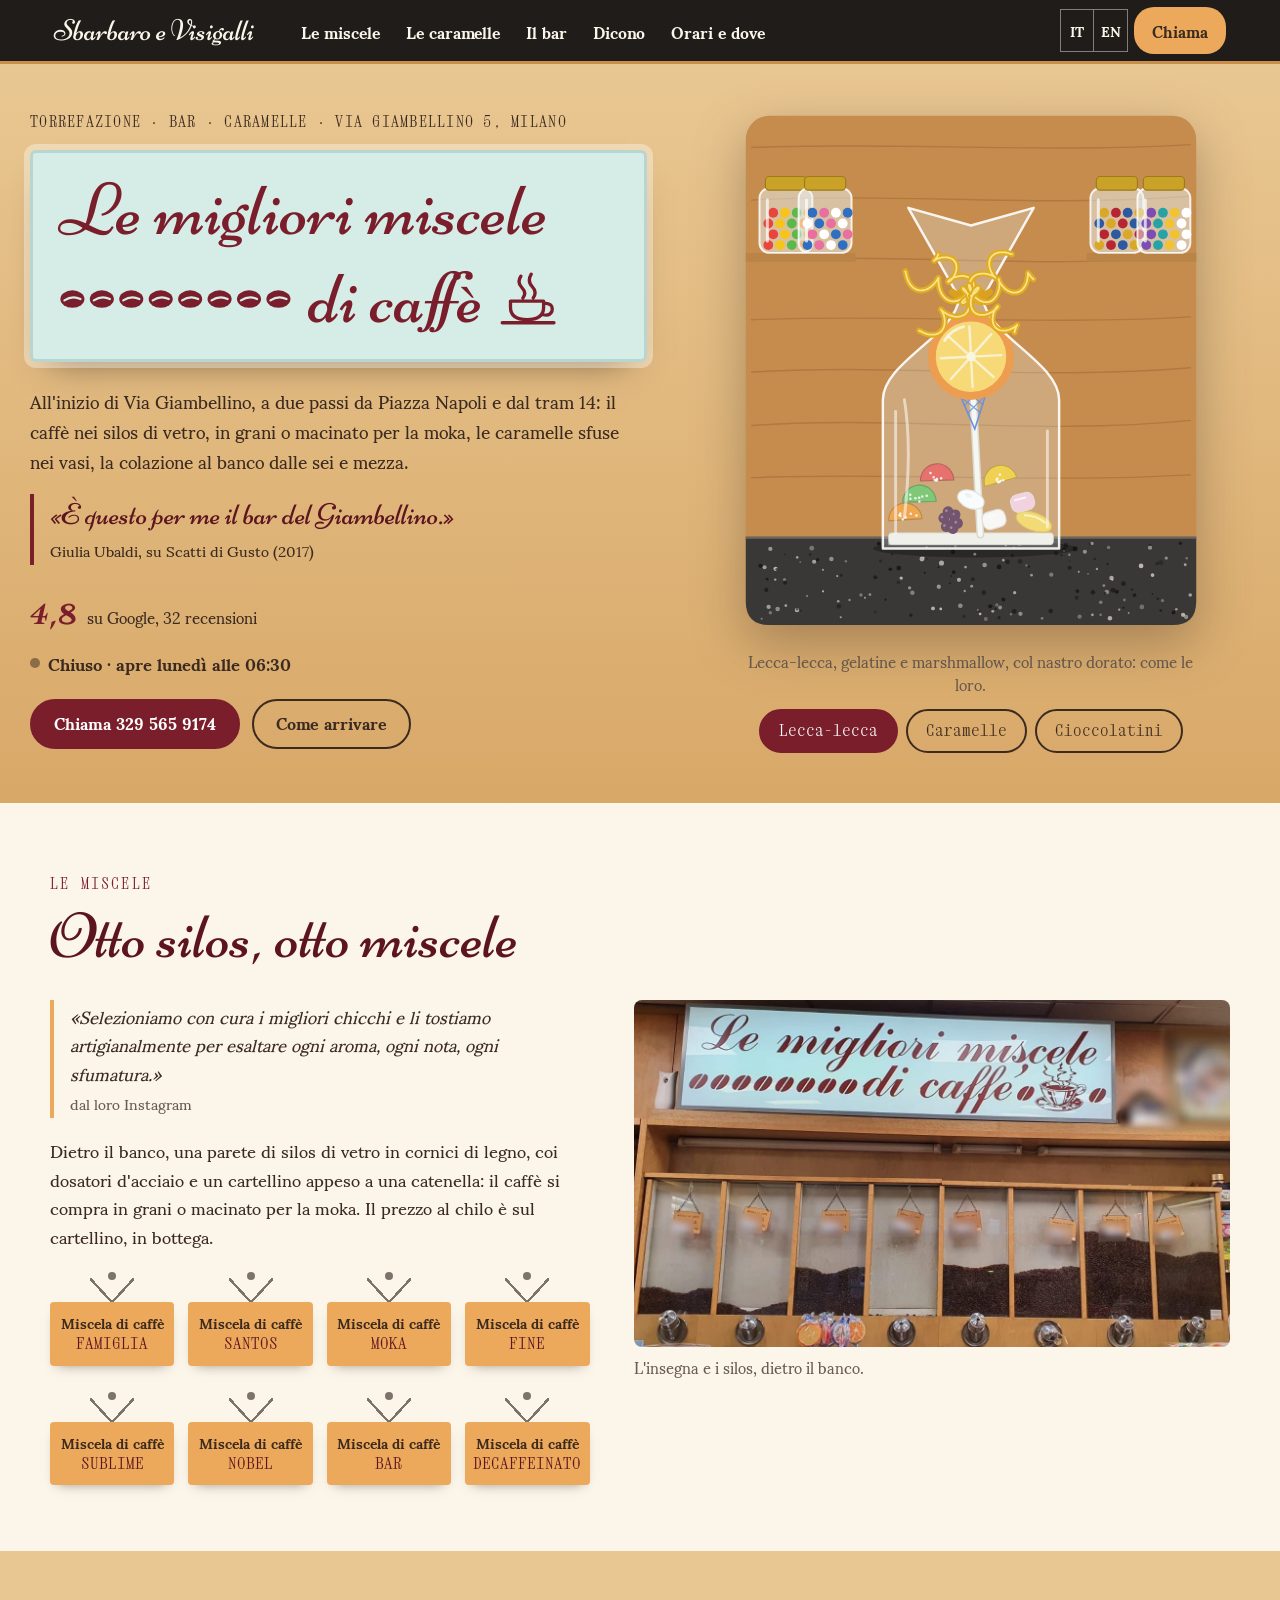
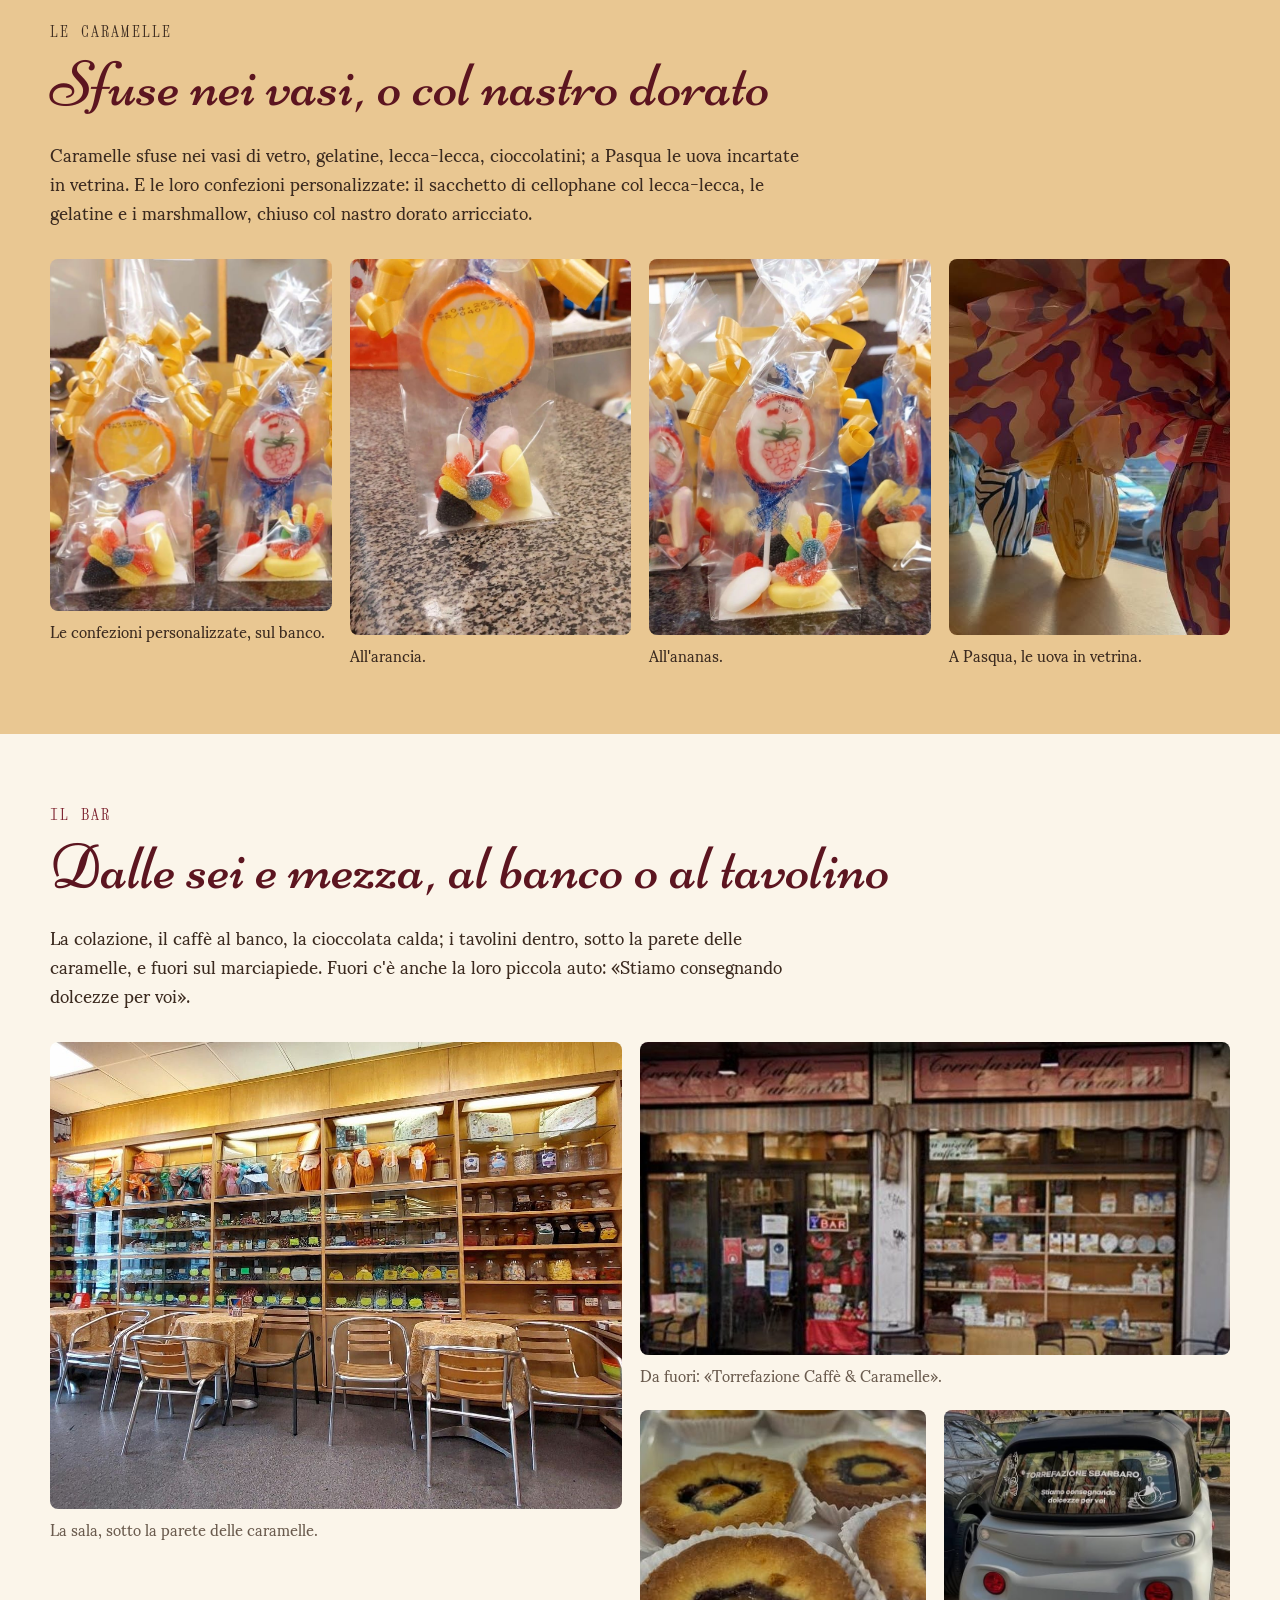
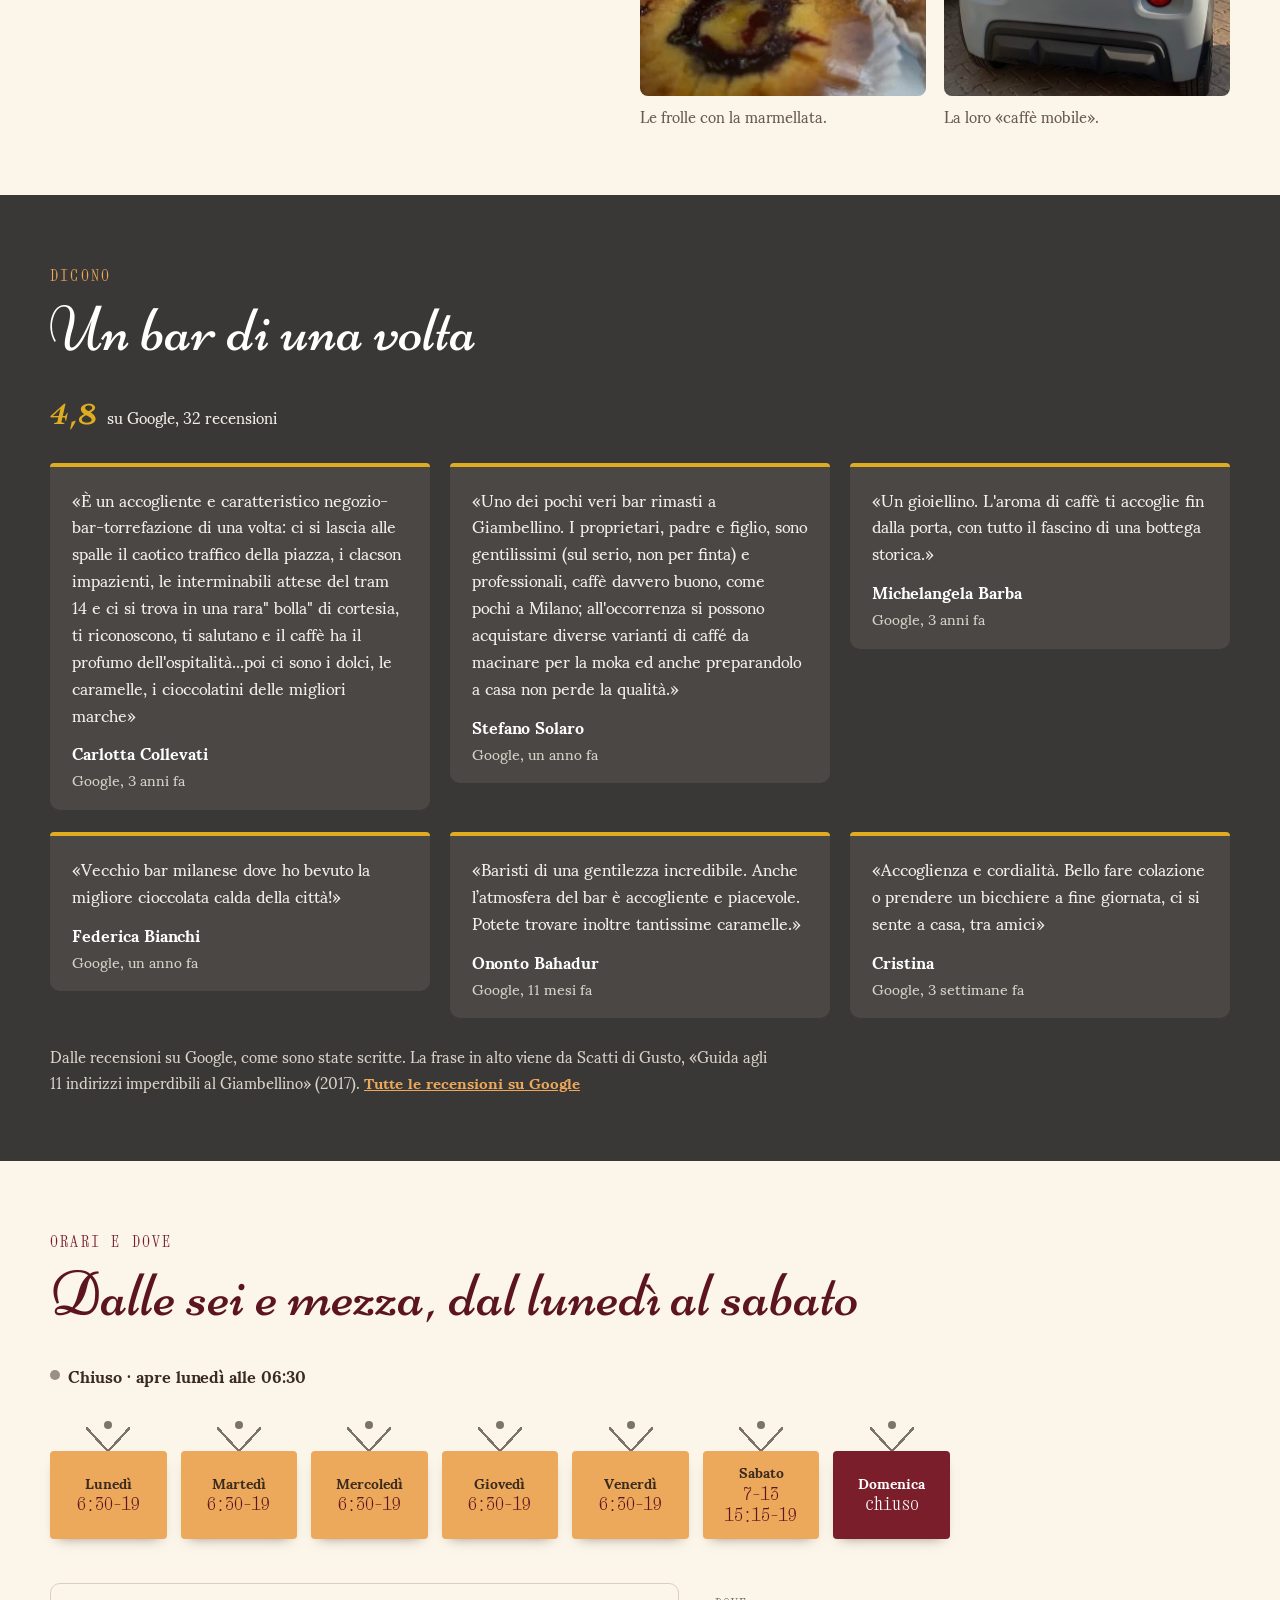
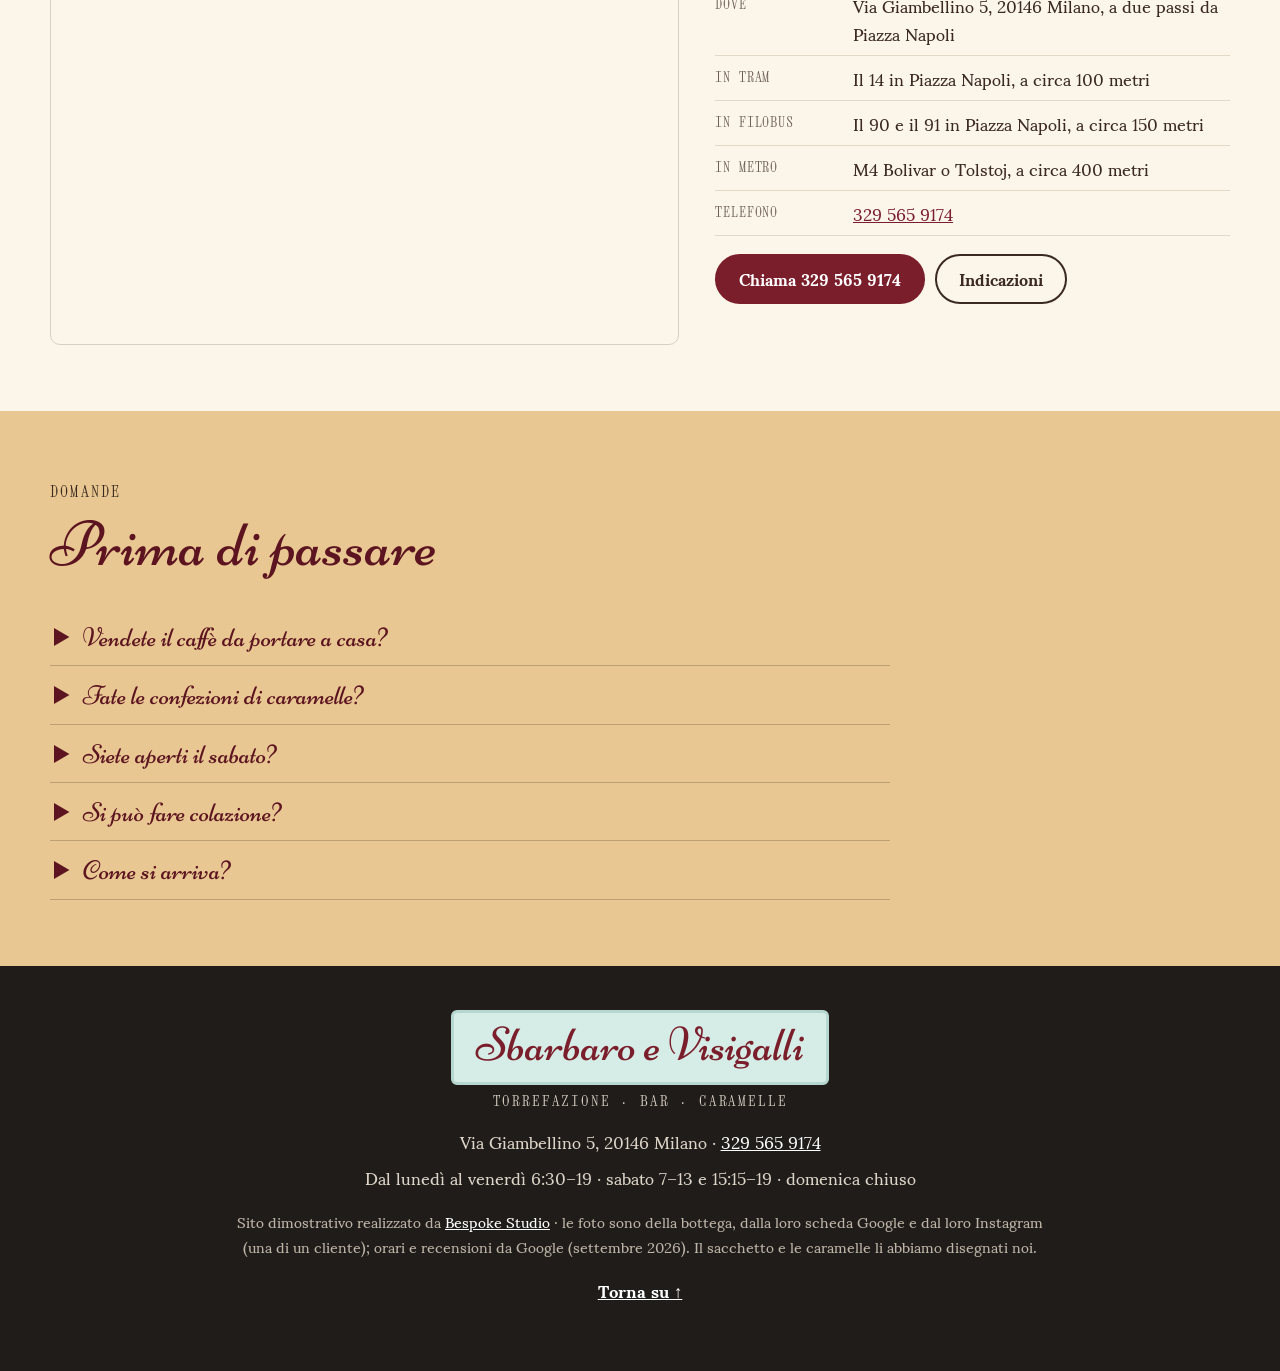
==== index.html @ e5030da0 "Torrefazione Sbarbaro e Visigalli, Via Giambellino 5 — confezioni personalizzate Torrefazione, bar e" ====
<!DOCTYPE html>
<html lang="it" class="no-js">
<head>
<meta charset="utf-8">
<meta name="viewport" content="width=device-width, initial-scale=1">
<script>(function(){var r=document.documentElement;r.classList.remove('no-js');
/* la firma: finché main.js non parte sul banco c'è il sacchetto aperto e vuoto; se il codice non arriva, dopo 2,5 s è finita (stato finale) */
try{if(!matchMedia('(prefers-reduced-motion: reduce)').matches){r.classList.add('firma-attesa');window.__attesaSacchetto=setTimeout(function(){r.classList.remove('firma-attesa')},2500)}}catch(e){}})()</script>
<title>Sbarbaro e Visigalli — torrefazione, bar e caramelle, Via Giambellino 5, Milano</title>
<meta name="description" content="Torrefazione Bar e Caramelle Sbarbaro e Visigalli, Via Giambellino 5 a Milano, a due passi da Piazza Napoli: le miscele di caffè nei silos, in grani o macinate per la moka, le caramelle sfuse, le confezioni col nastro dorato, la colazione al banco. Dal lunedì al venerdì 6:30–19, sabato 7–13 e 15:15–19. Google 4,8 su 32. Tel. 329 565 9174.">
<link rel="canonical" href="https://rotenzark.github.io/torrefazione-sbarbaro-giambellino/">
<meta property="og:type" content="website">
<meta property="og:title" content="Sbarbaro e Visigalli — le migliori miscele di caffè">
<meta property="og:description" content="Torrefazione, bar e caramelle all'inizio di Via Giambellino: le miscele nei silos, le caramelle nei vasi, la colazione al banco dalle 6:30.">
<meta property="og:image" content="https://rotenzark.github.io/torrefazione-sbarbaro-giambellino/img/og.jpg">
<meta property="og:url" content="https://rotenzark.github.io/torrefazione-sbarbaro-giambellino/">
<meta property="og:locale" content="it_IT">
<meta name="twitter:card" content="summary_large_image">
<meta name="theme-color" content="#1F1C19">
<link rel="icon" href="img/favicon.svg" type="image/svg+xml">
<link rel="icon" href="img/favicon-32.png" sizes="32x32" type="image/png">
<link rel="apple-touch-icon" href="img/apple-touch-icon.png">
<link rel="preconnect" href="https://fonts.googleapis.com">
<link rel="preconnect" href="https://fonts.gstatic.com" crossorigin>
<link href="https://fonts.googleapis.com/css2?family=Niconne&amp;family=Sumana:wght@400;700&amp;family=Xanh+Mono&amp;display=swap" rel="stylesheet">
<link rel="stylesheet" href="css/styles.css?v=1">
<script src="https://cdn.jsdelivr.net/npm/gsap@3.12.5/dist/gsap.min.js" defer></script>
<script src="https://cdn.jsdelivr.net/npm/gsap@3.12.5/dist/ScrollTrigger.min.js" defer></script>
<script src="js/main.js?v=1" defer></script>
<script type="application/ld+json">
{"@context":"https://schema.org","@type":"CafeOrCoffeeShop","name":"Torrefazione Bar e Caramelle Sbarbaro e Visigalli","alternateName":"Torrefazione Sbarbaro","description":"Torrefazione, bar e caramelle in Via Giambellino 5 a Milano: miscele di caffè in grani o macinate per la moka, caramelle sfuse, confezioni col nastro dorato, colazione al banco.","url":"https://rotenzark.github.io/torrefazione-sbarbaro-giambellino/","image":"https://rotenzark.github.io/torrefazione-sbarbaro-giambellino/img/og.jpg","telephone":"+39 329 565 9174","servesCuisine":["Caffè"],"address":{"@type":"PostalAddress","streetAddress":"Via Giambellino 5","postalCode":"20146","addressLocality":"Milano","addressRegion":"MI","addressCountry":"IT"},"geo":{"@type":"GeoCoordinates","latitude":45.45183,"longitude":9.15279},"openingHoursSpecification":[{"@type":"OpeningHoursSpecification","dayOfWeek":["Monday","Tuesday","Wednesday","Thursday","Friday"],"opens":"06:30","closes":"19:00"},{"@type":"OpeningHoursSpecification","dayOfWeek":"Saturday","opens":"07:00","closes":"13:00"},{"@type":"OpeningHoursSpecification","dayOfWeek":"Saturday","opens":"15:15","closes":"19:00"}],"aggregateRating":{"@type":"AggregateRating","ratingValue":"4.8","reviewCount":"32","bestRating":"5"}}
</script>
<script type="application/ld+json">
{"@context":"https://schema.org","@type":"FAQPage","mainEntity":[
{"@type":"Question","name":"Vendete il caffè da portare a casa?","acceptedAnswer":{"@type":"Answer","text":"Sì: le miscele dei silos, in grani o macinate per la moka."}},
{"@type":"Question","name":"Fate le confezioni di caramelle?","acceptedAnswer":{"@type":"Answer","text":"Sì: le loro confezioni personalizzate, sacchetti di caramelle e lecca-lecca chiusi col nastro dorato. Per chiedere, chiamate il 329 565 9174."}},
{"@type":"Question","name":"Siete aperti il sabato?","acceptedAnswer":{"@type":"Answer","text":"Sì: dalle 7 alle 13 e dalle 15:15 alle 19. La domenica è chiuso."}},
{"@type":"Question","name":"Si può fare colazione?","acceptedAnswer":{"@type":"Answer","text":"Sì, dalle 6:30 dal lunedì al venerdì: al banco o ai tavolini."}},
{"@type":"Question","name":"Come si arriva?","acceptedAnswer":{"@type":"Answer","text":"Via Giambellino 5, a due passi da Piazza Napoli: il tram 14 ferma a circa 100 metri, i filobus 90 e 91 a circa 150; la M4 Bolivar e Tolstoj sono a circa 400 metri."}}
]}
</script>
</head>
<body>

<a class="salta" href="#contenuto" data-i18n="m.salta">Vai al contenuto</a>

<header class="testata" id="testata">
  <div class="testata__dentro">
    <a class="marchio" href="#inizio" aria-label="Sbarbaro e Visigalli, torrefazione, bar e caramelle: torna all'inizio" data-i18n-aria="m.top">
      <span class="marchio__nome" aria-hidden="true">Sbarbaro e Visigalli</span>
    </a>
    <nav id="mainNav" class="voci" aria-label="Le sezioni" data-i18n-aria="m.nav">
      <a href="#miscele" data-i18n="n.miscele">Le miscele</a>
      <a href="#caramelle" data-i18n="n.caramelle">Le caramelle</a>
      <a href="#bar" data-i18n="n.bar">Il bar</a>
      <a href="#dicono" data-i18n="n.dicono">Dicono</a>
      <a href="#orari" data-i18n="n.orari">Orari e dove</a>
    </nav>
    <div class="testata__azioni">
      <div class="lingue" role="group" aria-label="Lingua" data-i18n-aria="m.lingua">
        <button type="button" data-lang="it" aria-pressed="true">IT</button>
        <button type="button" data-lang="en" aria-pressed="false">EN</button>
      </div>
      <a class="chiama" href="tel:+393295659174"><span data-i18n="t.chiama">Chiama</span></a>
      <button id="burger" class="burger" type="button" aria-expanded="false" aria-controls="menuMobile" aria-label="Apri il menu" data-i18n-aria="m.menu"><span></span><span></span><span></span></button>
    </div>
  </div>
</header>

<nav id="menuMobile" class="menu-mobile" hidden aria-label="Le sezioni" data-i18n-aria="m.nav">
  <a href="#miscele" data-i18n="n.miscele">Le miscele</a>
  <a href="#caramelle" data-i18n="n.caramelle">Le caramelle</a>
  <a href="#bar" data-i18n="n.bar">Il bar</a>
  <a href="#dicono" data-i18n="n.dicono">Dicono</a>
  <a href="#orari" data-i18n="n.orari">Orari e dove</a>
  <a href="#domande" data-i18n="n.domande">Domande</a>
  <a class="menu-mobile__tel" href="tel:+393295659174"><span data-i18n="t.chiama">Chiama</span> <span class="intero">329 565 9174</span></a>
</nav>

<main id="contenuto">

  <!-- ══════ L'APERTURA: la loro insegna sopra i silos, e il sacchetto sul banco ══════ -->
  <section id="inizio" class="apertura" aria-labelledby="titolo">
    <div class="apertura__testo">
      <p class="apertura__sopra" data-i18n="h.sopra">Torrefazione · bar · caramelle · Via Giambellino 5, Milano</p>
      <div class="insegna">
        <h1 id="titolo" class="insegna__titolo"><span class="insegna__riga" data-i18n="h.t1">Le migliori miscele</span> <span class="insegna__riga insegna__riga--due"><svg class="insegna__chicchi" viewBox="0 0 176 24" aria-hidden="true" focusable="false"><g>
          <ellipse cx="10" cy="12" rx="9" ry="6.5"/><ellipse cx="32" cy="12" rx="9" ry="6.5"/><ellipse cx="54" cy="12" rx="9" ry="6.5"/><ellipse cx="76" cy="12" rx="9" ry="6.5"/><ellipse cx="98" cy="12" rx="9" ry="6.5"/><ellipse cx="120" cy="12" rx="9" ry="6.5"/><ellipse cx="142" cy="12" rx="9" ry="6.5"/><ellipse cx="164" cy="12" rx="9" ry="6.5"/></g>
          <path class="insegna__solchi" d="M4 13 Q10 9 16 12 M26 13 Q32 9 38 12 M48 13 Q54 9 60 12 M70 13 Q76 9 82 12 M92 13 Q98 9 104 12 M114 13 Q120 9 126 12 M136 13 Q142 9 148 12 M158 13 Q164 9 170 12"/></svg><span data-i18n="h.t2">di caffè</span><svg class="insegna__tazza" viewBox="0 0 64 56" aria-hidden="true" focusable="false"><path d="M14 30 H46 V36 Q46 48 30 48 Q14 48 14 36 Z M46 32 Q56 32 54 40 Q52 45 45 43 M6 51 H56 M24 6 Q20 12 25 17 Q30 22 26 27 M34 4 Q30 11 35 16 Q40 21 36 27"/></svg></span></h1>
      </div>
      <p class="apertura__frase" data-i18n="h.testo">All&#39;inizio di Via Giambellino, a due passi da Piazza Napoli e dal tram 14: il caffè nei silos di vetro, in grani o macinato per la moka, le caramelle sfuse nei vasi, la colazione al banco dalle sei e mezza.</p>
      <p class="apertura__citazione"><span>«È questo per me il bar del Giambellino.»</span> <span class="apertura__chi" data-i18n="h.chi">Giulia Ubaldi, su Scatti di Gusto (2017)</span></p>
      <div class="voti">
        <p class="voto"><b class="voto__n">4,8</b> <span class="voto__su" data-i18n="h.google">su Google, 32 recensioni</span></p>
      </div>
      <p class="stato" id="orarioStato">Lun–ven 6:30–19 · sab 7–13, 15:15–19</p>
      <div class="apertura__azioni">
        <a class="bottone bottone--pieno" href="tel:+393295659174"><span data-i18n="t.chiama">Chiama</span>&nbsp;<span class="intero">329 565 9174</span></a>
        <a class="bottone" href="https://www.google.com/maps/dir/?api=1&amp;destination=Torrefazione+Sbarbaro+e+Visigalli%2C+Via+Giambellino+5%2C+Milano" target="_blank" rel="noopener" data-i18n="t.arrivare">Come arrivare</a>
      </div>
    </div>
    <div class="apertura__firma">
      <figure class="tavolo" id="sacchetto" data-modo="0" data-firma="fatta">
<!--SACCHETTO--><svg class="sacchetto__svg" id="sacchettoSvg" viewBox="0 0 480 540" role="img" aria-labelledby="sacchettoTitolo sacchettoDesc">
        <title id="sacchettoTitolo" data-i18n="p.titolo">Confezioni personalizzate</title>
        <desc id="sacchettoDesc" data-i18n="p.desc">Sul banco di granito un sacchetto di cellophane: le caramelle cadono dentro una alla volta, il collo si stringe e il nastro dorato si annoda e si arriccia. Lecca-lecca, caramelle o cioccolatini, come le confezioni che preparano in bottega.</desc>
        <rect class="fondo__legno" x="10" y="10" width="460" height="520" rx="24"/>
        <path class="fondo__venature" d="M16 42.4 C 160 36.3, 310 48.5, 464 39.4 M16 96.1 C 160 88.2, 310 104.1, 464 92.2 M16 158.2 C 160 148.9, 310 167.6, 464 153.6 M16 218.3 C 160 212.2, 310 224.3, 464 215.3 M16 271.7 C 160 262.9, 310 280.6, 464 267.3 M16 326.3 C 160 315.9, 310 336.7, 464 321.1 M16 379.6 C 160 373.8, 310 385.5, 464 376.7"/>
        <g class="scaffali" aria-hidden="true">
          <rect x="10" y="150" width="112" height="9" class="mensola"/><rect x="358" y="150" width="112" height="9" class="mensola"/>
          <g class="vaso"><rect x="24" y="84" width="54" height="66" rx="10" class="vaso__vetro"/><circle cx="33" cy="142" r="5" fill="#E8453C"/><circle cx="45" cy="142" r="5" fill="#F5C518"/><circle cx="57" cy="142" r="5" fill="#5BB84A"/><circle cx="69" cy="142" r="5" fill="#F28C18"/><circle cx="38" cy="131" r="5" fill="#E8453C"/><circle cx="50" cy="131" r="5" fill="#F5C518"/><circle cx="62" cy="131" r="5" fill="#5BB84A"/><circle cx="74" cy="131" r="5" fill="#F28C18"/><circle cx="33" cy="120" r="5" fill="#E8453C"/><circle cx="45" cy="120" r="5" fill="#F5C518"/><circle cx="57" cy="120" r="5" fill="#5BB84A"/><circle cx="69" cy="120" r="5" fill="#F28C18"/><circle cx="38" cy="109" r="5" fill="#E8453C"/><circle cx="50" cy="109" r="5" fill="#F5C518"/><circle cx="62" cy="109" r="5" fill="#5BB84A"/><circle cx="74" cy="109" r="5" fill="#F28C18"/><rect x="30" y="72" width="42" height="14" rx="4" class="vaso__tappo"/><path d="M32 96 V 138" class="vaso__luce"/></g><g class="vaso"><rect x="64" y="84" width="54" height="66" rx="10" class="vaso__vetro"/><circle cx="73" cy="142" r="5" fill="#2F6FC2"/><circle cx="85" cy="142" r="5" fill="#E86FA0"/><circle cx="97" cy="142" r="5" fill="#FFFFFF"/><circle cx="109" cy="142" r="5" fill="#2F6FC2"/><circle cx="78" cy="131" r="5" fill="#E86FA0"/><circle cx="90" cy="131" r="5" fill="#FFFFFF"/><circle cx="102" cy="131" r="5" fill="#2F6FC2"/><circle cx="114" cy="131" r="5" fill="#E86FA0"/><circle cx="73" cy="120" r="5" fill="#FFFFFF"/><circle cx="85" cy="120" r="5" fill="#2F6FC2"/><circle cx="97" cy="120" r="5" fill="#E86FA0"/><circle cx="109" cy="120" r="5" fill="#FFFFFF"/><circle cx="78" cy="109" r="5" fill="#2F6FC2"/><circle cx="90" cy="109" r="5" fill="#E86FA0"/><circle cx="102" cy="109" r="5" fill="#FFFFFF"/><circle cx="114" cy="109" r="5" fill="#2F6FC2"/><rect x="70" y="72" width="42" height="14" rx="4" class="vaso__tappo"/><path d="M72 96 V 138" class="vaso__luce"/></g>
          <g class="vaso"><rect x="362" y="84" width="54" height="66" rx="10" class="vaso__vetro"/><circle cx="371" cy="142" r="5" fill="#D8A826"/><circle cx="383" cy="142" r="5" fill="#B72532"/><circle cx="395" cy="142" r="5" fill="#2C5AA0"/><circle cx="407" cy="142" r="5" fill="#D8A826"/><circle cx="376" cy="131" r="5" fill="#B72532"/><circle cx="388" cy="131" r="5" fill="#2C5AA0"/><circle cx="400" cy="131" r="5" fill="#D8A826"/><circle cx="412" cy="131" r="5" fill="#B72532"/><circle cx="371" cy="120" r="5" fill="#2C5AA0"/><circle cx="383" cy="120" r="5" fill="#D8A826"/><circle cx="395" cy="120" r="5" fill="#B72532"/><circle cx="407" cy="120" r="5" fill="#2C5AA0"/><circle cx="376" cy="109" r="5" fill="#D8A826"/><circle cx="388" cy="109" r="5" fill="#B72532"/><circle cx="400" cy="109" r="5" fill="#2C5AA0"/><circle cx="412" cy="109" r="5" fill="#D8A826"/><rect x="368" y="72" width="42" height="14" rx="4" class="vaso__tappo"/><path d="M370 96 V 138" class="vaso__luce"/></g><g class="vaso"><rect x="410" y="84" width="54" height="66" rx="10" class="vaso__vetro"/><circle cx="419" cy="142" r="5" fill="#7C4DB2"/><circle cx="431" cy="142" r="5" fill="#27A3A3"/><circle cx="443" cy="142" r="5" fill="#F2C230"/><circle cx="455" cy="142" r="5" fill="#FFFFFF"/><circle cx="424" cy="131" r="5" fill="#7C4DB2"/><circle cx="436" cy="131" r="5" fill="#27A3A3"/><circle cx="448" cy="131" r="5" fill="#F2C230"/><circle cx="460" cy="131" r="5" fill="#FFFFFF"/><circle cx="419" cy="120" r="5" fill="#7C4DB2"/><circle cx="431" cy="120" r="5" fill="#27A3A3"/><circle cx="443" cy="120" r="5" fill="#F2C230"/><circle cx="455" cy="120" r="5" fill="#FFFFFF"/><circle cx="424" cy="109" r="5" fill="#7C4DB2"/><circle cx="436" cy="109" r="5" fill="#27A3A3"/><circle cx="448" cy="109" r="5" fill="#F2C230"/><circle cx="460" cy="109" r="5" fill="#FFFFFF"/><rect x="416" y="72" width="42" height="14" rx="4" class="vaso__tappo"/><path d="M418 96 V 138" class="vaso__luce"/></g>
        </g>
        <path class="banco" d="M10 440 H470 V506 Q470 530 446 530 H34 Q10 530 10 506 Z"/>
        <g class="banco__granito"><circle cx="83.4" cy="463.3" r="1.7" fill="#15130F" opacity="0.73"/><circle cx="194.7" cy="450.6" r="1.1" fill="#D9D4CC" opacity="0.79"/><circle cx="422.8" cy="451.1" r="2.2" fill="#D9D4CC" opacity="0.53"/><circle cx="346.4" cy="452.2" r="2.6" fill="#15130F" opacity="0.74"/><circle cx="112.2" cy="464.9" r="1.3" fill="#D9D4CC" opacity="0.37"/><circle cx="435.6" cy="505.1" r="1.7" fill="#D9D4CC" opacity="0.36"/><circle cx="227.7" cy="483.9" r="2.1" fill="#D9D4CC" opacity="0.71"/><circle cx="385" cy="494.6" r="2.5" fill="#15130F" opacity="0.61"/><circle cx="248.9" cy="516.8" r="1.6" fill="#15130F" opacity="0.38"/><circle cx="166.2" cy="471.9" r="2.4" fill="#15130F" opacity="0.8"/><circle cx="40.4" cy="472.7" r="2.2" fill="#D9D4CC" opacity="0.81"/><circle cx="379.5" cy="467.8" r="1.3" fill="#15130F" opacity="0.56"/><circle cx="366.5" cy="462.7" r="1.3" fill="#15130F" opacity="0.49"/><circle cx="460.3" cy="461.8" r="1.3" fill="#D9D4CC" opacity="0.39"/><circle cx="234.4" cy="470.9" r="1.4" fill="#D9D4CC" opacity="0.63"/><circle cx="327" cy="456.8" r="2.3" fill="#15130F" opacity="0.49"/><circle cx="24.9" cy="469.6" r="2.2" fill="#15130F" opacity="0.79"/><circle cx="159.5" cy="457.7" r="1.2" fill="#15130F" opacity="0.49"/><circle cx="209.9" cy="466.8" r="2.6" fill="#D9D4CC" opacity="0.71"/><circle cx="364.5" cy="496.5" r="2.3" fill="#15130F" opacity="0.65"/><circle cx="253.1" cy="496.9" r="2.4" fill="#15130F" opacity="0.56"/><circle cx="456.6" cy="519.7" r="2.2" fill="#D9D4CC" opacity="0.77"/><circle cx="207.1" cy="491" r="2.2" fill="#D9D4CC" opacity="0.58"/><circle cx="62.3" cy="514.6" r="2.3" fill="#D9D4CC" opacity="0.74"/><circle cx="240.7" cy="490.5" r="1.5" fill="#D9D4CC" opacity="0.58"/><circle cx="273.1" cy="504.1" r="2.1" fill="#15130F" opacity="0.75"/><circle cx="404.4" cy="493.8" r="1.3" fill="#15130F" opacity="0.55"/><circle cx="142.3" cy="481.3" r="2.1" fill="#15130F" opacity="0.66"/><circle cx="115.9" cy="504.5" r="1.2" fill="#D9D4CC" opacity="0.53"/><circle cx="282.2" cy="459.1" r="1.8" fill="#15130F" opacity="0.44"/><circle cx="50" cy="458" r="0.9" fill="#15130F" opacity="0.5"/><circle cx="364" cy="519.6" r="1.4" fill="#D9D4CC" opacity="0.67"/><circle cx="62.5" cy="461.1" r="1.4" fill="#D9D4CC" opacity="0.63"/><circle cx="273" cy="463.8" r="1.3" fill="#D9D4CC" opacity="0.66"/><circle cx="430.8" cy="503.2" r="1.5" fill="#15130F" opacity="0.44"/><circle cx="458.8" cy="468.6" r="1.5" fill="#D9D4CC" opacity="0.65"/><circle cx="299.8" cy="452.1" r="1" fill="#15130F" opacity="0.37"/><circle cx="29.2" cy="471" r="2" fill="#D9D4CC" opacity="0.66"/><circle cx="284.2" cy="516.1" r="2.4" fill="#15130F" opacity="0.61"/><circle cx="350.9" cy="521.5" r="2.2" fill="#D9D4CC" opacity="0.37"/><circle cx="296.6" cy="469.2" r="1.1" fill="#D9D4CC" opacity="0.44"/><circle cx="321.4" cy="515.7" r="2.3" fill="#15130F" opacity="0.63"/><circle cx="243.9" cy="457.8" r="1.5" fill="#D9D4CC" opacity="0.74"/><circle cx="209.1" cy="513.6" r="1.4" fill="#D9D4CC" opacity="0.84"/><circle cx="77.4" cy="451.6" r="2.4" fill="#D9D4CC" opacity="0.4"/><circle cx="299.1" cy="470.5" r="1.1" fill="#15130F" opacity="0.65"/><circle cx="180.1" cy="497.2" r="2.3" fill="#D9D4CC" opacity="0.46"/><circle cx="189.9" cy="462.7" r="2.5" fill="#D9D4CC" opacity="0.72"/><circle cx="348.7" cy="495.4" r="1.9" fill="#15130F" opacity="0.8"/><circle cx="88.8" cy="473.7" r="1.1" fill="#D9D4CC" opacity="0.61"/><circle cx="290.5" cy="518.6" r="2.2" fill="#D9D4CC" opacity="0.54"/><circle cx="396.6" cy="504.6" r="1.5" fill="#D9D4CC" opacity="0.37"/><circle cx="246.9" cy="514.5" r="0.9" fill="#D9D4CC" opacity="0.5"/><circle cx="284.6" cy="497" r="1.6" fill="#D9D4CC" opacity="0.7"/><circle cx="322" cy="478.6" r="2.2" fill="#D9D4CC" opacity="0.42"/><circle cx="191.7" cy="461.3" r="1.2" fill="#D9D4CC" opacity="0.42"/><circle cx="449.7" cy="514" r="1.3" fill="#D9D4CC" opacity="0.62"/><circle cx="356.3" cy="455.2" r="2.1" fill="#D9D4CC" opacity="0.56"/><circle cx="439.4" cy="461.7" r="1.7" fill="#D9D4CC" opacity="0.54"/><circle cx="433.8" cy="515.3" r="1.3" fill="#15130F" opacity="0.69"/><circle cx="62.5" cy="513.6" r="1.6" fill="#15130F" opacity="0.54"/><circle cx="378.7" cy="496.4" r="2.3" fill="#D9D4CC" opacity="0.52"/><circle cx="33.3" cy="511.6" r="2.2" fill="#D9D4CC" opacity="0.64"/><circle cx="340.4" cy="458.2" r="1.3" fill="#D9D4CC" opacity="0.47"/><circle cx="262.2" cy="516.1" r="1.5" fill="#D9D4CC" opacity="0.67"/><circle cx="381.9" cy="523.1" r="2.3" fill="#D9D4CC" opacity="0.74"/><circle cx="332.3" cy="458.8" r="1" fill="#15130F" opacity="0.74"/><circle cx="222.4" cy="476.1" r="1.9" fill="#15130F" opacity="0.8"/><circle cx="266.4" cy="509.5" r="1.7" fill="#D9D4CC" opacity="0.35"/><circle cx="384.4" cy="483.9" r="1.1" fill="#D9D4CC" opacity="0.6"/><circle cx="165.8" cy="486.7" r="1.8" fill="#15130F" opacity="0.42"/><circle cx="253.9" cy="468.7" r="2.3" fill="#D9D4CC" opacity="0.58"/><circle cx="277.3" cy="465.5" r="2.4" fill="#15130F" opacity="0.54"/><circle cx="152.7" cy="504.2" r="1.1" fill="#15130F" opacity="0.76"/><circle cx="79.8" cy="465.4" r="2.1" fill="#D9D4CC" opacity="0.67"/><circle cx="168.7" cy="482.1" r="1.7" fill="#D9D4CC" opacity="0.79"/><circle cx="383.5" cy="482" r="2.3" fill="#D9D4CC" opacity="0.71"/><circle cx="50.9" cy="510.2" r="1.4" fill="#D9D4CC" opacity="0.69"/><circle cx="290.1" cy="465.1" r="2.5" fill="#15130F" opacity="0.46"/><circle cx="280.8" cy="519.1" r="1.2" fill="#D9D4CC" opacity="0.36"/><circle cx="218.6" cy="487.3" r="1" fill="#15130F" opacity="0.62"/><circle cx="301.8" cy="479.2" r="1.4" fill="#D9D4CC" opacity="0.59"/><circle cx="201.2" cy="513.1" r="2" fill="#D9D4CC" opacity="0.76"/><circle cx="380.5" cy="450.8" r="1.7" fill="#D9D4CC" opacity="0.39"/><circle cx="372.5" cy="506.7" r="1.8" fill="#D9D4CC" opacity="0.42"/><circle cx="335.1" cy="452.1" r="1.8" fill="#15130F" opacity="0.57"/><circle cx="65.6" cy="465.8" r="0.9" fill="#D9D4CC" opacity="0.41"/><circle cx="107.5" cy="479.2" r="1.6" fill="#15130F" opacity="0.5"/><circle cx="265.2" cy="513.4" r="1.1" fill="#15130F" opacity="0.62"/><circle cx="206.9" cy="471.1" r="0.9" fill="#15130F" opacity="0.83"/><circle cx="157.6" cy="473.2" r="1.8" fill="#15130F" opacity="0.8"/><circle cx="156.5" cy="447.5" r="1.3" fill="#D9D4CC" opacity="0.66"/><circle cx="459.7" cy="521.9" r="2.2" fill="#D9D4CC" opacity="0.53"/><circle cx="40.1" cy="483.7" r="1.2" fill="#D9D4CC" opacity="0.7"/><circle cx="377" cy="497.6" r="1.4" fill="#15130F" opacity="0.61"/><circle cx="192.7" cy="476.8" r="1.1" fill="#15130F" opacity="0.77"/><circle cx="49.5" cy="483.6" r="1.6" fill="#D9D4CC" opacity="0.41"/><circle cx="107" cy="522.1" r="1.1" fill="#D9D4CC" opacity="0.65"/><circle cx="340.8" cy="471.6" r="2.1" fill="#15130F" opacity="0.6"/><circle cx="433.9" cy="466.3" r="2.6" fill="#15130F" opacity="0.36"/><circle cx="350" cy="475.6" r="1" fill="#D9D4CC" opacity="0.7"/><circle cx="221.7" cy="455.5" r="2.3" fill="#15130F" opacity="0.69"/><circle cx="88.9" cy="495.7" r="1.1" fill="#D9D4CC" opacity="0.78"/><circle cx="233.6" cy="495.3" r="1.2" fill="#D9D4CC" opacity="0.59"/><circle cx="241.9" cy="483.2" r="2" fill="#15130F" opacity="0.55"/><circle cx="407" cy="499.5" r="2" fill="#15130F" opacity="0.72"/><circle cx="401" cy="517.7" r="0.9" fill="#D9D4CC" opacity="0.63"/><circle cx="142.1" cy="516.7" r="1.4" fill="#15130F" opacity="0.37"/><circle cx="195.1" cy="462.5" r="1" fill="#15130F" opacity="0.5"/><circle cx="453.9" cy="446.6" r="1.8" fill="#15130F" opacity="0.77"/><circle cx="363.6" cy="446.7" r="1.7" fill="#D9D4CC" opacity="0.59"/><circle cx="463.9" cy="499.3" r="1.8" fill="#D9D4CC" opacity="0.67"/><circle cx="388.8" cy="496.1" r="2.1" fill="#15130F" opacity="0.8"/><circle cx="31" cy="494.2" r="2.1" fill="#15130F" opacity="0.64"/><circle cx="127.6" cy="499.3" r="1.6" fill="#D9D4CC" opacity="0.45"/><circle cx="268.7" cy="470.7" r="2.4" fill="#15130F" opacity="0.82"/><circle cx="422.8" cy="448.2" r="1.2" fill="#15130F" opacity="0.53"/><circle cx="97.4" cy="462.7" r="2.3" fill="#D9D4CC" opacity="0.55"/><circle cx="145.9" cy="447" r="2.1" fill="#15130F" opacity="0.83"/><circle cx="26.2" cy="523.7" r="1.1" fill="#D9D4CC" opacity="0.43"/><circle cx="105.1" cy="511" r="2.3" fill="#15130F" opacity="0.5"/><circle cx="173.3" cy="447" r="1.6" fill="#D9D4CC" opacity="0.36"/><circle cx="395.7" cy="487.8" r="2.4" fill="#15130F" opacity="0.64"/><circle cx="391.4" cy="514.3" r="1.2" fill="#D9D4CC" opacity="0.66"/><circle cx="446.8" cy="517.2" r="2" fill="#15130F" opacity="0.79"/><circle cx="72.6" cy="500.5" r="1.1" fill="#D9D4CC" opacity="0.45"/><circle cx="335" cy="454.3" r="0.9" fill="#D9D4CC" opacity="0.48"/><circle cx="425.4" cy="479" r="1.9" fill="#D9D4CC" opacity="0.78"/><circle cx="66.4" cy="515.4" r="0.9" fill="#15130F" opacity="0.58"/><circle cx="395.7" cy="512.3" r="1" fill="#15130F" opacity="0.83"/><circle cx="104.4" cy="505.8" r="1.3" fill="#D9D4CC" opacity="0.62"/><circle cx="178.6" cy="520" r="1.7" fill="#15130F" opacity="0.67"/><circle cx="275.5" cy="448.5" r="1.3" fill="#D9D4CC" opacity="0.74"/><circle cx="413.7" cy="469.7" r="2.4" fill="#D9D4CC" opacity="0.81"/><circle cx="177.3" cy="492.1" r="1.7" fill="#D9D4CC" opacity="0.56"/><circle cx="136.8" cy="498.9" r="1.4" fill="#D9D4CC" opacity="0.53"/><circle cx="268.7" cy="522.5" r="1.7" fill="#15130F" opacity="0.57"/><circle cx="312.6" cy="523.2" r="1.4" fill="#D9D4CC" opacity="0.43"/><circle cx="50.1" cy="486.9" r="2" fill="#15130F" opacity="0.64"/><circle cx="425.3" cy="498.4" r="0.9" fill="#15130F" opacity="0.77"/><circle cx="340.6" cy="464.8" r="0.9" fill="#15130F" opacity="0.39"/><circle cx="336.9" cy="448.8" r="2.4" fill="#15130F" opacity="0.58"/><circle cx="221.2" cy="451.6" r="2.5" fill="#15130F" opacity="0.39"/><circle cx="368.6" cy="472.8" r="1.2" fill="#D9D4CC" opacity="0.6"/><circle cx="414.5" cy="511.6" r="2.4" fill="#D9D4CC" opacity="0.36"/><circle cx="249.3" cy="518.7" r="1.4" fill="#D9D4CC" opacity="0.8"/><circle cx="35.1" cy="517.5" r="1.7" fill="#D9D4CC" opacity="0.4"/><circle cx="75.7" cy="458" r="1.2" fill="#15130F" opacity="0.61"/><circle cx="224" cy="449.7" r="1.3" fill="#D9D4CC" opacity="0.51"/><circle cx="359.5" cy="477.8" r="0.9" fill="#D9D4CC" opacity="0.43"/><circle cx="375.7" cy="489.8" r="1.4" fill="#D9D4CC" opacity="0.52"/><circle cx="430" cy="467.2" r="1.6" fill="#15130F" opacity="0.49"/><circle cx="229.1" cy="510.4" r="2.4" fill="#D9D4CC" opacity="0.53"/><circle cx="347.9" cy="502.3" r="2.2" fill="#15130F" opacity="0.46"/><circle cx="103.4" cy="480.1" r="1.1" fill="#D9D4CC" opacity="0.66"/><circle cx="289.4" cy="447.3" r="2" fill="#D9D4CC" opacity="0.59"/><circle cx="269.7" cy="512.1" r="2" fill="#D9D4CC" opacity="0.55"/><circle cx="255.1" cy="523.9" r="2" fill="#D9D4CC" opacity="0.35"/><circle cx="131.7" cy="502.3" r="1" fill="#D9D4CC" opacity="0.64"/><circle cx="361.5" cy="447.4" r="1.4" fill="#15130F" opacity="0.36"/><circle cx="232.8" cy="521.3" r="1.6" fill="#15130F" opacity="0.46"/><circle cx="42.5" cy="513.6" r="2.3" fill="#D9D4CC" opacity="0.54"/><circle cx="372.4" cy="519.7" r="1.4" fill="#D9D4CC" opacity="0.39"/><circle cx="35.1" cy="452.3" r="2.2" fill="#D9D4CC" opacity="0.6"/><circle cx="31.8" cy="483.2" r="1.4" fill="#15130F" opacity="0.77"/><circle cx="259.7" cy="511" r="2.2" fill="#15130F" opacity="0.8"/><circle cx="283.8" cy="450.8" r="1.1" fill="#D9D4CC" opacity="0.37"/><circle cx="147.5" cy="464.7" r="1.5" fill="#15130F" opacity="0.47"/><circle cx="219.8" cy="480.1" r="0.9" fill="#15130F" opacity="0.75"/><circle cx="41.6" cy="473.1" r="1.3" fill="#15130F" opacity="0.63"/></g>
        <path class="banco__bordo" d="M10 441 H470"/>
        <g class="sacchetto" id="sacchettoTutto">
          <ellipse class="sacchetto__ombra" cx="244" cy="452" rx="104" ry="9"/>
          <rect class="sacchetto__cartone" x="156" y="436" width="168" height="12" rx="3"/>
          <g class="pezzi" data-m="0" id="sacchettoPezzi0">
          <g class="pezzo" data-i="0" transform="translate(240 256) rotate(-3)"><line x1="0" y1="10" x2="0" y2="182" stroke="#D8D0C2" stroke-width="8" stroke-linecap="round"/><line x1="0" y1="10" x2="0" y2="182" stroke="#FBF8F1" stroke-width="5" stroke-linecap="round"/><path d="M-15 34 L15 34 L0 74 Z" fill="none" stroke="#3F6FD6" stroke-width="1.6"/><path d="M-11 42 L7 58 M-7 34 L10 50 M11 42 L-7 58 M7 34 L-10 50" stroke="#3F6FD6" stroke-width="1.3" opacity=".85"/><circle r="40" fill="#FFD04A" stroke="#F07F14" stroke-width="8"/><line x1="6" y1="0" x2="31" y2="0" stroke="#FFF1C2" stroke-width="2.4" stroke-linecap="round"/><line x1="4.2" y1="4.2" x2="21.9" y2="21.9" stroke="#FFF1C2" stroke-width="2.4" stroke-linecap="round"/><line x1="0" y1="6" x2="0" y2="31" stroke="#FFF1C2" stroke-width="2.4" stroke-linecap="round"/><line x1="-4.2" y1="4.2" x2="-21.9" y2="21.9" stroke="#FFF1C2" stroke-width="2.4" stroke-linecap="round"/><line x1="-6" y1="0" x2="-31" y2="0" stroke="#FFF1C2" stroke-width="2.4" stroke-linecap="round"/><line x1="-4.2" y1="-4.2" x2="-21.9" y2="-21.9" stroke="#FFF1C2" stroke-width="2.4" stroke-linecap="round"/><line x1="0" y1="-6" x2="0" y2="-31" stroke="#FFF1C2" stroke-width="2.4" stroke-linecap="round"/><line x1="4.2" y1="-4.2" x2="21.9" y2="-21.9" stroke="#FFF1C2" stroke-width="2.4" stroke-linecap="round"/><circle r="5" fill="#FFF6D6"/><path d="M-26 -18 A32 32 0 0 1 -6 -31" fill="none" stroke="#FFFFFF" stroke-width="3" stroke-linecap="round" opacity=".7"/></g>
          <g class="pezzo" data-i="1" transform="translate(173 422.6) rotate(-4)"><path d="M-17 0 A17 17 0 0 1 17 0 Z" fill="#F28C18" stroke="#ae6511" stroke-width="1.2"/><circle cx="-4.7" cy="-6.8" r="1.3" fill="#FFFFFF" opacity=".85"/><circle cx="-5.7" cy="-5.2" r="1.3" fill="#FFFFFF" opacity=".85"/><circle cx="-4.7" cy="-4.2" r="1.3" fill="#FFFFFF" opacity=".85"/><circle cx="0.3" cy="-2.5" r="1.3" fill="#FFFFFF" opacity=".85"/><circle cx="5.9" cy="-5.8" r="1.3" fill="#FFFFFF" opacity=".85"/><circle cx="11.5" cy="-3.7" r="1.3" fill="#FFFFFF" opacity=".85"/><circle cx="-2.7" cy="-0.6" r="1.3" fill="#FFFFFF" opacity=".85"/></g>
          <g class="pezzo" data-i="2" transform="translate(219.1 423) rotate(-16)"><circle cx="0" cy="0" r="5.5" fill="#4A1F3D"/><circle cx="-1.5" cy="-1.5" r="1.4" fill="#9A5A88"/><circle cx="-6" cy="-4" r="5.5" fill="#4A1F3D"/><circle cx="-7.5" cy="-5.5" r="1.4" fill="#9A5A88"/><circle cx="6" cy="-4" r="5.5" fill="#4A1F3D"/><circle cx="4.5" cy="-5.5" r="1.4" fill="#9A5A88"/><circle cx="-6" cy="5" r="5.5" fill="#4A1F3D"/><circle cx="-7.5" cy="3.5" r="1.4" fill="#9A5A88"/><circle cx="6" cy="5" r="5.5" fill="#4A1F3D"/><circle cx="4.5" cy="3.5" r="1.4" fill="#9A5A88"/><circle cx="0" cy="-9" r="5.5" fill="#4A1F3D"/><circle cx="-1.5" cy="-10.5" r="1.4" fill="#9A5A88"/><circle cx="0" cy="9" r="5.5" fill="#4A1F3D"/><circle cx="-1.5" cy="7.5" r="1.4" fill="#9A5A88"/></g>
          <g class="pezzo" data-i="3" transform="translate(263.5 422.3) rotate(-16)"><rect x="-12" y="-9" width="24" height="18" rx="7" fill="#FFF8F4" stroke="#E2D6D0" stroke-width="1.2"/><path d="M-7 -4 H4" stroke="#FFFFFF" stroke-width="2" stroke-linecap="round" opacity=".8"/></g>
          <g class="pezzo" data-i="4" transform="translate(304.3 424.6) rotate(20)"><ellipse rx="19" ry="9" fill="#F7D24A" stroke="#DDB32E" stroke-width="1.2"/><path d="M-11 -3 Q0 -7 11 -3" fill="none" stroke="#FFF1A8" stroke-width="2" stroke-linecap="round"/></g>
          <g class="pezzo" data-i="5" transform="translate(187.4 404.2) rotate(-1)"><path d="M-17 0 A17 17 0 0 1 17 0 Z" fill="#5BB84A" stroke="#428435" stroke-width="1.2"/><circle cx="-4.1" cy="-3.6" r="1.3" fill="#FFFFFF" opacity=".85"/><circle cx="-9.3" cy="-7.4" r="1.3" fill="#FFFFFF" opacity=".85"/><circle cx="2.9" cy="-5.3" r="1.3" fill="#FFFFFF" opacity=".85"/><circle cx="-0.1" cy="-0.3" r="1.3" fill="#FFFFFF" opacity=".85"/><circle cx="-0.3" cy="-4.1" r="1.3" fill="#FFFFFF" opacity=".85"/><circle cx="-9.2" cy="-3.2" r="1.3" fill="#FFFFFF" opacity=".85"/><circle cx="7.5" cy="-6" r="1.3" fill="#FFFFFF" opacity=".85"/></g>
          <g class="pezzo" data-i="6" transform="translate(239.9 401.9) rotate(22)"><ellipse rx="14" ry="9" fill="#FFFFFF" stroke="#E4DDD3" stroke-width="1.2"/><ellipse cx="-4" cy="-3" rx="4" ry="2" fill="#F4F0EA"/></g>
          <g class="pezzo" data-i="7" transform="translate(292.7 404.7) rotate(-15)"><rect x="-12" y="-9" width="24" height="18" rx="7" fill="#F7C6D6" stroke="#E2D6D0" stroke-width="1.2"/><path d="M-7 -4 H4" stroke="#FFFFFF" stroke-width="2" stroke-linecap="round" opacity=".8"/></g>
          <g class="pezzo" data-i="8" transform="translate(205.4 382.4) rotate(-2)"><path d="M-17 0 A17 17 0 0 1 17 0 Z" fill="#E8453C" stroke="#a7322b" stroke-width="1.2"/><circle cx="-2.4" cy="-0.5" r="1.3" fill="#FFFFFF" opacity=".85"/><circle cx="-1.2" cy="-0.1" r="1.3" fill="#FFFFFF" opacity=".85"/><circle cx="-6.5" cy="-7.9" r="1.3" fill="#FFFFFF" opacity=".85"/><circle cx="4.2" cy="-2" r="1.3" fill="#FFFFFF" opacity=".85"/><circle cx="-0.1" cy="-0.1" r="1.3" fill="#FFFFFF" opacity=".85"/><circle cx="-3.4" cy="-3.4" r="1.3" fill="#FFFFFF" opacity=".85"/><circle cx="-0.2" cy="-1.4" r="1.3" fill="#FFFFFF" opacity=".85"/></g>
          <g class="pezzo" data-i="9" transform="translate(270.4 383.9) rotate(-16)"><path d="M-17 0 A17 17 0 0 1 17 0 Z" fill="#F5C518" stroke="#b08e11" stroke-width="1.2"/><circle cx="-2.7" cy="-0.5" r="1.3" fill="#FFFFFF" opacity=".85"/><circle cx="-3.5" cy="-3" r="1.3" fill="#FFFFFF" opacity=".85"/><circle cx="1.2" cy="-7.4" r="1.3" fill="#FFFFFF" opacity=".85"/><circle cx="-1.6" cy="-0.3" r="1.3" fill="#FFFFFF" opacity=".85"/><circle cx="-2.4" cy="-4.3" r="1.3" fill="#FFFFFF" opacity=".85"/><circle cx="0.1" cy="-0.8" r="1.3" fill="#FFFFFF" opacity=".85"/><circle cx="2.9" cy="-0.9" r="1.3" fill="#FFFFFF" opacity=".85"/></g>
        </g>
        <g class="pezzi" data-m="1" id="sacchettoPezzi1">
          <g class="pezzo" data-i="0" transform="translate(187.7 425.3) rotate(10)"><path d="M-13 0 L-27 -10 L-24 0 L-27 10 Z M13 0 L27 -10 L24 0 L27 10 Z" fill="#2E9E5B" stroke="#217242" stroke-width="1.1" stroke-linejoin="round"/><ellipse rx="15" ry="10.5" fill="#2E9E5B" stroke="#217242" stroke-width="1.2"/><ellipse cx="-5" cy="-4" rx="5" ry="2.4" fill="#FFFFFF" opacity=".55"/></g>
          <g class="pezzo" data-i="1" transform="translate(212.4 422.3) rotate(-18)"><path d="M-13 0 L-27 -10 L-24 0 L-27 10 Z M13 0 L27 -10 L24 0 L27 10 Z" fill="#EE7D22" stroke="#ab5a18" stroke-width="1.1" stroke-linejoin="round"/><ellipse rx="15" ry="10.5" fill="#EE7D22" stroke="#ab5a18" stroke-width="1.2"/><ellipse cx="-5" cy="-4" rx="5" ry="2.4" fill="#FFFFFF" opacity=".55"/></g>
          <g class="pezzo" data-i="2" transform="translate(242.8 424) rotate(11)"><path d="M-13 0 L-27 -10 L-24 0 L-27 10 Z M13 0 L27 -10 L24 0 L27 10 Z" fill="#27A3A3" stroke="#1c7575" stroke-width="1.1" stroke-linejoin="round"/><ellipse rx="15" ry="10.5" fill="#27A3A3" stroke="#1c7575" stroke-width="1.2"/><ellipse cx="-5" cy="-4" rx="5" ry="2.4" fill="#FFFFFF" opacity=".55"/></g>
          <g class="pezzo" data-i="3" transform="translate(266.5 424.5) rotate(12)"><path d="M-13 0 L-27 -10 L-24 0 L-27 10 Z M13 0 L27 -10 L24 0 L27 10 Z" fill="#F2C230" stroke="#ae8c23" stroke-width="1.1" stroke-linejoin="round"/><ellipse rx="15" ry="10.5" fill="#F2C230" stroke="#ae8c23" stroke-width="1.2"/><ellipse cx="-5" cy="-4" rx="5" ry="2.4" fill="#FFFFFF" opacity=".55"/></g>
          <g class="pezzo" data-i="4" transform="translate(291.4 423) rotate(5)"><path d="M-13 0 L-27 -10 L-24 0 L-27 10 Z M13 0 L27 -10 L24 0 L27 10 Z" fill="#C9A227" stroke="#91751c" stroke-width="1.1" stroke-linejoin="round"/><ellipse rx="15" ry="10.5" fill="#C9A227" stroke="#91751c" stroke-width="1.2"/><ellipse cx="-5" cy="-4" rx="5" ry="2.4" fill="#FFFFFF" opacity=".55"/></g>
          <g class="pezzo" data-i="5" transform="translate(191.7 404.7) rotate(-16)"><path d="M-13 0 L-27 -10 L-24 0 L-27 10 Z M13 0 L27 -10 L24 0 L27 10 Z" fill="#2F6FC2" stroke="#22508c" stroke-width="1.1" stroke-linejoin="round"/><ellipse rx="15" ry="10.5" fill="#2F6FC2" stroke="#22508c" stroke-width="1.2"/><ellipse cx="-5" cy="-4" rx="5" ry="2.4" fill="#FFFFFF" opacity=".55"/></g>
          <g class="pezzo" data-i="6" transform="translate(223.6 402) rotate(22)"><path d="M-13 0 L-27 -10 L-24 0 L-27 10 Z M13 0 L27 -10 L24 0 L27 10 Z" fill="#7C4DB2" stroke="#593780" stroke-width="1.1" stroke-linejoin="round"/><ellipse rx="15" ry="10.5" fill="#7C4DB2" stroke="#593780" stroke-width="1.2"/><ellipse cx="-5" cy="-4" rx="5" ry="2.4" fill="#FFFFFF" opacity=".55"/></g>
          <g class="pezzo" data-i="7" transform="translate(256.7 405.3) rotate(-17)"><path d="M-13 0 L-27 -10 L-24 0 L-27 10 Z M13 0 L27 -10 L24 0 L27 10 Z" fill="#D6333F" stroke="#9a252d" stroke-width="1.1" stroke-linejoin="round"/><ellipse rx="15" ry="10.5" fill="#D6333F" stroke="#9a252d" stroke-width="1.2"/><ellipse cx="-5" cy="-4" rx="5" ry="2.4" fill="#FFFFFF" opacity=".55"/></g>
          <g class="pezzo" data-i="8" transform="translate(285.3 405) rotate(-11)"><path d="M-13 0 L-27 -10 L-24 0 L-27 10 Z M13 0 L27 -10 L24 0 L27 10 Z" fill="#E86FA0" stroke="#a75073" stroke-width="1.1" stroke-linejoin="round"/><ellipse rx="15" ry="10.5" fill="#E86FA0" stroke="#a75073" stroke-width="1.2"/><ellipse cx="-5" cy="-4" rx="5" ry="2.4" fill="#FFFFFF" opacity=".55"/></g>
          <g class="pezzo" data-i="9" transform="translate(204.2 384.6) rotate(5)"><path d="M-13 0 L-27 -10 L-24 0 L-27 10 Z M13 0 L27 -10 L24 0 L27 10 Z" fill="#2E9E5B" stroke="#217242" stroke-width="1.1" stroke-linejoin="round"/><ellipse rx="15" ry="10.5" fill="#2E9E5B" stroke="#217242" stroke-width="1.2"/><ellipse cx="-5" cy="-4" rx="5" ry="2.4" fill="#FFFFFF" opacity=".55"/></g>
          <g class="pezzo" data-i="10" transform="translate(238.3 381.2) rotate(-12)"><path d="M-13 0 L-27 -10 L-24 0 L-27 10 Z M13 0 L27 -10 L24 0 L27 10 Z" fill="#EE7D22" stroke="#ab5a18" stroke-width="1.1" stroke-linejoin="round"/><ellipse rx="15" ry="10.5" fill="#EE7D22" stroke="#ab5a18" stroke-width="1.2"/><ellipse cx="-5" cy="-4" rx="5" ry="2.4" fill="#FFFFFF" opacity=".55"/></g>
          <g class="pezzo" data-i="11" transform="translate(278.8 381.3) rotate(-20)"><path d="M-13 0 L-27 -10 L-24 0 L-27 10 Z M13 0 L27 -10 L24 0 L27 10 Z" fill="#27A3A3" stroke="#1c7575" stroke-width="1.1" stroke-linejoin="round"/><ellipse rx="15" ry="10.5" fill="#27A3A3" stroke="#1c7575" stroke-width="1.2"/><ellipse cx="-5" cy="-4" rx="5" ry="2.4" fill="#FFFFFF" opacity=".55"/></g>
          <g class="pezzo" data-i="12" transform="translate(215.4 362.6) rotate(-1)"><path d="M-13 0 L-27 -10 L-24 0 L-27 10 Z M13 0 L27 -10 L24 0 L27 10 Z" fill="#F2C230" stroke="#ae8c23" stroke-width="1.1" stroke-linejoin="round"/><ellipse rx="15" ry="10.5" fill="#F2C230" stroke="#ae8c23" stroke-width="1.2"/><ellipse cx="-5" cy="-4" rx="5" ry="2.4" fill="#FFFFFF" opacity=".55"/></g>
          <g class="pezzo" data-i="13" transform="translate(261.4 363.5) rotate(17)"><path d="M-13 0 L-27 -10 L-24 0 L-27 10 Z M13 0 L27 -10 L24 0 L27 10 Z" fill="#C9A227" stroke="#91751c" stroke-width="1.1" stroke-linejoin="round"/><ellipse rx="15" ry="10.5" fill="#C9A227" stroke="#91751c" stroke-width="1.2"/><ellipse cx="-5" cy="-4" rx="5" ry="2.4" fill="#FFFFFF" opacity=".55"/></g>
          <g class="pezzo" data-i="14" transform="translate(240.5 340.2) rotate(15)"><path d="M-13 0 L-27 -10 L-24 0 L-27 10 Z M13 0 L27 -10 L24 0 L27 10 Z" fill="#2F6FC2" stroke="#22508c" stroke-width="1.1" stroke-linejoin="round"/><ellipse rx="15" ry="10.5" fill="#2F6FC2" stroke="#22508c" stroke-width="1.2"/><ellipse cx="-5" cy="-4" rx="5" ry="2.4" fill="#FFFFFF" opacity=".55"/></g>
        </g>
        <g class="pezzi" data-m="2" id="sacchettoPezzi2">
          <g class="pezzo" data-i="0" transform="translate(177.9 420.1) rotate(0)"><path d="M-5 -13 L-7 -22 L-1 -17 L3 -23 L5 -13 Z" fill="#D8A826" stroke="#9c791b" stroke-width="1"/><circle r="15" fill="#D8A826" stroke="#9c791b" stroke-width="1.3"/><path d="M-9 -4 L-3 -8 M2 4 L8 1 M-6 7 L-1 5" stroke="#826517" stroke-width="1.1" stroke-linecap="round" opacity=".7"/><ellipse cx="-5" cy="-6" rx="4.5" ry="2.6" fill="#FFFFFF" opacity=".6"/></g>
          <g class="pezzo" data-i="1" transform="translate(205.2 419.5) rotate(6)"><path d="M-5 -13 L-7 -22 L-1 -17 L3 -23 L5 -13 Z" fill="#BFC4CA" stroke="#8a8d91" stroke-width="1"/><circle r="15" fill="#BFC4CA" stroke="#8a8d91" stroke-width="1.3"/><path d="M-9 -4 L-3 -8 M2 4 L8 1 M-6 7 L-1 5" stroke="#737679" stroke-width="1.1" stroke-linecap="round" opacity=".7"/><ellipse cx="-5" cy="-6" rx="4.5" ry="2.6" fill="#FFFFFF" opacity=".6"/></g>
          <g class="pezzo" data-i="2" transform="translate(242.4 419.4) rotate(5)"><path d="M-5 -13 L-7 -22 L-1 -17 L3 -23 L5 -13 Z" fill="#B72532" stroke="#841b24" stroke-width="1"/><circle r="15" fill="#B72532" stroke="#841b24" stroke-width="1.3"/><path d="M-9 -4 L-3 -8 M2 4 L8 1 M-6 7 L-1 5" stroke="#6e161e" stroke-width="1.1" stroke-linecap="round" opacity=".7"/><ellipse cx="-5" cy="-6" rx="4.5" ry="2.6" fill="#FFFFFF" opacity=".6"/></g>
          <g class="pezzo" data-i="3" transform="translate(272.6 423) rotate(0)"><path d="M-5 -13 L-7 -22 L-1 -17 L3 -23 L5 -13 Z" fill="#2F8C5A" stroke="#226541" stroke-width="1"/><circle r="15" fill="#2F8C5A" stroke="#226541" stroke-width="1.3"/><path d="M-9 -4 L-3 -8 M2 4 L8 1 M-6 7 L-1 5" stroke="#1c5436" stroke-width="1.1" stroke-linecap="round" opacity=".7"/><ellipse cx="-5" cy="-6" rx="4.5" ry="2.6" fill="#FFFFFF" opacity=".6"/></g>
          <g class="pezzo" data-i="4" transform="translate(305.8 421.6) rotate(1)"><path d="M-5 -13 L-7 -22 L-1 -17 L3 -23 L5 -13 Z" fill="#2C5AA0" stroke="#204173" stroke-width="1"/><circle r="15" fill="#2C5AA0" stroke="#204173" stroke-width="1.3"/><path d="M-9 -4 L-3 -8 M2 4 L8 1 M-6 7 L-1 5" stroke="#1a3660" stroke-width="1.1" stroke-linecap="round" opacity=".7"/><ellipse cx="-5" cy="-6" rx="4.5" ry="2.6" fill="#FFFFFF" opacity=".6"/></g>
          <g class="pezzo" data-i="5" transform="translate(191.8 396.7) rotate(21)"><path d="M-5 -13 L-7 -22 L-1 -17 L3 -23 L5 -13 Z" fill="#D8A826" stroke="#9c791b" stroke-width="1"/><circle r="15" fill="#D8A826" stroke="#9c791b" stroke-width="1.3"/><path d="M-9 -4 L-3 -8 M2 4 L8 1 M-6 7 L-1 5" stroke="#826517" stroke-width="1.1" stroke-linecap="round" opacity=".7"/><ellipse cx="-5" cy="-6" rx="4.5" ry="2.6" fill="#FFFFFF" opacity=".6"/></g>
          <g class="pezzo" data-i="6" transform="translate(224.9 394) rotate(-2)"><path d="M-5 -13 L-7 -22 L-1 -17 L3 -23 L5 -13 Z" fill="#BFC4CA" stroke="#8a8d91" stroke-width="1"/><circle r="15" fill="#BFC4CA" stroke="#8a8d91" stroke-width="1.3"/><path d="M-9 -4 L-3 -8 M2 4 L8 1 M-6 7 L-1 5" stroke="#737679" stroke-width="1.1" stroke-linecap="round" opacity=".7"/><ellipse cx="-5" cy="-6" rx="4.5" ry="2.6" fill="#FFFFFF" opacity=".6"/></g>
          <g class="pezzo" data-i="7" transform="translate(255.7 397) rotate(-16)"><path d="M-5 -13 L-7 -22 L-1 -17 L3 -23 L5 -13 Z" fill="#B72532" stroke="#841b24" stroke-width="1"/><circle r="15" fill="#B72532" stroke="#841b24" stroke-width="1.3"/><path d="M-9 -4 L-3 -8 M2 4 L8 1 M-6 7 L-1 5" stroke="#6e161e" stroke-width="1.1" stroke-linecap="round" opacity=".7"/><ellipse cx="-5" cy="-6" rx="4.5" ry="2.6" fill="#FFFFFF" opacity=".6"/></g>
          <g class="pezzo" data-i="8" transform="translate(292.1 393.4) rotate(18)"><path d="M-5 -13 L-7 -22 L-1 -17 L3 -23 L5 -13 Z" fill="#2F8C5A" stroke="#226541" stroke-width="1"/><circle r="15" fill="#2F8C5A" stroke="#226541" stroke-width="1.3"/><path d="M-9 -4 L-3 -8 M2 4 L8 1 M-6 7 L-1 5" stroke="#1c5436" stroke-width="1.1" stroke-linecap="round" opacity=".7"/><ellipse cx="-5" cy="-6" rx="4.5" ry="2.6" fill="#FFFFFF" opacity=".6"/></g>
          <g class="pezzo" data-i="9" transform="translate(213.1 369) rotate(21)"><path d="M-5 -13 L-7 -22 L-1 -17 L3 -23 L5 -13 Z" fill="#2C5AA0" stroke="#204173" stroke-width="1"/><circle r="15" fill="#2C5AA0" stroke="#204173" stroke-width="1.3"/><path d="M-9 -4 L-3 -8 M2 4 L8 1 M-6 7 L-1 5" stroke="#1a3660" stroke-width="1.1" stroke-linecap="round" opacity=".7"/><ellipse cx="-5" cy="-6" rx="4.5" ry="2.6" fill="#FFFFFF" opacity=".6"/></g>
          <g class="pezzo" data-i="10" transform="translate(267.3 371.2) rotate(12)"><path d="M-5 -13 L-7 -22 L-1 -17 L3 -23 L5 -13 Z" fill="#D8A826" stroke="#9c791b" stroke-width="1"/><circle r="15" fill="#D8A826" stroke="#9c791b" stroke-width="1.3"/><path d="M-9 -4 L-3 -8 M2 4 L8 1 M-6 7 L-1 5" stroke="#826517" stroke-width="1.1" stroke-linecap="round" opacity=".7"/><ellipse cx="-5" cy="-6" rx="4.5" ry="2.6" fill="#FFFFFF" opacity=".6"/></g>
          <g class="pezzo" data-i="11" transform="translate(237.3 342.4) rotate(-9)"><path d="M-5 -13 L-7 -22 L-1 -17 L3 -23 L5 -13 Z" fill="#BFC4CA" stroke="#8a8d91" stroke-width="1"/><circle r="15" fill="#BFC4CA" stroke="#8a8d91" stroke-width="1.3"/><path d="M-9 -4 L-3 -8 M2 4 L8 1 M-6 7 L-1 5" stroke="#737679" stroke-width="1.1" stroke-linecap="round" opacity=".7"/><ellipse cx="-5" cy="-6" rx="4.5" ry="2.6" fill="#FFFFFF" opacity=".6"/></g>
        </g>
          <path class="sacchetto__film" id="sacchettoFilm" d="M150 452 L150 300 C150 262, 224 234, 228 196 L176 104 L240 122 L304 104 L252 196 C256 234, 330 262, 330 300 L330 452 Z"/>
          <path class="sacchetto__lucido" d="M163 312 V 436 M318 332 V 430 M172 300 Q 180 350 172 420"/>
          <g class="nastro" id="sacchettoNastro">
            <path class="nastro__nodo" id="sacchettoNodo" d="M221 190 Q240 206 259 190 M229 191 Q240 180 251 191"/>
            <path class="nastro__riccio" data-k="0" d="M240 194 L239.8 192 L239.6 190.2 L239.6 188.5 L239.7 186.9 L239.9 185.5 L240.1 184.4 L240.3 183.5 L240.6 182.9 L240.8 182.5 L240.9 182.4 L241 182.5 L241 182.9 L240.8 183.6 L240.6 184.4 L240.2 185.4 L239.6 186.6 L238.9 187.9 L238.1 189.3 L237.1 190.7 L235.9 192.1 L234.6 193.5 L233.2 194.8 L231.7 196 L230.1 197.1 L228.4 198 L226.6 198.7 L224.9 199.2 L223.1 199.4 L221.3 199.5 L219.6 199.2 L217.9 198.8 L216.3 198.1 L214.9 197.2 L213.5 196.1 L212.2 194.8 L211.1 193.4 L210.1 191.8 L209.2 190.2 L208.5 188.5 L207.9 186.8 L207.5 185.1 L207.1 183.5 L206.9 182 L206.8 180.5 L206.7 179.2 L206.7 178.1 L206.7 177.2 L206.7 176.4 L206.8 175.9 L206.8 175.6 L206.7 175.5 L206.6 175.6 L206.4 175.9 L206.2 176.4 L205.8 177 L205.3 177.8 L204.7 178.8 L203.9 179.8 L203.1 180.8 L202.1 181.9 L201 183 L199.8 184.1 L198.4 185.1 L197 186 L195.6 186.8 L194.1 187.4 L192.5 187.9 L190.9 188.2 L189.3 188.4 L187.8 188.3 L186.3 188.1 L184.8 187.6 L183.4 187 L182 186.2 L180.8 185.3 L179.6 184.2 L178.6 183 L177.6 181.8 L176.8 180.4 L176.1 179.1 L175.5 177.7 L174.9 176.3 L174.5 175 L174.1 173.8 L173.9 172.6 L173.6 171.6 L173.4 170.7 L173.3 170 L173.1 169.4 L172.9 168.9" pathLength="1" stroke-dasharray="1 1" stroke-dashoffset="0"/><path class="nastro__luce" data-k="0" d="M240 194 L239.8 192 L239.6 190.2 L239.6 188.5 L239.7 186.9 L239.9 185.5 L240.1 184.4 L240.3 183.5 L240.6 182.9 L240.8 182.5 L240.9 182.4 L241 182.5 L241 182.9 L240.8 183.6 L240.6 184.4 L240.2 185.4 L239.6 186.6 L238.9 187.9 L238.1 189.3 L237.1 190.7 L235.9 192.1 L234.6 193.5 L233.2 194.8 L231.7 196 L230.1 197.1 L228.4 198 L226.6 198.7 L224.9 199.2 L223.1 199.4 L221.3 199.5 L219.6 199.2 L217.9 198.8 L216.3 198.1 L214.9 197.2 L213.5 196.1 L212.2 194.8 L211.1 193.4 L210.1 191.8 L209.2 190.2 L208.5 188.5 L207.9 186.8 L207.5 185.1 L207.1 183.5 L206.9 182 L206.8 180.5 L206.7 179.2 L206.7 178.1 L206.7 177.2 L206.7 176.4 L206.8 175.9 L206.8 175.6 L206.7 175.5 L206.6 175.6 L206.4 175.9 L206.2 176.4 L205.8 177 L205.3 177.8 L204.7 178.8 L203.9 179.8 L203.1 180.8 L202.1 181.9 L201 183 L199.8 184.1 L198.4 185.1 L197 186 L195.6 186.8 L194.1 187.4 L192.5 187.9 L190.9 188.2 L189.3 188.4 L187.8 188.3 L186.3 188.1 L184.8 187.6 L183.4 187 L182 186.2 L180.8 185.3 L179.6 184.2 L178.6 183 L177.6 181.8 L176.8 180.4 L176.1 179.1 L175.5 177.7 L174.9 176.3 L174.5 175 L174.1 173.8 L173.9 172.6 L173.6 171.6 L173.4 170.7 L173.3 170 L173.1 169.4 L172.9 168.9" pathLength="1" stroke-dasharray="1 1" stroke-dashoffset="0"/>
            <path class="nastro__riccio" data-k="1" d="M240 194 L238 194.8 L236.2 195.7 L234.6 196.7 L233.3 197.7 L232.2 198.6 L231.5 199.5 L231 200.2 L230.9 200.8 L231 201.2 L231.4 201.4 L232.1 201.3 L232.9 200.9 L234 200.3 L235.1 199.5 L236.3 198.4 L237.5 197 L238.7 195.5 L239.8 193.8 L240.8 192 L241.6 190 L242.3 188.1 L242.6 186.1 L242.7 184.1 L242.6 182.2 L242.1 180.5 L241.4 178.8 L240.4 177.4 L239.2 176.2 L237.8 175.2 L236.1 174.4 L234.3 173.9 L232.5 173.6 L230.5 173.5 L228.5 173.7 L226.6 174 L224.7 174.5 L223 175.1 L221.4 175.7 L220 176.5 L218.8 177.2 L217.9 177.9 L217.2 178.5 L216.7 179 L216.5 179.4 L216.6 179.6 L216.9 179.7 L217.4 179.5 L218 179.1 L218.8 178.5 L219.6 177.7 L220.6 176.7 L221.5 175.5 L222.4 174.1 L223.3 172.6 L224 171 L224.6 169.3 L225 167.5 L225.2 165.8 L225.2 164.1 L225 162.5 L224.6 160.9 L223.9 159.5 L223 158.2 L221.9 157.1 L220.7 156.2 L219.2 155.5 L217.7 155 L216.1 154.6 L214.4 154.5 L212.7 154.5 L211.1 154.6 L209.5 154.9 L208 155.3 L206.6 155.7 L205.4 156.2 L204.4 156.7 L203.5 157.1 L202.9 157.5 L202.5 157.8 L202.2 158 L202.2 158.1 L202.3 158 L202.6 157.7 L203.1 157.3 L203.6 156.7 L204.2 155.9 L204.9 155 L205.5 153.9 L206.1 152.7 L206.7 151.4" pathLength="1" stroke-dasharray="1 1" stroke-dashoffset="0"/><path class="nastro__luce" data-k="1" d="M240 194 L238 194.8 L236.2 195.7 L234.6 196.7 L233.3 197.7 L232.2 198.6 L231.5 199.5 L231 200.2 L230.9 200.8 L231 201.2 L231.4 201.4 L232.1 201.3 L232.9 200.9 L234 200.3 L235.1 199.5 L236.3 198.4 L237.5 197 L238.7 195.5 L239.8 193.8 L240.8 192 L241.6 190 L242.3 188.1 L242.6 186.1 L242.7 184.1 L242.6 182.2 L242.1 180.5 L241.4 178.8 L240.4 177.4 L239.2 176.2 L237.8 175.2 L236.1 174.4 L234.3 173.9 L232.5 173.6 L230.5 173.5 L228.5 173.7 L226.6 174 L224.7 174.5 L223 175.1 L221.4 175.7 L220 176.5 L218.8 177.2 L217.9 177.9 L217.2 178.5 L216.7 179 L216.5 179.4 L216.6 179.6 L216.9 179.7 L217.4 179.5 L218 179.1 L218.8 178.5 L219.6 177.7 L220.6 176.7 L221.5 175.5 L222.4 174.1 L223.3 172.6 L224 171 L224.6 169.3 L225 167.5 L225.2 165.8 L225.2 164.1 L225 162.5 L224.6 160.9 L223.9 159.5 L223 158.2 L221.9 157.1 L220.7 156.2 L219.2 155.5 L217.7 155 L216.1 154.6 L214.4 154.5 L212.7 154.5 L211.1 154.6 L209.5 154.9 L208 155.3 L206.6 155.7 L205.4 156.2 L204.4 156.7 L203.5 157.1 L202.9 157.5 L202.5 157.8 L202.2 158 L202.2 158.1 L202.3 158 L202.6 157.7 L203.1 157.3 L203.6 156.7 L204.2 155.9 L204.9 155 L205.5 153.9 L206.1 152.7 L206.7 151.4" pathLength="1" stroke-dasharray="1 1" stroke-dashoffset="0"/>
            <path class="nastro__riccio" data-k="2" d="M240 194 L241.8 194.6 L243.5 195.4 L245 196.1 L246.3 196.9 L247.4 197.7 L248.3 198.5 L249 199.1 L249.4 199.7 L249.6 200.1 L249.5 200.4 L249.3 200.5 L248.8 200.5 L248.2 200.2 L247.5 199.7 L246.6 199.1 L245.6 198.2 L244.6 197.2 L243.6 196 L242.6 194.6 L241.7 193.1 L240.8 191.5 L240.1 189.7 L239.5 188 L239.1 186.2 L238.8 184.4 L238.8 182.6 L238.9 180.9 L239.3 179.2 L239.9 177.7 L240.7 176.3 L241.7 175.1 L242.8 174 L244.2 173.1 L245.6 172.3 L247.2 171.8 L248.9 171.4 L250.6 171.2 L252.4 171.1 L254.1 171.2 L255.9 171.5 L257.5 171.8 L259 172.3 L260.5 172.8 L261.8 173.3 L262.9 173.8 L263.9 174.4 L264.6 174.9 L265.2 175.3 L265.6 175.6 L265.8 175.9 L265.9 176 L265.7 175.9 L265.4 175.7 L265 175.4 L264.5 174.9 L263.8 174.2 L263.1 173.4 L262.4 172.4 L261.7 171.3 L261 170.1 L260.3 168.8 L259.8 167.3 L259.3 165.8 L258.9 164.3 L258.7 162.8 L258.6 161.2 L258.7 159.7 L258.9 158.2 L259.3 156.8 L259.9 155.5 L260.6 154.3 L261.5 153.2 L262.6 152.3 L263.7 151.4 L265 150.8 L266.3 150.2 L267.8 149.8 L269.2 149.6 L270.7 149.4 L272.1 149.4 L273.6 149.5 L274.9 149.6 L276.2 149.8 L277.4 150.1 L278.5 150.4 L279.5 150.7 L280.3 151 L281 151.2 L281.5 151.4 L281.9 151.5" pathLength="1" stroke-dasharray="1 1" stroke-dashoffset="0"/><path class="nastro__luce" data-k="2" d="M240 194 L241.8 194.6 L243.5 195.4 L245 196.1 L246.3 196.9 L247.4 197.7 L248.3 198.5 L249 199.1 L249.4 199.7 L249.6 200.1 L249.5 200.4 L249.3 200.5 L248.8 200.5 L248.2 200.2 L247.5 199.7 L246.6 199.1 L245.6 198.2 L244.6 197.2 L243.6 196 L242.6 194.6 L241.7 193.1 L240.8 191.5 L240.1 189.7 L239.5 188 L239.1 186.2 L238.8 184.4 L238.8 182.6 L238.9 180.9 L239.3 179.2 L239.9 177.7 L240.7 176.3 L241.7 175.1 L242.8 174 L244.2 173.1 L245.6 172.3 L247.2 171.8 L248.9 171.4 L250.6 171.2 L252.4 171.1 L254.1 171.2 L255.9 171.5 L257.5 171.8 L259 172.3 L260.5 172.8 L261.8 173.3 L262.9 173.8 L263.9 174.4 L264.6 174.9 L265.2 175.3 L265.6 175.6 L265.8 175.9 L265.9 176 L265.7 175.9 L265.4 175.7 L265 175.4 L264.5 174.9 L263.8 174.2 L263.1 173.4 L262.4 172.4 L261.7 171.3 L261 170.1 L260.3 168.8 L259.8 167.3 L259.3 165.8 L258.9 164.3 L258.7 162.8 L258.6 161.2 L258.7 159.7 L258.9 158.2 L259.3 156.8 L259.9 155.5 L260.6 154.3 L261.5 153.2 L262.6 152.3 L263.7 151.4 L265 150.8 L266.3 150.2 L267.8 149.8 L269.2 149.6 L270.7 149.4 L272.1 149.4 L273.6 149.5 L274.9 149.6 L276.2 149.8 L277.4 150.1 L278.5 150.4 L279.5 150.7 L280.3 151 L281 151.2 L281.5 151.4 L281.9 151.5" pathLength="1" stroke-dasharray="1 1" stroke-dashoffset="0"/>
            <path class="nastro__riccio" data-k="3" d="M240 194 L240.2 191.8 L240.2 189.7 L240 187.9 L239.8 186.2 L239.4 184.9 L239 183.8 L238.7 183 L238.3 182.6 L238 182.6 L237.9 182.9 L237.8 183.5 L237.9 184.4 L238.2 185.5 L238.7 186.9 L239.4 188.4 L240.2 190 L241.3 191.7 L242.6 193.3 L244 194.9 L245.6 196.4 L247.3 197.7 L249.1 198.8 L251 199.6 L252.9 200.1 L254.8 200.4 L256.7 200.3 L258.6 200 L260.3 199.3 L261.9 198.3 L263.4 197.1 L264.7 195.6 L265.8 193.9 L266.8 192.1 L267.6 190.2 L268.2 188.3 L268.6 186.3 L268.9 184.5 L269 182.7 L269 181.1 L268.9 179.7 L268.8 178.5 L268.6 177.6 L268.4 176.9 L268.2 176.6 L268.2 176.5 L268.1 176.7 L268.3 177.2 L268.5 177.9 L268.9 178.8 L269.4 179.9 L270.1 181.1 L271 182.4 L272 183.8 L273.2 185.1 L274.5 186.4 L276 187.5 L277.5 188.6 L279.2 189.4 L280.9 190.1 L282.6 190.5 L284.3 190.6 L286 190.5 L287.7 190.2 L289.2 189.6 L290.7 188.7 L292.1 187.7 L293.3 186.4 L294.4 185 L295.3 183.5 L296.1 181.9 L296.7 180.3 L297.2 178.7 L297.5 177.1 L297.8 175.7 L298 174.3 L298 173.2 L298.1 172.2 L298.1 171.4 L298.1 170.8 L298.2 170.5 L298.3 170.4 L298.4 170.6 L298.7 170.9 L299 171.4 L299.5 172.1 L300.1 173 L300.8 173.9 L301.7 174.9 L302.7 175.9 L303.8 176.9" pathLength="1" stroke-dasharray="1 1" stroke-dashoffset="0"/><path class="nastro__luce" data-k="3" d="M240 194 L240.2 191.8 L240.2 189.7 L240 187.9 L239.8 186.2 L239.4 184.9 L239 183.8 L238.7 183 L238.3 182.6 L238 182.6 L237.9 182.9 L237.8 183.5 L237.9 184.4 L238.2 185.5 L238.7 186.9 L239.4 188.4 L240.2 190 L241.3 191.7 L242.6 193.3 L244 194.9 L245.6 196.4 L247.3 197.7 L249.1 198.8 L251 199.6 L252.9 200.1 L254.8 200.4 L256.7 200.3 L258.6 200 L260.3 199.3 L261.9 198.3 L263.4 197.1 L264.7 195.6 L265.8 193.9 L266.8 192.1 L267.6 190.2 L268.2 188.3 L268.6 186.3 L268.9 184.5 L269 182.7 L269 181.1 L268.9 179.7 L268.8 178.5 L268.6 177.6 L268.4 176.9 L268.2 176.6 L268.2 176.5 L268.1 176.7 L268.3 177.2 L268.5 177.9 L268.9 178.8 L269.4 179.9 L270.1 181.1 L271 182.4 L272 183.8 L273.2 185.1 L274.5 186.4 L276 187.5 L277.5 188.6 L279.2 189.4 L280.9 190.1 L282.6 190.5 L284.3 190.6 L286 190.5 L287.7 190.2 L289.2 189.6 L290.7 188.7 L292.1 187.7 L293.3 186.4 L294.4 185 L295.3 183.5 L296.1 181.9 L296.7 180.3 L297.2 178.7 L297.5 177.1 L297.8 175.7 L298 174.3 L298 173.2 L298.1 172.2 L298.1 171.4 L298.1 170.8 L298.2 170.5 L298.3 170.4 L298.4 170.6 L298.7 170.9 L299 171.4 L299.5 172.1 L300.1 173 L300.8 173.9 L301.7 174.9 L302.7 175.9 L303.8 176.9" pathLength="1" stroke-dasharray="1 1" stroke-dashoffset="0"/>
            <path class="nastro__riccio" data-k="4" d="M240 194 L238.3 193 L236.8 192 L235.5 190.9 L234.3 189.9 L233.3 188.9 L232.6 188.1 L232.1 187.3 L231.7 186.7 L231.6 186.3 L231.7 186 L231.9 186 L232.3 186.2 L232.8 186.6 L233.4 187.2 L234.1 188.1 L234.8 189.2 L235.5 190.4 L236.3 191.8 L236.9 193.4 L237.5 195.1 L237.9 196.9 L238.3 198.8 L238.5 200.7 L238.5 202.5 L238.3 204.4 L237.9 206.1 L237.4 207.8 L236.7 209.4 L235.7 210.8 L234.6 212 L233.4 213.1 L232 213.9 L230.4 214.5 L228.8 215 L227.1 215.2 L225.4 215.3 L223.6 215.2 L221.8 214.9 L220.1 214.4 L218.5 213.9 L216.9 213.2 L215.4 212.5 L214.1 211.7 L212.9 211 L211.9 210.2 L211 209.6 L210.3 208.9 L209.8 208.4 L209.4 208 L209.3 207.8 L209.2 207.7 L209.3 207.8 L209.5 208.1 L209.8 208.5 L210.2 209.2 L210.7 210 L211.1 211 L211.6 212.1 L212.1 213.3 L212.5 214.7 L212.8 216.2 L213 217.7 L213.2 219.3 L213.2 220.9 L213 222.5 L212.8 224.1 L212.3 225.6 L211.8 227 L211 228.3 L210.2 229.5 L209.1 230.6 L208 231.5 L206.8 232.2 L205.4 232.8 L204 233.2 L202.5 233.5 L201 233.6 L199.5 233.6 L198 233.5 L196.6 233.2 L195.1 232.9 L193.8 232.5 L192.5 232 L191.4 231.6 L190.4 231.1 L189.5 230.6 L188.7 230.2 L188 229.9 L187.5 229.6 L187.1 229.4" pathLength="1" stroke-dasharray="1 1" stroke-dashoffset="0"/><path class="nastro__luce" data-k="4" d="M240 194 L238.3 193 L236.8 192 L235.5 190.9 L234.3 189.9 L233.3 188.9 L232.6 188.1 L232.1 187.3 L231.7 186.7 L231.6 186.3 L231.7 186 L231.9 186 L232.3 186.2 L232.8 186.6 L233.4 187.2 L234.1 188.1 L234.8 189.2 L235.5 190.4 L236.3 191.8 L236.9 193.4 L237.5 195.1 L237.9 196.9 L238.3 198.8 L238.5 200.7 L238.5 202.5 L238.3 204.4 L237.9 206.1 L237.4 207.8 L236.7 209.4 L235.7 210.8 L234.6 212 L233.4 213.1 L232 213.9 L230.4 214.5 L228.8 215 L227.1 215.2 L225.4 215.3 L223.6 215.2 L221.8 214.9 L220.1 214.4 L218.5 213.9 L216.9 213.2 L215.4 212.5 L214.1 211.7 L212.9 211 L211.9 210.2 L211 209.6 L210.3 208.9 L209.8 208.4 L209.4 208 L209.3 207.8 L209.2 207.7 L209.3 207.8 L209.5 208.1 L209.8 208.5 L210.2 209.2 L210.7 210 L211.1 211 L211.6 212.1 L212.1 213.3 L212.5 214.7 L212.8 216.2 L213 217.7 L213.2 219.3 L213.2 220.9 L213 222.5 L212.8 224.1 L212.3 225.6 L211.8 227 L211 228.3 L210.2 229.5 L209.1 230.6 L208 231.5 L206.8 232.2 L205.4 232.8 L204 233.2 L202.5 233.5 L201 233.6 L199.5 233.6 L198 233.5 L196.6 233.2 L195.1 232.9 L193.8 232.5 L192.5 232 L191.4 231.6 L190.4 231.1 L189.5 230.6 L188.7 230.2 L188 229.9 L187.5 229.6 L187.1 229.4" pathLength="1" stroke-dasharray="1 1" stroke-dashoffset="0"/>
            <path class="nastro__riccio" data-k="5" d="M240 194 L241.8 192.8 L243.4 191.6 L244.8 190.3 L246 189.1 L246.8 188 L247.4 187 L247.7 186.2 L247.8 185.7 L247.6 185.3 L247.2 185.3 L246.6 185.6 L245.9 186.1 L245 186.9 L244.1 188 L243.2 189.4 L242.3 191 L241.5 192.8 L240.8 194.7 L240.3 196.7 L239.9 198.8 L239.7 200.9 L239.8 202.9 L240.2 204.9 L240.7 206.7 L241.6 208.4 L242.6 209.9 L243.9 211.1 L245.4 212.1 L247.1 212.8 L248.9 213.2 L250.8 213.4 L252.7 213.3 L254.7 213 L256.6 212.5 L258.5 211.8 L260.2 211 L261.8 210.1 L263.3 209.1 L264.5 208.1 L265.6 207.2 L266.4 206.3 L267 205.6 L267.3 205 L267.5 204.6 L267.4 204.5 L267.2 204.5 L266.8 204.8 L266.3 205.4 L265.7 206.1 L265 207.1 L264.3 208.4 L263.7 209.8 L263.1 211.3 L262.7 213 L262.3 214.8 L262.1 216.6 L262.1 218.4 L262.3 220.2 L262.7 221.9 L263.2 223.5 L264 224.9 L265 226.2 L266.2 227.3 L267.5 228.1 L269 228.8 L270.6 229.2 L272.2 229.5 L273.9 229.5 L275.6 229.3 L277.3 229 L278.9 228.5 L280.4 227.9 L281.9 227.3 L283.1 226.6 L284.3 225.9 L285.2 225.3 L286 224.7 L286.5 224.2 L286.9 223.8 L287.1 223.6 L287.2 223.6 L287.1 223.7 L286.9 224.1 L286.6 224.6 L286.3 225.3 L285.9 226.3 L285.5 227.3 L285.1 228.6 L284.7 229.9 L284.5 231.3" pathLength="1" stroke-dasharray="1 1" stroke-dashoffset="0"/><path class="nastro__luce" data-k="5" d="M240 194 L241.8 192.8 L243.4 191.6 L244.8 190.3 L246 189.1 L246.8 188 L247.4 187 L247.7 186.2 L247.8 185.7 L247.6 185.3 L247.2 185.3 L246.6 185.6 L245.9 186.1 L245 186.9 L244.1 188 L243.2 189.4 L242.3 191 L241.5 192.8 L240.8 194.7 L240.3 196.7 L239.9 198.8 L239.7 200.9 L239.8 202.9 L240.2 204.9 L240.7 206.7 L241.6 208.4 L242.6 209.9 L243.9 211.1 L245.4 212.1 L247.1 212.8 L248.9 213.2 L250.8 213.4 L252.7 213.3 L254.7 213 L256.6 212.5 L258.5 211.8 L260.2 211 L261.8 210.1 L263.3 209.1 L264.5 208.1 L265.6 207.2 L266.4 206.3 L267 205.6 L267.3 205 L267.5 204.6 L267.4 204.5 L267.2 204.5 L266.8 204.8 L266.3 205.4 L265.7 206.1 L265 207.1 L264.3 208.4 L263.7 209.8 L263.1 211.3 L262.7 213 L262.3 214.8 L262.1 216.6 L262.1 218.4 L262.3 220.2 L262.7 221.9 L263.2 223.5 L264 224.9 L265 226.2 L266.2 227.3 L267.5 228.1 L269 228.8 L270.6 229.2 L272.2 229.5 L273.9 229.5 L275.6 229.3 L277.3 229 L278.9 228.5 L280.4 227.9 L281.9 227.3 L283.1 226.6 L284.3 225.9 L285.2 225.3 L286 224.7 L286.5 224.2 L286.9 223.8 L287.1 223.6 L287.2 223.6 L287.1 223.7 L286.9 224.1 L286.6 224.6 L286.3 225.3 L285.9 226.3 L285.5 227.3 L285.1 228.6 L284.7 229.9 L284.5 231.3" pathLength="1" stroke-dasharray="1 1" stroke-dashoffset="0"/>
          </g>
        </g>
      </svg><!--/SACCHETTO-->
        <figcaption class="tavolo__didascalia">
          <span class="tavolo__d" data-m="0" data-i18n="p.d0">Lecca-lecca, gelatine e marshmallow, col nastro dorato: come le loro.</span>
          <span class="tavolo__d" data-m="1" data-i18n="p.d1">Le caramelle sfuse dei vasi, incartate.</span>
          <span class="tavolo__d" data-m="2" data-i18n="p.d2">Cioccolatini nella stagnola colorata.</span>
        </figcaption>
        <div class="tavolo__modi" role="group" aria-label="Che confezione preparare" data-i18n-aria="p.modi">
          <button type="button" data-modo="0" aria-pressed="true" data-i18n="p.b0">Lecca-lecca</button>
          <button type="button" data-modo="1" aria-pressed="false" data-i18n="p.b1">Caramelle</button>
          <button type="button" data-modo="2" aria-pressed="false" data-i18n="p.b2">Cioccolatini</button>
        </div>
        <p class="visually-hidden" id="sacchettoLeggi" aria-live="polite"></p>
      </figure>
    </div>
  </section>

  <!-- ══════ LE MISCELE: gli otto cartellini dei silos ══════ -->
  <section id="miscele" class="capitolo capitolo--crema" aria-labelledby="misceleT">
    <p class="etichetta" data-i18n="s.etichetta">Le miscele</p>
    <h2 id="misceleT" class="capitolo__titolo" data-i18n="s.titolo">Otto silos, otto miscele</h2>
    <div class="miscele">
      <div class="miscele__testo">
        <p class="miscele__loro"><span data-i18n="s.loro">«Selezioniamo con cura i migliori chicchi e li tostiamo artigianalmente per esaltare ogni aroma, ogni nota, ogni sfumatura.»</span> <span class="miscele__chi" data-i18n="s.chi">dal loro Instagram</span></p>
        <p data-i18n="s.testo">Dietro il banco, una parete di silos di vetro in cornici di legno, coi dosatori d&#39;acciaio e un cartellino appeso a una catenella: il caffè si compra in grani o macinato per la moka. Il prezzo al chilo è sul cartellino, in bottega.</p>
        <ul class="cartellini" aria-label="Le miscele sui cartellini dei silos" data-i18n-aria="s.lista">
          <li class="cartellino reveal"><span class="cartellino__sopra" data-i18n="s.miscela">Miscela di caffè</span><span class="cartellino__nome">Famiglia</span></li>
          <li class="cartellino reveal"><span class="cartellino__sopra" data-i18n="s.miscela">Miscela di caffè</span><span class="cartellino__nome">Santos</span></li>
          <li class="cartellino reveal"><span class="cartellino__sopra" data-i18n="s.miscela">Miscela di caffè</span><span class="cartellino__nome">Moka</span></li>
          <li class="cartellino reveal"><span class="cartellino__sopra" data-i18n="s.miscela">Miscela di caffè</span><span class="cartellino__nome">Fine</span></li>
          <li class="cartellino reveal"><span class="cartellino__sopra" data-i18n="s.miscela">Miscela di caffè</span><span class="cartellino__nome">Sublime</span></li>
          <li class="cartellino reveal"><span class="cartellino__sopra" data-i18n="s.miscela">Miscela di caffè</span><span class="cartellino__nome">Nobel</span></li>
          <li class="cartellino reveal"><span class="cartellino__sopra" data-i18n="s.miscela">Miscela di caffè</span><span class="cartellino__nome">Bar</span></li>
          <li class="cartellino reveal"><span class="cartellino__sopra" data-i18n="s.miscela">Miscela di caffè</span><span class="cartellino__nome" data-i18n="s.deca">Decaffeinato</span></li>
        </ul>
      </div>
      <figure class="miscele__foto reveal"><button type="button" class="foto" data-full="img/silos.jpg" aria-label="Ingrandisci la foto" data-i18n-aria="m.ingrandisci"><img src="img/silos.jpg" width="1220" height="710" alt="L&#39;insegna azzurra «Le migliori miscele di caffè» in corsivo bordeaux, con i chicchi al posto delle o, sopra la parete degli otto silos di vetro pieni di chicchi, coi cartellini e i dosatori d&#39;acciaio." data-i18n-alt="a.silos"></button><figcaption data-i18n="c.silos">L&#39;insegna e i silos, dietro il banco.</figcaption></figure>
    </div>
  </section>

  <!-- ══════ LE CARAMELLE ══════ -->
  <section id="caramelle" class="capitolo capitolo--legno" aria-labelledby="caramelleT">
    <p class="etichetta etichetta--scura" data-i18n="c2.etichetta">Le caramelle</p>
    <h2 id="caramelleT" class="capitolo__titolo" data-i18n="c2.titolo">Sfuse nei vasi, o col nastro dorato</h2>
    <p class="capitolo__sotto" data-i18n="c2.sotto">Caramelle sfuse nei vasi di vetro, gelatine, lecca-lecca, cioccolatini; a Pasqua le uova incartate in vetrina. E le loro confezioni personalizzate: il sacchetto di cellophane col lecca-lecca, le gelatine e i marshmallow, chiuso col nastro dorato arricciato.</p>
    <ul class="dolci">
      <li class="dolci__largo reveal"><figure><button type="button" class="foto" data-full="img/sacchetti.jpg" aria-label="Ingrandisci la foto" data-i18n-aria="m.ingrandisci"><img src="img/sacchetti.jpg" width="576" height="720" alt="Una fila di sacchetti di cellophane sul banco di granito, ognuno col lecca-lecca a disco, le gelatine e il nastro dorato arricciato." data-i18n-alt="a.sacchetti"></button><figcaption data-i18n="c.sacchetti">Le confezioni personalizzate, sul banco.</figcaption></figure></li>
      <li class="reveal"><figure><button type="button" class="foto" data-full="img/lecca.jpg" aria-label="Ingrandisci la foto" data-i18n-aria="m.ingrandisci"><img src="img/lecca.jpg" width="750" height="1000" alt="Un sacchetto col lecca-lecca all&#39;arancia, gelatine zuccherate e marshmallow, sul granito." data-i18n-alt="a.lecca"></button><figcaption data-i18n="c.lecca">All&#39;arancia.</figcaption></figure></li>
      <li class="reveal"><figure><button type="button" class="foto" data-full="img/ananas.jpg" aria-label="Ingrandisci la foto" data-i18n-aria="m.ingrandisci"><img src="img/ananas.jpg" width="750" height="1000" alt="Un sacchetto col lecca-lecca disegnato ad ananas e il nastro dorato." data-i18n-alt="a.ananas"></button><figcaption data-i18n="c.ananas">All&#39;ananas.</figcaption></figure></li>
      <li class="reveal"><figure><button type="button" class="foto" data-full="img/uova.jpg" aria-label="Ingrandisci la foto" data-i18n-aria="m.ingrandisci"><img src="img/uova.jpg" width="637" height="640" alt="Uova di Pasqua incartate con carta a onde viola e arancio, in vetrina." data-i18n-alt="a.uova"></button><figcaption data-i18n="c.uova">A Pasqua, le uova in vetrina.</figcaption></figure></li>
    </ul>
  </section>

  <!-- ══════ IL BAR ══════ -->
  <section id="bar" class="capitolo capitolo--crema" aria-labelledby="barT">
    <p class="etichetta" data-i18n="b.etichetta">Il bar</p>
    <h2 id="barT" class="capitolo__titolo" data-i18n="b.titolo">Dalle sei e mezza, al banco o al tavolino</h2>
    <p class="capitolo__sotto" data-i18n="b.sotto">La colazione, il caffè al banco, la cioccolata calda; i tavolini dentro, sotto la parete delle caramelle, e fuori sul marciapiede. Fuori c&#39;è anche la loro piccola auto: «Stiamo consegnando dolcezze per voi».</p>
    <ul class="bar">
      <li class="bar__largo reveal"><figure><button type="button" class="foto" data-full="img/sala.jpg" aria-label="Ingrandisci la foto" data-i18n-aria="m.ingrandisci"><img src="img/sala.jpg" width="1140" height="930" alt="La sala: la parete di legno con le caramelle nei vasi di vetro e le uova di Pasqua in cima, i tavolini con le tovaglie dorate e le sedie d&#39;alluminio." data-i18n-alt="a.sala"></button><figcaption data-i18n="c.sala">La sala, sotto la parete delle caramelle.</figcaption></figure></li>
      <li class="bar__fuori reveal"><figure><button type="button" class="foto" data-full="img/fuori.jpg" aria-label="Ingrandisci la foto" data-i18n-aria="m.ingrandisci"><img src="img/fuori.jpg" width="850" height="450" alt="La bottega da fuori: le due insegne «Torrefazione Caffè &amp; Caramelle», le tende a righe, le vetrine e i tavolini sul marciapiede." data-i18n-alt="a.fuori"></button><figcaption data-i18n="c.fuori">Da fuori: «Torrefazione Caffè &amp; Caramelle».</figcaption></figure></li>
      <li class="reveal"><figure><button type="button" class="foto" data-full="img/frolle.jpg" aria-label="Ingrandisci la foto" data-i18n-aria="m.ingrandisci"><img src="img/frolle.jpg" width="480" height="420" alt="Frolle con la marmellata nei pirottini di carta." data-i18n-alt="a.frolle"></button><figcaption data-i18n="c.frolle">Le frolle con la marmellata.</figcaption></figure></li>
      <li class="reveal"><figure><button type="button" class="foto" data-full="img/ami.jpg" aria-label="Ingrandisci la foto" data-i18n-aria="m.ingrandisci"><img src="img/ami.jpg" width="603" height="640" alt="Una piccola auto grigia con la scritta «Torrefazione Sbarbaro · Stiamo consegnando dolcezze per voi» sul lunotto." data-i18n-alt="a.ami"></button><figcaption data-i18n="c.ami">La loro «caffè mobile».</figcaption></figure></li>
    </ul>
  </section>

  <!-- ══════ DICONO: sul granito del banco ══════ -->
  <section id="dicono" class="capitolo capitolo--granito" aria-labelledby="diconoT">
    <p class="etichetta etichetta--chiara" data-i18n="d.etichetta">Dicono</p>
    <h2 id="diconoT" class="capitolo__titolo" data-i18n="d.titolo">Un bar di una volta</h2>
    <div class="voti voti--chiari">
      <p class="voto"><b class="voto__n">4,8</b> <span class="voto__su" data-i18n="d.google">su Google, 32 recensioni</span></p>
    </div>
    <ul class="recensioni">
      <li class="recensione reveal"><p class="recensione__testo">«È un accogliente e caratteristico negozio-bar-torrefazione di una volta: ci si lascia alle spalle il caotico traffico della piazza, i clacson impazienti, le interminabili attese del tram 14 e ci si trova in una rara" bolla" di cortesia, ti riconoscono, ti salutano e il caffè ha il profumo dell&#39;ospitalità...poi ci sono i dolci, le caramelle, i cioccolatini delle migliori marche»</p><p class="recensione__chi"><b>Carlotta Collevati</b> <span data-i18n="d.g3a">Google, 3 anni fa</span></p></li>
      <li class="recensione reveal"><p class="recensione__testo">«Uno dei pochi veri bar rimasti a Giambellino. I proprietari, padre e figlio, sono gentilissimi (sul serio, non per finta) e professionali, caffè davvero buono, come pochi a Milano; all&#39;occorrenza si possono acquistare diverse varianti di caffé da macinare per la moka ed anche preparandolo a casa non perde la qualità.»</p><p class="recensione__chi"><b>Stefano Solaro</b> <span data-i18n="d.g1a">Google, un anno fa</span></p></li>
      <li class="recensione reveal"><p class="recensione__testo">«Un gioiellino. L&#39;aroma di caffè ti accoglie fin dalla porta, con tutto il fascino di una bottega storica.»</p><p class="recensione__chi"><b>Michelangela Barba</b> <span data-i18n="d.g3a">Google, 3 anni fa</span></p></li>
      <li class="recensione reveal"><p class="recensione__testo">«Vecchio bar milanese dove ho bevuto la migliore cioccolata calda della città!»</p><p class="recensione__chi"><b>Federica Bianchi</b> <span data-i18n="d.g1a">Google, un anno fa</span></p></li>
      <li class="recensione reveal"><p class="recensione__testo">«Baristi di una gentilezza incredibile. Anche l’atmosfera del bar è accogliente e piacevole. Potete trovare inoltre tantissime caramelle.»</p><p class="recensione__chi"><b>Ononto Bahadur</b> <span data-i18n="d.g11m">Google, 11 mesi fa</span></p></li>
      <li class="recensione reveal"><p class="recensione__testo">«Accoglienza e cordialità. Bello fare colazione o prendere un bicchiere a fine giornata, ci si sente a casa, tra amici»</p><p class="recensione__chi"><b>Cristina</b> <span data-i18n="d.g3s">Google, 3 settimane fa</span></p></li>
    </ul>
    <p class="dicono__nota"><span data-i18n="d.nota">Dalle recensioni su Google, come sono state scritte. La frase in alto viene da Scatti di Gusto, «Guida agli 11 indirizzi imperdibili al Giambellino» (2017).</span> <a href="https://www.google.com/maps/search/?api=1&amp;query=Torrefazione+Bar+e+Caramelle+Sbarbaro+e+Visigalli%2C+Via+Giambellino+5%2C+Milano" target="_blank" rel="noopener" data-i18n="d.tutte">Tutte le recensioni su Google</a></p>
  </section>

  <!-- ══════ ORARI E DOVE: i giorni come cartellini appesi ══════ -->
  <section id="orari" class="capitolo capitolo--crema" aria-labelledby="orariT">
    <p class="etichetta" data-i18n="o.etichetta">Orari e dove</p>
    <h2 id="orariT" class="capitolo__titolo" data-i18n="o.titolo">Dalle sei e mezza, dal lunedì al sabato</h2>
    <p class="stato stato--settimana" id="orarioStato2" aria-hidden="true"></p>
    <ul class="giorni" aria-label="Orari di apertura" data-i18n-aria="o.cap">
      <li class="cartellino" data-day="1"><span class="cartellino__sopra" data-i18n="g.lun">Lunedì</span><span class="giorni__ore">6:30–19</span></li>
      <li class="cartellino" data-day="2"><span class="cartellino__sopra" data-i18n="g.mar">Martedì</span><span class="giorni__ore">6:30–19</span></li>
      <li class="cartellino" data-day="3"><span class="cartellino__sopra" data-i18n="g.mer">Mercoledì</span><span class="giorni__ore">6:30–19</span></li>
      <li class="cartellino" data-day="4"><span class="cartellino__sopra" data-i18n="g.gio">Giovedì</span><span class="giorni__ore">6:30–19</span></li>
      <li class="cartellino" data-day="5"><span class="cartellino__sopra" data-i18n="g.ven">Venerdì</span><span class="giorni__ore">6:30–19</span></li>
      <li class="cartellino" data-day="6"><span class="cartellino__sopra" data-i18n="g.sab">Sabato</span><span class="giorni__ore">7–13<br>15:15–19</span></li>
      <li class="cartellino cartellino--chiuso" data-day="0"><span class="cartellino__sopra" data-i18n="g.dom">Domenica</span><span class="giorni__ore" data-i18n="o.chiuso">chiuso</span></li>
    </ul>
    <div class="dove">
      <div class="cartina reveal">
        <iframe title="Mappa: Torrefazione Sbarbaro e Visigalli, Via Giambellino 5, Milano" data-i18n-title="o.mappa" src="https://maps.google.com/maps?q=Torrefazione%20Bar%20e%20Caramelle%20Sbarbaro%20e%20Visigalli%2C%20Via%20Giambellino%205%2C%20Milano&amp;z=16&amp;output=embed" width="600" height="400" loading="lazy" referrerpolicy="no-referrer-when-downgrade"></iframe>
      </div>
      <div class="dove__testo">
        <dl class="indirizzo">
          <div><dt data-i18n="o.dove">Dove</dt><dd data-i18n="o.dovev">Via Giambellino 5, 20146 Milano, a due passi da Piazza Napoli</dd></div>
          <div><dt data-i18n="o.tram">In tram</dt><dd data-i18n="o.tramv">Il 14 in Piazza Napoli, a circa 100&nbsp;metri</dd></div>
          <div><dt data-i18n="o.bus">In filobus</dt><dd data-i18n="o.busv">Il 90 e il 91 in Piazza Napoli, a circa 150&nbsp;metri</dd></div>
          <div><dt data-i18n="o.metro">In metro</dt><dd data-i18n="o.metrov">M4 Bolivar o Tolstoj, a circa 400&nbsp;metri</dd></div>
          <div><dt data-i18n="o.tel">Telefono</dt><dd><a href="tel:+393295659174" class="intero">329 565 9174</a></dd></div>
        </dl>
        <p class="dove__azioni"><a class="bottone bottone--pieno" href="tel:+393295659174"><span data-i18n="t.chiama">Chiama</span>&nbsp;<span class="intero">329 565 9174</span></a> <a class="bottone" href="https://www.google.com/maps/dir/?api=1&amp;destination=Torrefazione+Sbarbaro+e+Visigalli%2C+Via+Giambellino+5%2C+Milano" target="_blank" rel="noopener" data-i18n="t.indicazioni">Indicazioni</a></p>
      </div>
    </div>
  </section>

  <!-- ══════ DOMANDE ══════ -->
  <section id="domande" class="capitolo capitolo--legno" aria-labelledby="domandeT">
    <p class="etichetta etichetta--scura" data-i18n="q.etichetta">Domande</p>
    <h2 id="domandeT" class="capitolo__titolo" data-i18n="q.titolo">Prima di passare</h2>
    <div class="domande">
      <details><summary data-i18n="q.1">Vendete il caffè da portare a casa?</summary><p data-i18n="q.1r">Sì: le miscele dei silos, in grani o macinate per la moka.</p></details>
      <details><summary data-i18n="q.2">Fate le confezioni di caramelle?</summary><p data-i18n="q.2r">Sì: le loro confezioni personalizzate, sacchetti di caramelle e lecca-lecca chiusi col nastro dorato. Per chiedere, chiamate il 329 565 9174.</p></details>
      <details><summary data-i18n="q.3">Siete aperti il sabato?</summary><p data-i18n="q.3r">Sì: dalle 7 alle 13 e dalle 15:15 alle 19. La domenica è chiuso.</p></details>
      <details><summary data-i18n="q.4">Si può fare colazione?</summary><p data-i18n="q.4r">Sì, dalle 6:30 dal lunedì al venerdì: al banco o ai tavolini.</p></details>
      <details><summary data-i18n="q.5">Come si arriva?</summary><p data-i18n="q.5r">Via Giambellino 5, a due passi da Piazza Napoli: il tram 14 ferma a circa 100 metri, i filobus 90 e 91 a circa 150; la M4 Bolivar e Tolstoj sono a circa 400 metri.</p></details>
    </div>
  </section>

</main>

<footer class="piede">
  <div class="piede__dentro">
    <p class="piede__insegna" aria-hidden="true">Sbarbaro e Visigalli</p>
    <p class="piede__sotto" data-i18n="f2.sotto">Torrefazione · bar · caramelle</p>
    <p class="piede__dove">Via Giambellino 5, 20146 Milano · <a href="tel:+393295659174" class="intero">329 565 9174</a></p>
    <p class="piede__orario" data-i18n="f2.orario">Dal lunedì al venerdì 6:30–19 · sabato 7–13 e 15:15–19 · domenica chiuso</p>
    <p class="piede__cred" data-i18n="f2.cred">Sito dimostrativo realizzato da <a href="https://bespokestud.io" rel="noopener">Bespoke Studio</a> · le foto sono della bottega, dalla loro scheda Google e dal loro Instagram (una di un cliente); orari e recensioni da Google (settembre 2026). Il sacchetto e le caramelle li abbiamo disegnati noi.</p>
    <p><a class="piede__su" href="#inizio" data-i18n="f2.su">Torna su ↑</a></p>
  </div>
</footer>

<div id="actionBar" class="action-bar">
  <a href="tel:+393295659174"><span data-i18n="t.chiama">Chiama</span></a>
  <a href="https://www.google.com/maps/dir/?api=1&amp;destination=Torrefazione+Sbarbaro+e+Visigalli%2C+Via+Giambellino+5%2C+Milano" target="_blank" rel="noopener"><span data-i18n="t.indicazioni">Indicazioni</span></a>
</div>

<div id="lightbox" hidden role="dialog" aria-modal="true" aria-label="Foto ingrandita" data-i18n-aria="m.lightbox">
  <button id="lightboxClose" type="button" aria-label="Chiudi" data-i18n-aria="m.chiudi">×</button>
  <img id="lightboxImg" src="" alt="">
</div>

</body>
</html>
---- css/styles.css ----
/* PLUMBING_V 1 — reset tecnico canonico (Toolkit/boilerplate/plumbing.css) */
[hidden] { display: none !important; }
img { max-width: 100%; height: auto; }
@media (prefers-reduced-motion: reduce) {
  *, *::before, *::after { animation-duration: 0.01ms !important; animation-iteration-count: 1 !important; transition-duration: 0.01ms !important; scroll-behavior: auto !important; }
}

/* ══════════ SBARBARO E VISIGALLI — «Le migliori miscele di caffè» ══════════
   Via Giambellino 5, a due passi da Piazza Napoli. L'identità è la loro bottega: il legno d'acero degli scaffali, l'insegna azzurro
   ghiaccio col corsivo bordeaux e i chicchi al posto delle «o», i cartellini kraft appesi alle catenelle dei silos, il banco di
   granito, il nastro dorato dei sacchetti. La firma è «confezioni personalizzate» (_tsb_firma.mjs): il sacchetto col nastro dorato. */
:root {
  --acero: #D8A868;
  --acero-chiaro: #E9C792;
  --miele: #C98F4A;
  --insegna: #D6ECE7;
  --insegna-bordo: #B7D6CF;
  --bordeaux: #7A1E2B;
  --bordeaux-scuro: #5C1520;
  --kraft: #EDA95B;
  --inchiostro: #3B2A1F;
  --infissi: #1F1C19;
  --crema: #FBF5EA;
  --granito: #3A3836;
  --granito-chiaro: #4A4745;
  --oro: #E0AC20;
  --grigio: #6A5B4E;
  --verde: #2F7D3F;
  --f-insegna: 'Niconne', 'Brush Script MT', cursive;
  --f-testo: 'Sumana', Georgia, serif;
  --f-cartellino: 'Xanh Mono', 'Courier New', monospace;
  --gutter: 16px;
  --testata-h: 60px;
}
@media (min-width: 760px) { :root { --gutter: 24px; } }

*, *::before, *::after { box-sizing: border-box; }
html { scroll-behavior: smooth; -webkit-text-size-adjust: 100%; }
body { margin: 0; color: var(--inchiostro); font: 400 1.08rem/1.62 var(--f-testo); background: var(--crema); }
a { color: var(--bordeaux); }
b, strong { font-weight: 700; }
.salta { position: absolute; left: 12px; top: -60px; z-index: 100; padding: 10px 16px; background: #fff; color: #111; font-weight: 700; text-decoration: none; }
.salta:focus { top: 10px; }
.visually-hidden { position: absolute !important; width: 1px; height: 1px; overflow: hidden; clip: rect(0 0 0 0); white-space: nowrap; }
section[id] { scroll-margin-top: calc(var(--testata-h) + 14px); }
.intero { white-space: nowrap; }
:focus-visible { outline: 3px solid var(--bordeaux); outline-offset: 2px; }
/* finché i caratteri non arrivano il ripiego è più largo: una parola lunga va a capo invece di uscire (riserva-check, #233) */
h1, h2, h3, .marchio__nome, .piede__insegna, .cartellino__nome { overflow-wrap: anywhere; }

/* ── la testata: gli infissi neri, il nome in corsivo ── */
.testata { position: sticky; top: 0; z-index: 50; background: var(--infissi); border-bottom: 3px solid var(--miele); }
.testata__dentro { display: flex; align-items: center; gap: 10px; max-width: 1220px; margin: 0 auto; padding: 4px var(--gutter); }
.marchio { display: inline-flex; min-width: 0; flex: 0 1 auto; color: var(--crema); text-decoration: none; }
.marchio__nome { font: 400 1.9rem/1.25 var(--f-insegna); color: var(--crema); white-space: nowrap; }
.voci { display: none; }
.testata__azioni { margin-left: auto; display: flex; align-items: center; gap: 6px; flex: none; }
.lingue { display: flex; }
.lingue button { min-width: 34px; min-height: 38px; padding: 0 5px; border: 1px solid rgba(251, 245, 234, .45); background: transparent; color: var(--crema); font: 700 .88rem var(--f-testo); cursor: pointer; }
.lingue button + button { border-left: 0; }
.lingue button.is-on { background: var(--crema); border-color: var(--crema); color: var(--infissi); }
.chiama { display: none; align-items: center; min-height: 40px; padding: 0 18px; border-radius: 20px; background: var(--kraft); color: var(--inchiostro); font: 700 1rem var(--f-testo); text-decoration: none; }
.chiama:hover { background: #fff; }
.burger { display: inline-flex; flex-direction: column; justify-content: center; gap: 5px; width: 44px; height: 44px; padding: 10px; border: 1px solid rgba(251, 245, 234, .45); border-radius: 22px; background: transparent; cursor: pointer; }
.burger span { display: block; height: 2px; background: var(--crema); transition: transform .2s, opacity .2s; }
.burger[aria-expanded="true"] span:nth-child(1) { transform: translateY(7px) rotate(45deg); }
.burger[aria-expanded="true"] span:nth-child(2) { opacity: 0; }
.burger[aria-expanded="true"] span:nth-child(3) { transform: translateY(-7px) rotate(-45deg); }
.menu-mobile { position: fixed; top: var(--testata-h); left: 0; right: 0; z-index: 49; max-height: calc(100vh - var(--testata-h)); overflow-y: auto; padding: 10px var(--gutter) 22px; background: var(--infissi); box-shadow: 0 10px 24px rgba(0, 0, 0, .4); }
.menu-mobile a { display: block; padding: 10px 2px 8px; border-bottom: 1px solid rgba(255, 255, 255, .12); color: var(--crema); font: 400 2rem/1.3 var(--f-insegna); text-decoration: none; }
.menu-mobile__tel { display: flex !important; justify-content: center; gap: 8px; margin-top: 14px; border: 0 !important; border-radius: 24px; background: var(--kraft); color: var(--inchiostro) !important; font: 700 1.08rem var(--f-testo) !important; }

/* ── l'apertura: il legno degli scaffali e la loro insegna ── */
.apertura { display: grid; gap: 30px; padding: 36px max(var(--gutter), calc((100% - 1220px) / 2)) 50px; background: linear-gradient(180deg, var(--acero-chiaro) 0%, var(--acero) 100%); }
.apertura__sopra { margin: 0; font: 400 .98rem/1.5 var(--f-cartellino); letter-spacing: .08em; text-transform: uppercase; color: var(--inchiostro); }
/* l'insegna: il pannello luminoso azzurro ghiaccio col corsivo bordeaux */
.insegna { margin: 16px 0 24px; padding: 14px 26px 16px; background: var(--insegna); border: 3px solid var(--insegna-bordo); border-radius: 6px; box-shadow: 0 0 0 6px rgba(255, 255, 255, .35), 0 18px 34px -20px rgba(59, 42, 31, .7); }
.insegna__titolo { margin: 0; font: 400 clamp(2.7rem, 1.8rem + 4vw, 4.6rem)/1.2 var(--f-insegna); color: var(--bordeaux); }
.insegna__riga { display: block; }
.insegna__riga--due { display: flex; align-items: center; flex-wrap: wrap; gap: 0 .18em; }
.insegna__chicchi { width: 3.2em; height: auto; flex: none; fill: var(--bordeaux); }
.insegna__solchi { fill: none; stroke: var(--insegna); stroke-width: 1.6; stroke-linecap: round; }
.insegna__tazza { width: .9em; height: auto; flex: none; fill: none; stroke: var(--bordeaux); stroke-width: 3.2; stroke-linecap: round; stroke-linejoin: round; }
.apertura__frase { max-width: 33em; margin: 0 0 18px; font-size: 1.15rem; }
.apertura__citazione { max-width: 32em; margin: 0 0 20px; padding: 2px 0 2px 16px; border-left: 4px solid var(--bordeaux); }
.apertura__citazione span:first-child { display: block; font: 400 1.9rem/1.25 var(--f-insegna); color: var(--bordeaux-scuro); }
.apertura__chi { display: block; margin-top: 4px; font-size: .96rem; color: var(--inchiostro); }
.voti { display: flex; flex-wrap: wrap; gap: 6px 30px; }
.voto { display: flex; flex-wrap: wrap; align-items: baseline; gap: 2px 10px; margin: 0; }
.voto__n { font: 400 3rem/1 var(--f-insegna); color: var(--bordeaux); }
.voto__su { font-size: 1rem; }
.voti--chiari .voto__n { color: var(--oro); }
.voti--chiari { margin: -8px 0 30px; }
.stato { display: inline-flex; align-items: center; gap: 8px; margin: 16px 0 0; font-weight: 700; color: var(--inchiostro); }
.stato::before { content: ''; width: 10px; height: 10px; border-radius: 50%; background: currentColor; opacity: .5; flex: none; }
.stato.is-aperto { color: var(--verde); }
.stato.is-aperto::before { background: var(--verde); opacity: 1; box-shadow: 0 0 0 3px rgba(47, 125, 63, .2); }
.apertura__azioni { display: flex; flex-wrap: wrap; gap: 12px; margin-top: 22px; }
.bottone { display: inline-flex; align-items: center; justify-content: center; min-height: 50px; padding: 0 22px; border: 2px solid var(--inchiostro); border-radius: 26px; background: transparent; color: var(--inchiostro); font: 700 1.04rem/1.1 var(--f-testo); text-decoration: none; transition: background .15s, color .15s, border-color .15s; }
.bottone:hover { background: var(--inchiostro); color: var(--crema); }
.bottone--pieno { background: var(--bordeaux); border-color: var(--bordeaux); color: #FFFFFF; }
.bottone--pieno:hover { background: var(--bordeaux-scuro); border-color: var(--bordeaux-scuro); color: #FFFFFF; }

/* ── la firma: il sacchetto sul banco ── */
.apertura__firma { position: relative; display: grid; justify-items: center; align-content: center; }
.tavolo { width: 100%; max-width: 470px; margin: 0; -webkit-user-select: none; user-select: none; }
.tavolo .sacchetto__svg { filter: drop-shadow(0 18px 26px rgba(59, 42, 31, .35)); }
.tavolo__didascalia { min-height: 3em; margin: 14px 0 0; font-size: 1rem; line-height: 1.45; text-align: center; }
.tavolo__d { display: none; }
.tavolo[data-modo="0"] .tavolo__d[data-m="0"], .tavolo[data-modo="1"] .tavolo__d[data-m="1"], .tavolo[data-modo="2"] .tavolo__d[data-m="2"] { display: inline; }
.tavolo__modi { display: flex; flex-wrap: wrap; justify-content: center; gap: 8px; margin-top: 12px; }
.tavolo__modi button { min-height: 44px; padding: 0 18px; border: 2px solid var(--inchiostro); border-radius: 22px; background: transparent; color: var(--inchiostro); font: 400 1.04rem/1 var(--f-cartellino); cursor: pointer; }
.tavolo__modi button:hover { background: rgba(59, 42, 31, .08); }
.tavolo__modi button[aria-pressed="true"] { border-color: var(--bordeaux); background: var(--bordeaux); color: #FFFFFF; }
/* senza JS il sacchetto non cambia: i bottoni restano nascosti col loro posto (#240) */
.no-js .tavolo__modi { visibility: hidden; }

/* ── i capitoli ── */
.capitolo { padding: 70px max(var(--gutter), calc((100% - 1180px) / 2)) 66px; }
.capitolo--crema { background: var(--crema); }
.capitolo--legno { background: var(--acero-chiaro); }
.capitolo--granito { background: var(--granito); color: #F2EEE8; }
.etichetta { margin: 0; font: 400 .98rem/1.3 var(--f-cartellino); letter-spacing: .14em; text-transform: uppercase; color: var(--bordeaux); }
.etichetta--scura { color: var(--inchiostro); }
.etichetta--chiara { color: var(--kraft); }
.capitolo__titolo { max-width: 18em; margin: 6px 0 24px; font: 400 clamp(2.5rem, 1.7rem + 3vw, 4rem)/1.2 var(--f-insegna); color: var(--bordeaux-scuro); text-wrap: balance; }
.capitolo--granito .capitolo__titolo { color: #FFFFFF; }
.capitolo__sotto { max-width: 42em; margin: -8px 0 32px; font-size: 1.12rem; }
figure { margin: 0; }
figcaption { margin-top: 8px; font-size: .98rem; color: var(--grigio); }
.foto { display: block; width: 100%; padding: 0; border: 0; background: none; cursor: zoom-in; }
.foto img { display: block; width: 100%; height: auto; }

/* le miscele: i cartellini kraft appesi alle catenelle */
.miscele { display: grid; gap: 30px; align-items: start; }
.miscele__testo p { max-width: 36em; margin: 0 0 18px; font-size: 1.1rem; }
.miscele__loro { padding: 2px 0 2px 16px; border-left: 4px solid var(--kraft); font-style: italic; }
.miscele__chi { display: block; margin-top: 4px; font-style: normal; font-size: .95rem; color: var(--grigio); }
.miscele__foto img { border-radius: 8px; }
.cartellini, .giorni { display: grid; grid-template-columns: repeat(2, minmax(0, 1fr)); gap: 30px 14px; margin: 26px 0 0; padding: 0; list-style: none; }
.cartellino { position: relative; display: flex; flex-direction: column; align-items: center; gap: 2px; margin-top: 26px; padding: 12px 8px 12px; background: var(--kraft); color: var(--inchiostro); border-radius: 4px; box-shadow: 0 6px 12px -8px rgba(59, 42, 31, .6); text-align: center; }
/* la catenella: due tratti a V fino al chiodo, e il buco del cartellino */
.cartellino::before { content: ''; position: absolute; left: 50%; bottom: 100%; width: 44px; height: 24px; transform: translateX(-50%); background: linear-gradient(to top right, transparent calc(50% - 1.5px), #7C746C calc(50% - 1.5px), #7C746C calc(50% + 1px), transparent calc(50% + 1px)) left / 50% 100% no-repeat, linear-gradient(to top left, transparent calc(50% - 1.5px), #7C746C calc(50% - 1.5px), #7C746C calc(50% + 1px), transparent calc(50% + 1px)) right / 50% 100% no-repeat; }
.cartellino::after { content: ''; position: absolute; left: 50%; top: -30px; width: 8px; height: 8px; margin-left: -4px; border-radius: 50%; background: #7C746C; }
/* nel testo, non in Xanh Mono: i suoi accenti sono di 1,5 px d'inchiostro anche in minuscolo (accenti-check: «caffè», «Lunedì»);
   Xanh Mono resta sui nomi e sulle ore, che non hanno accenti */
.cartellino__sopra { font: 700 .9rem/1.2 var(--f-testo); }
/* «Decaffeinato» deve stare in un cartellino di quattro per riga: 1,05rem di Xanh Mono ci entra senza andare a capo */
.cartellino__nome { font: 400 1.05rem/1.2 var(--f-cartellino); color: var(--bordeaux-scuro); text-transform: uppercase; }

/* le caramelle e il bar: le foto */
.dolci, .bar { display: grid; grid-template-columns: repeat(2, minmax(0, 1fr)); gap: 18px 14px; margin: 0; padding: 0; list-style: none; align-items: start; }
.dolci__largo, .bar__largo { grid-column: 1 / -1; }
.dolci img, .bar img { border-radius: 8px; }
.dolci li:not(.dolci__largo) img { aspect-ratio: 3 / 4; object-fit: cover; }
.bar__fuori { grid-column: 1 / -1; }
.bar li:not(.bar__largo):not(.bar__fuori) img { aspect-ratio: 1; object-fit: cover; }
.capitolo--legno figcaption { color: var(--inchiostro); }

/* dicono: sul granito del banco */
.recensioni { display: grid; gap: 18px; margin: 0; padding: 0; list-style: none; align-items: start; }
.recensione { padding: 20px 22px 18px; background: var(--granito-chiaro); border-top: 4px solid var(--oro); border-radius: 4px 4px 10px 10px; }
.recensione__testo { margin: 0 0 12px; font-size: 1.05rem; line-height: 1.6; }
.recensione__chi { margin: 0; font-size: .95rem; color: #D8D2C8; }
.recensione__chi b { display: block; font-size: 1.04rem; color: #FFFFFF; }
.dicono__nota { max-width: 46em; margin: 26px 0 0; font-size: .98rem; color: #D8D2C8; }
.dicono__nota a { color: var(--kraft); font-weight: 700; }

/* orari e dove: i giorni come cartellini */
.stato--settimana { margin: -8px 0 10px; font-size: 1.05rem; }
.giorni { grid-template-columns: repeat(4, minmax(0, 1fr)); max-width: 900px; margin-bottom: 44px; }
.giorni .cartellino { min-height: 88px; justify-content: center; }
.giorni__ore { font: 400 1.1rem/1.25 var(--f-cartellino); color: var(--bordeaux-scuro); }
.giorni .cartellino.is-today { background: var(--bordeaux); color: #FFFFFF; }
.giorni .cartellino.is-today .giorni__ore { color: #FFFFFF; }
.cartellino--chiuso { background: #D9CFC0; }
.dove { display: grid; gap: 26px; align-items: start; }
.cartina { overflow: hidden; border-radius: 10px; border: 1px solid #D9CFC0; }
.cartina iframe { display: block; width: 100%; height: 320px; border: 0; }
.indirizzo { margin: 0 0 18px; }
.indirizzo div { display: grid; grid-template-columns: 7.4em minmax(0, 1fr); gap: 10px; padding: 8px 0; border-bottom: 1px solid #E3D8C8; }
.indirizzo dt { font: 400 .9rem/1.8 var(--f-cartellino); letter-spacing: .06em; text-transform: uppercase; color: var(--grigio); }
.indirizzo dd { margin: 0; overflow-wrap: anywhere; }
.dove__azioni { display: flex; flex-wrap: wrap; gap: 10px; margin: 0; }

/* domande */
.domande { max-width: 840px; }
.domande details { border-bottom: 1px solid rgba(59, 42, 31, .25); }
.domande summary { padding: 12px 4px 10px; font: 400 1.7rem/1.3 var(--f-insegna); color: var(--bordeaux-scuro); cursor: pointer; }
.domande details p { max-width: 46em; margin: 0 0 16px; padding: 0 4px; }

/* ── la chiusura: di nuovo l'insegna ── */
.piede { background: var(--infissi); color: #DCD4C8; }
.piede__dentro { max-width: 900px; margin: 0 auto; padding: 44px var(--gutter) 96px; text-align: center; }
.piede__insegna { display: inline-block; margin: 0 0 6px; padding: 4px 22px 8px; background: var(--insegna); border: 3px solid var(--insegna-bordo); border-radius: 6px; font: 400 3rem/1.2 var(--f-insegna); color: var(--bordeaux); }
.piede__sotto { margin: 0 0 16px; font: 400 .95rem/1.3 var(--f-cartellino); letter-spacing: .12em; text-transform: uppercase; }
.piede__dove, .piede__orario { margin: 0 0 8px; }
.piede a { color: #FFFFFF; }
.piede__cred { max-width: 54em; margin: 18px auto 10px; font-size: .95rem; color: #BDB4A8; }
.piede__su { font-weight: 700; }

/* ── reveal (plumbing) ── */
.js .reveal { opacity: 0; }
.js .reveal.in-view { opacity: 1; }
html:not(.js) .reveal { opacity: 1; }
.reduced-motion .reveal { opacity: 1 !important; }

/* ── la barra e la lightbox ── */
.action-bar { position: fixed; left: 0; right: 0; bottom: 0; z-index: 40; display: grid; grid-template-columns: 1fr 1fr; background: var(--infissi); transform: translateY(100%); transition: transform .25s; }
.action-bar.is-visible { transform: translateY(0); }
.action-bar a { display: flex; align-items: center; justify-content: center; min-height: 54px; color: #fff; font: 700 1.06rem var(--f-testo); text-decoration: none; }
.action-bar a:first-child { background: var(--bordeaux); color: #FFFFFF; }
#lightbox { position: fixed; inset: 0; z-index: 90; display: flex; align-items: center; justify-content: center; padding: 24px; background: rgba(31, 28, 25, .96); }
#lightbox[hidden] { display: none !important; }
#lightbox img { width: auto; max-width: min(1400px, 100%); max-height: 88vh; }
#lightboxClose { position: absolute; top: 14px; right: 16px; width: 48px; height: 48px; border: 1px solid rgba(255, 255, 255, .6); border-radius: 50%; background: transparent; color: #fff; font-size: 32px; line-height: 1; cursor: pointer; }

/* ── le larghezze ── */
@media (max-width: 359px) {
  .testata__dentro { gap: 6px; }
  .lingue button { min-width: 31px; }
  .marchio__nome { font-size: 1.55rem; }
  .insegna { padding: 12px 16px 14px; }
}
@media (max-width: 479px) {
  /* sul telefono la scia di chicchi più corta, perché la tazzina resti sulla riga di «di caffè» */
  .insegna__chicchi { width: 2.1em; }
  .insegna__tazza { width: .75em; }
}
@media (max-width: 599px) {
  .tavolo__modi button { padding: 0 14px; }
  .giorni { grid-template-columns: repeat(2, minmax(0, 1fr)); }
}
@media (min-width: 560px) {
  .chiama { display: inline-flex; }
  .cartellini { grid-template-columns: repeat(4, minmax(0, 1fr)); }
}
@media (min-width: 760px) {
  .action-bar { display: none; }
  .piede__dentro { padding-bottom: 50px; }
  /* le quattro foto dei dolci in fila, tutte a 4:5 */
  .dolci { grid-template-columns: repeat(4, minmax(0, 1fr)); gap: 22px 18px; }
  .dolci__largo { grid-column: auto; }
  .dolci img { aspect-ratio: 4 / 5; object-fit: cover; }
  /* il bar: la sala grande a sinistra, a destra la vetrina di fuori sopra le due quadrate */
  .bar { grid-template-columns: minmax(0, 2fr) minmax(0, 1fr) minmax(0, 1fr); gap: 22px 18px; }
  .bar__largo { grid-column: 1; grid-row: 1 / span 2; }
  .bar__fuori { grid-column: 2 / span 2; }
  .recensioni { grid-template-columns: 1fr 1fr; gap: 22px 20px; }
  .dove { grid-template-columns: minmax(0, 1.1fr) minmax(0, .9fr); gap: 36px; }
  .cartina iframe { height: 360px; }
  .giorni { grid-template-columns: repeat(7, minmax(0, 1fr)); }
}
@media (min-width: 1040px) {
  :root { --testata-h: 62px; }
  .testata__dentro { gap: 16px; }
  .voci { display: flex; flex-wrap: wrap; gap: 4px 24px; margin-left: 30px; }
  .voci a { padding: 4px 1px 2px; color: var(--crema); font: 700 1.02rem var(--f-testo); text-decoration: none; }
  .voci a:hover, .voci a[aria-current="true"] { color: var(--kraft); text-decoration: underline; text-decoration-thickness: 2px; text-underline-offset: 7px; }
  .burger { display: none; }
  .apertura { grid-template-columns: minmax(0, 1.05fr) minmax(0, .95fr); align-items: center; gap: 44px; padding-top: 42px; }
  .miscele { grid-template-columns: minmax(0, .95fr) minmax(0, 1.05fr); gap: 44px; }
  .recensioni { grid-template-columns: repeat(3, 1fr); }
}

/*SACCHETTO*/
/* il sacchetto — generato da _tsb_firma.mjs: non modificare a mano */
.sacchetto__svg { display: block; width: 100%; height: auto; }
.fondo__legno { fill: #C68C4E; }
.fondo__venature { fill: none; stroke: rgba(110, 65, 25, .26); stroke-width: 1.4; stroke-linecap: round; }
.mensola { fill: #B98446; }
.vaso__vetro { fill: rgba(236, 246, 248, .5); stroke: rgba(255, 255, 255, .85); stroke-width: 2; }
.vaso__tappo { fill: #C9A227; stroke: #9C7C1A; stroke-width: 1.2; }
.vaso__luce { fill: none; stroke: rgba(255, 255, 255, .7); stroke-width: 3; stroke-linecap: round; }
.banco { fill: #3A3836; }
.banco__bordo { fill: none; stroke: #6A6662; stroke-width: 2; }
.sacchetto__ombra { fill: rgba(0, 0, 0, .28); }
.sacchetto__cartone { fill: #F4EFE6; stroke: #D9D2C6; stroke-width: 1; }
.pezzi { display: none; }
.tavolo[data-modo="0"] .pezzi[data-m="0"], .tavolo[data-modo="1"] .pezzi[data-m="1"], .tavolo[data-modo="2"] .pezzi[data-m="2"] { display: inline; }
.sacchetto__film { fill: rgba(226, 242, 248, .26); stroke: rgba(255, 255, 255, .9); stroke-width: 2.5; stroke-linejoin: round; }
.sacchetto__lucido { fill: none; stroke: rgba(255, 255, 255, .55); stroke-width: 3; stroke-linecap: round; }
.nastro__nodo { fill: none; stroke: #D9A11C; stroke-width: 7; stroke-linecap: round; }
.nastro__riccio { fill: none; stroke: #E0AC20; stroke-width: 6; stroke-linecap: round; stroke-linejoin: round; }
.nastro__luce { fill: none; stroke: #FBE38A; stroke-width: 1.8; stroke-linecap: round; stroke-linejoin: round; }
.firma-attesa .sacchetto__film { d: path("M150 452 L150 300 C150 230, 150 150, 150 72 L190 72 L240 72 L290 72 L330 72 C330 150, 330 230, 330 300 L330 452 Z"); }
.firma-attesa .pezzo, .firma-attesa .nastro__nodo { opacity: 0; }
.firma-attesa .nastro__riccio, .firma-attesa .nastro__luce { stroke-dashoffset: 1; }
/*/SACCHETTO*/
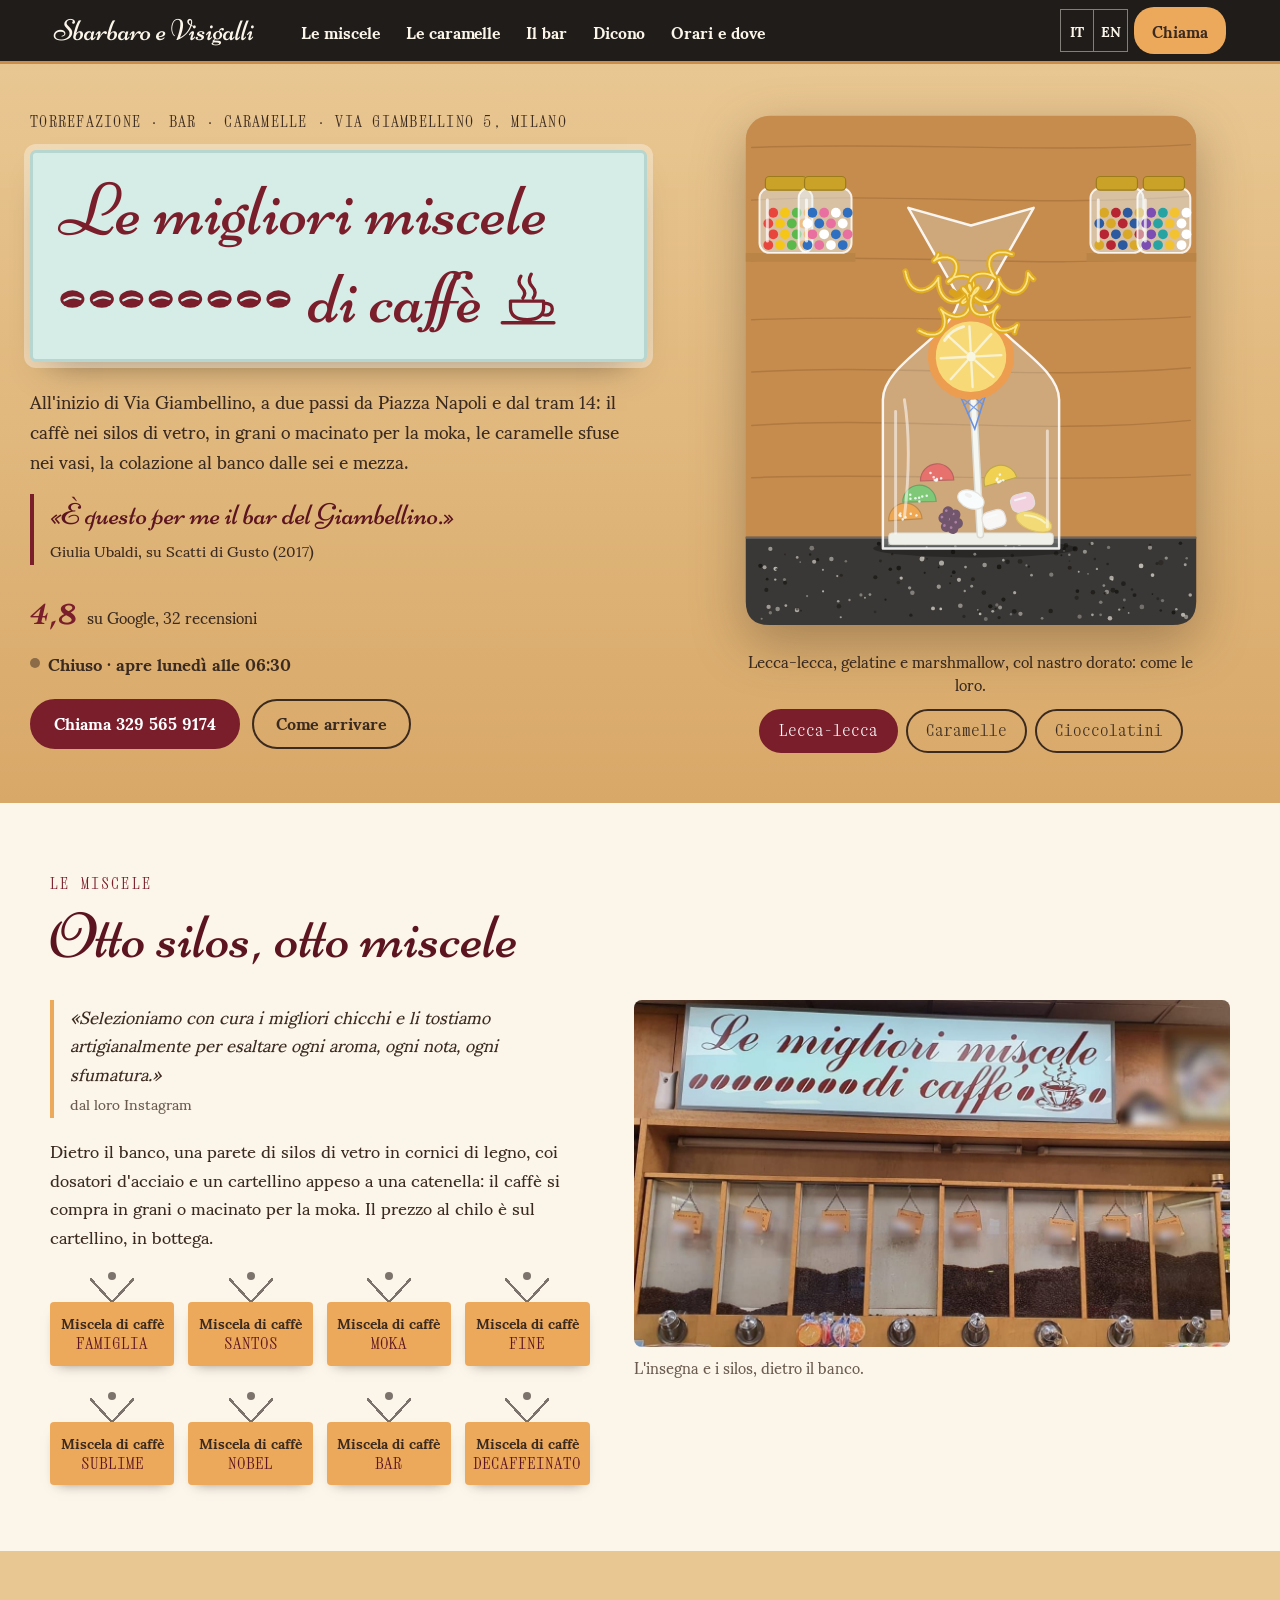
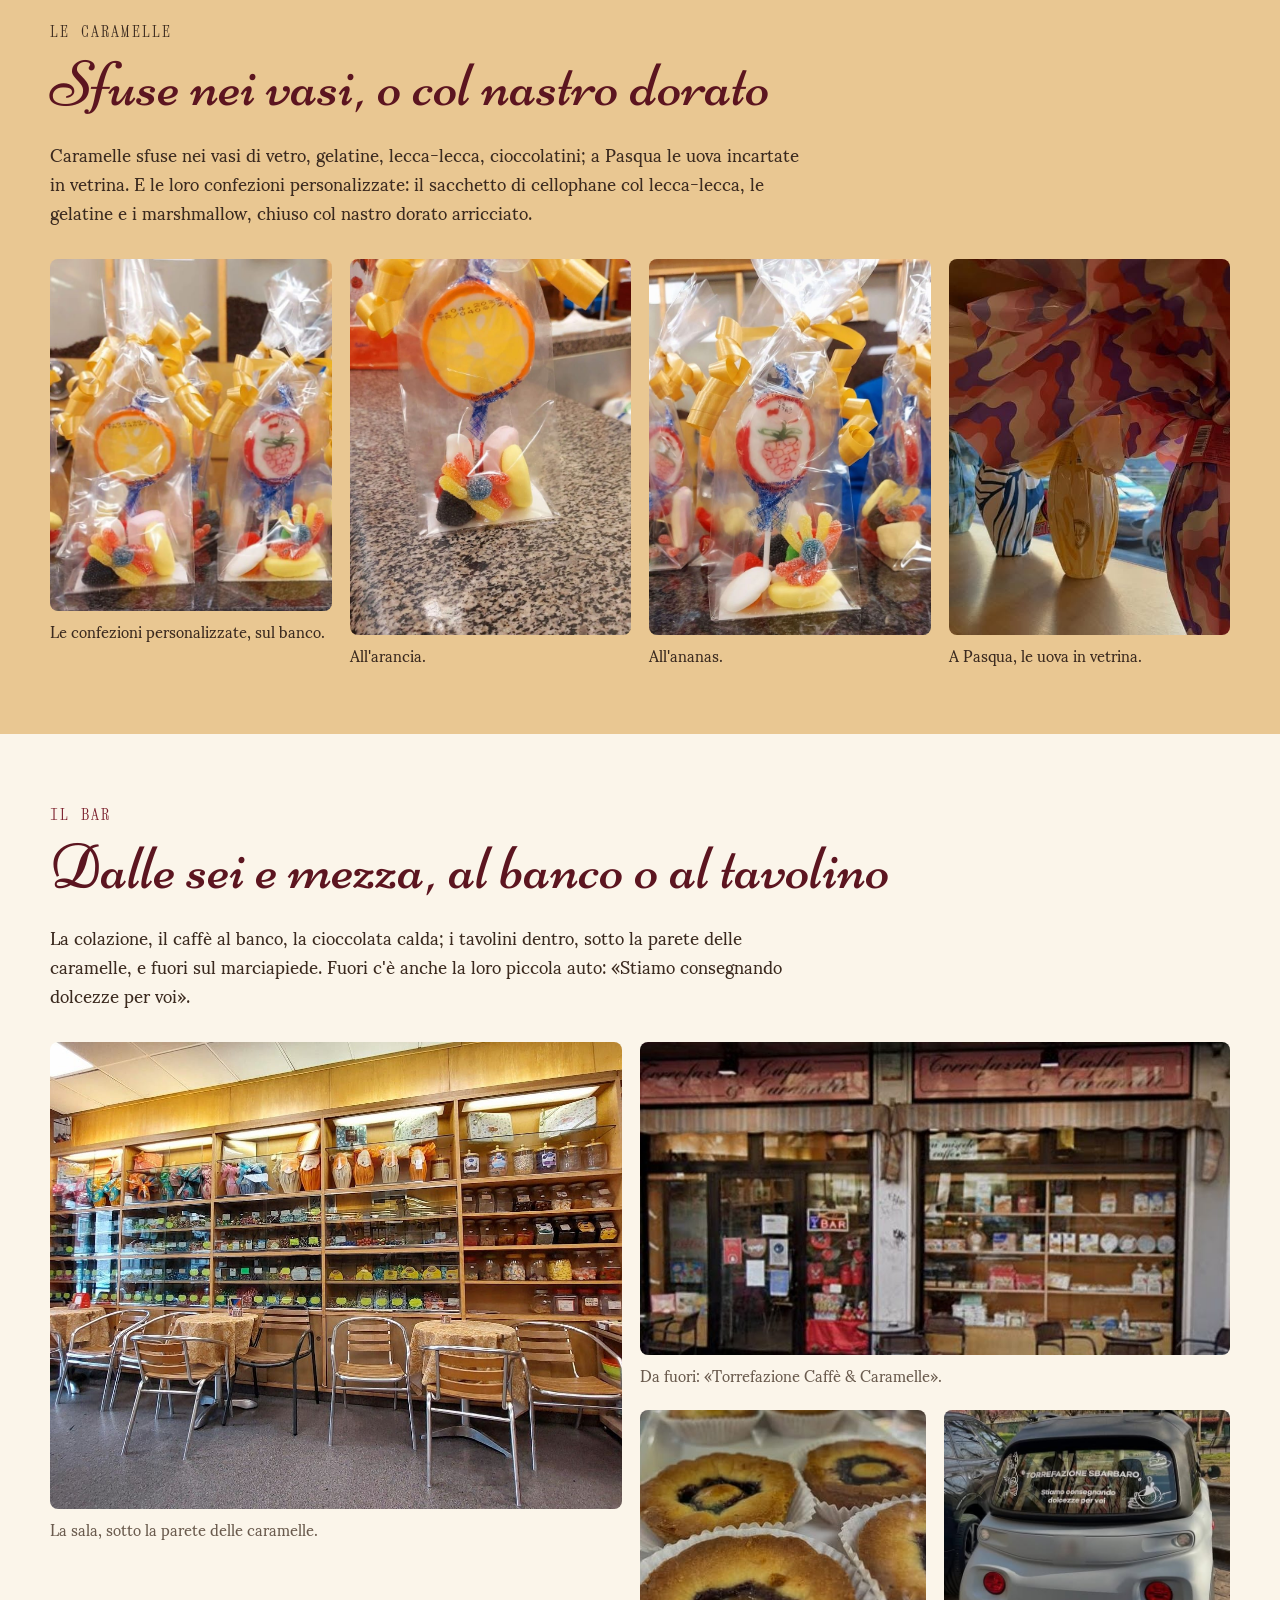
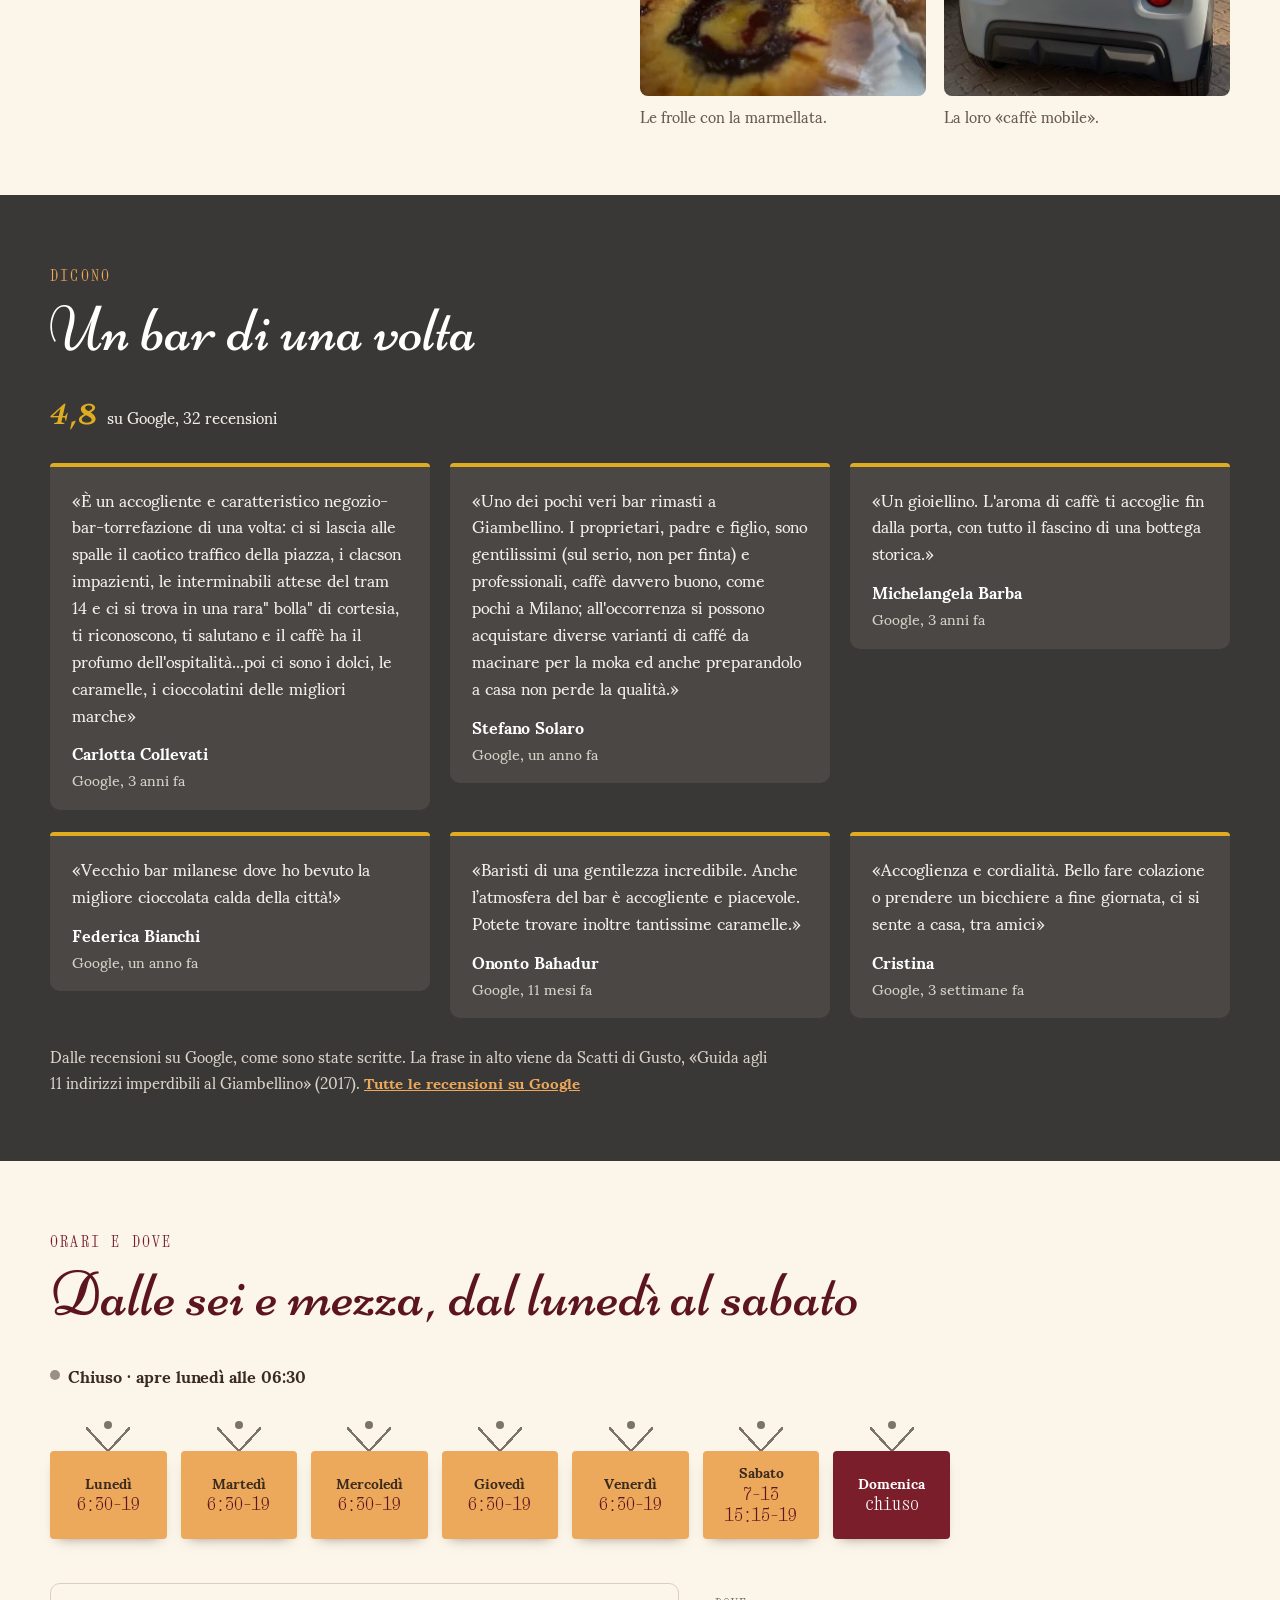
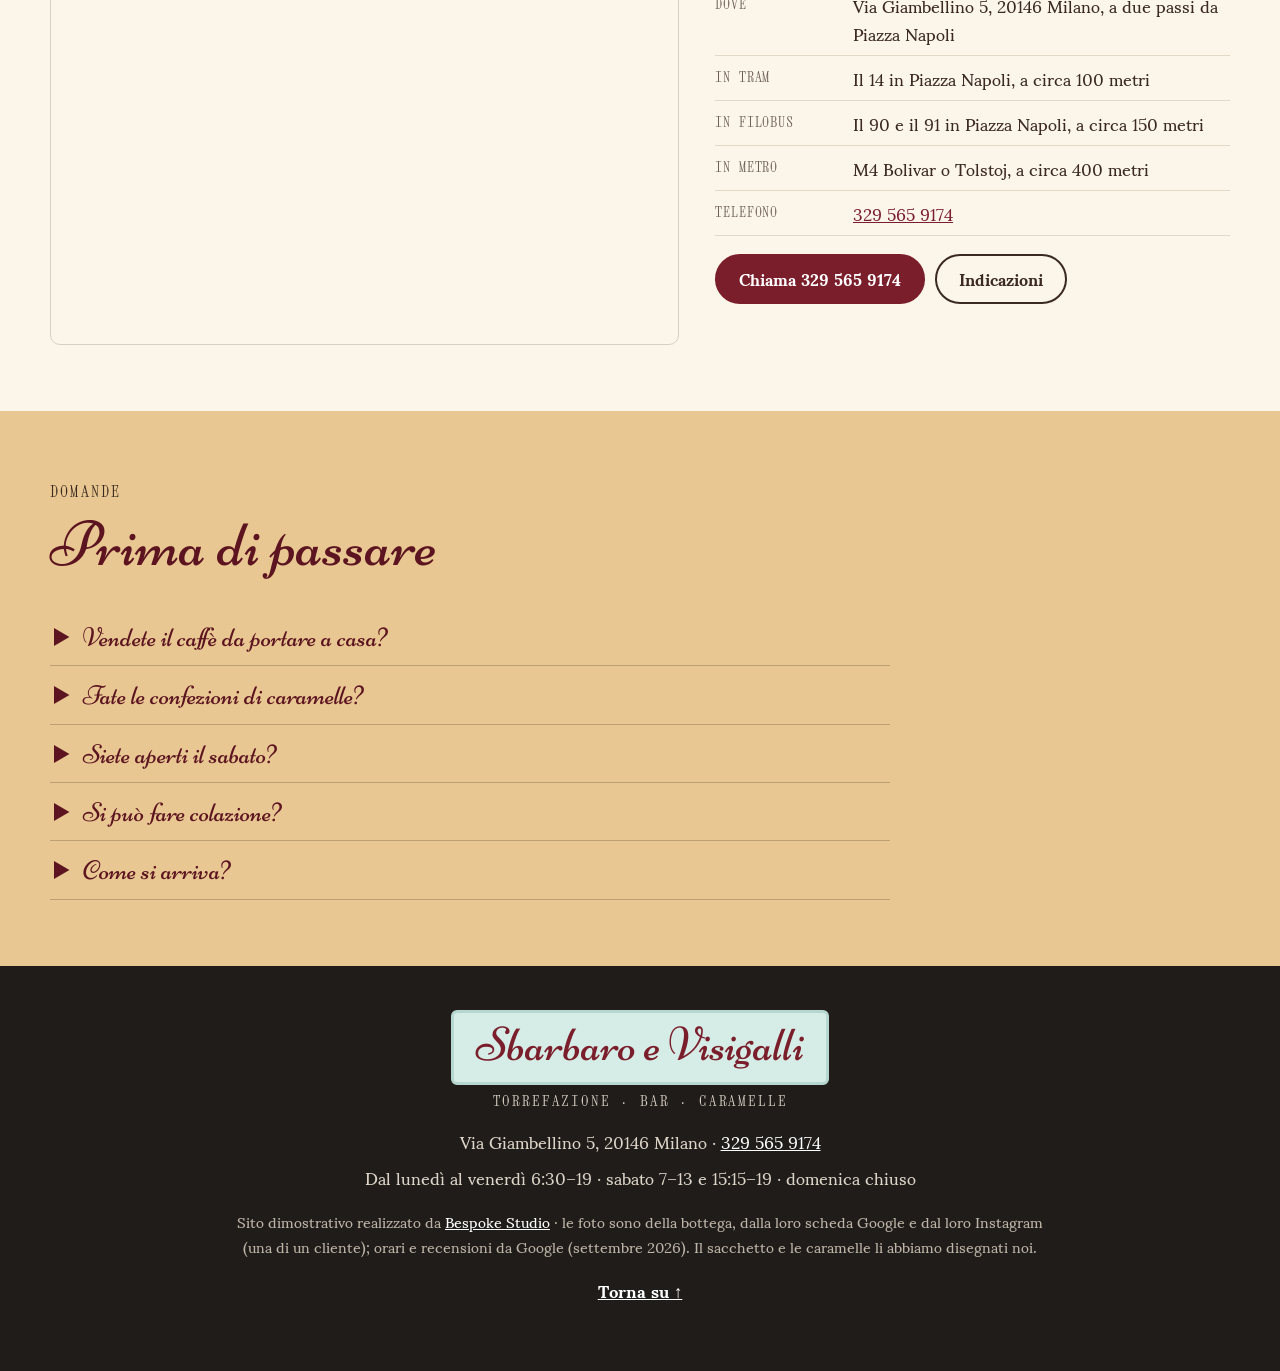
==== commit 8877b27b: "La didascalia della firma in inchiostro (contrasto 2,9:1 sul legno) Co-Authored-By: Claude Opus 5.5 " ====
--- a/index.html
+++ b/index.html
@@ -23,7 +23,7 @@
 <link rel="preconnect" href="https://fonts.googleapis.com">
 <link rel="preconnect" href="https://fonts.gstatic.com" crossorigin>
 <link href="https://fonts.googleapis.com/css2?family=Niconne&amp;family=Sumana:wght@400;700&amp;family=Xanh+Mono&amp;display=swap" rel="stylesheet">
-<link rel="stylesheet" href="css/styles.css?v=1">
+<link rel="stylesheet" href="css/styles.css?v=2">
 <script src="https://cdn.jsdelivr.net/npm/gsap@3.12.5/dist/gsap.min.js" defer></script>
 <script src="https://cdn.jsdelivr.net/npm/gsap@3.12.5/dist/ScrollTrigger.min.js" defer></script>
 <script src="js/main.js?v=1" defer></script>
--- a/css/styles.css
+++ b/css/styles.css
@@ -105,7 +105,8 @@
 .apertura__firma { position: relative; display: grid; justify-items: center; align-content: center; }
 .tavolo { width: 100%; max-width: 470px; margin: 0; -webkit-user-select: none; user-select: none; }
 .tavolo .sacchetto__svg { filter: drop-shadow(0 18px 26px rgba(59, 42, 31, .35)); }
-.tavolo__didascalia { min-height: 3em; margin: 14px 0 0; font-size: 1rem; line-height: 1.45; text-align: center; }
+/* la didascalia della firma è una figcaption: senza il suo colore prenderebbe il grigio delle foto, debole sul legno (2,9:1) */
+.tavolo__didascalia { min-height: 3em; margin: 14px 0 0; font-size: 1rem; line-height: 1.45; color: var(--inchiostro); text-align: center; }
 .tavolo__d { display: none; }
 .tavolo[data-modo="0"] .tavolo__d[data-m="0"], .tavolo[data-modo="1"] .tavolo__d[data-m="1"], .tavolo[data-modo="2"] .tavolo__d[data-m="2"] { display: inline; }
 .tavolo__modi { display: flex; flex-wrap: wrap; justify-content: center; gap: 8px; margin-top: 12px; }
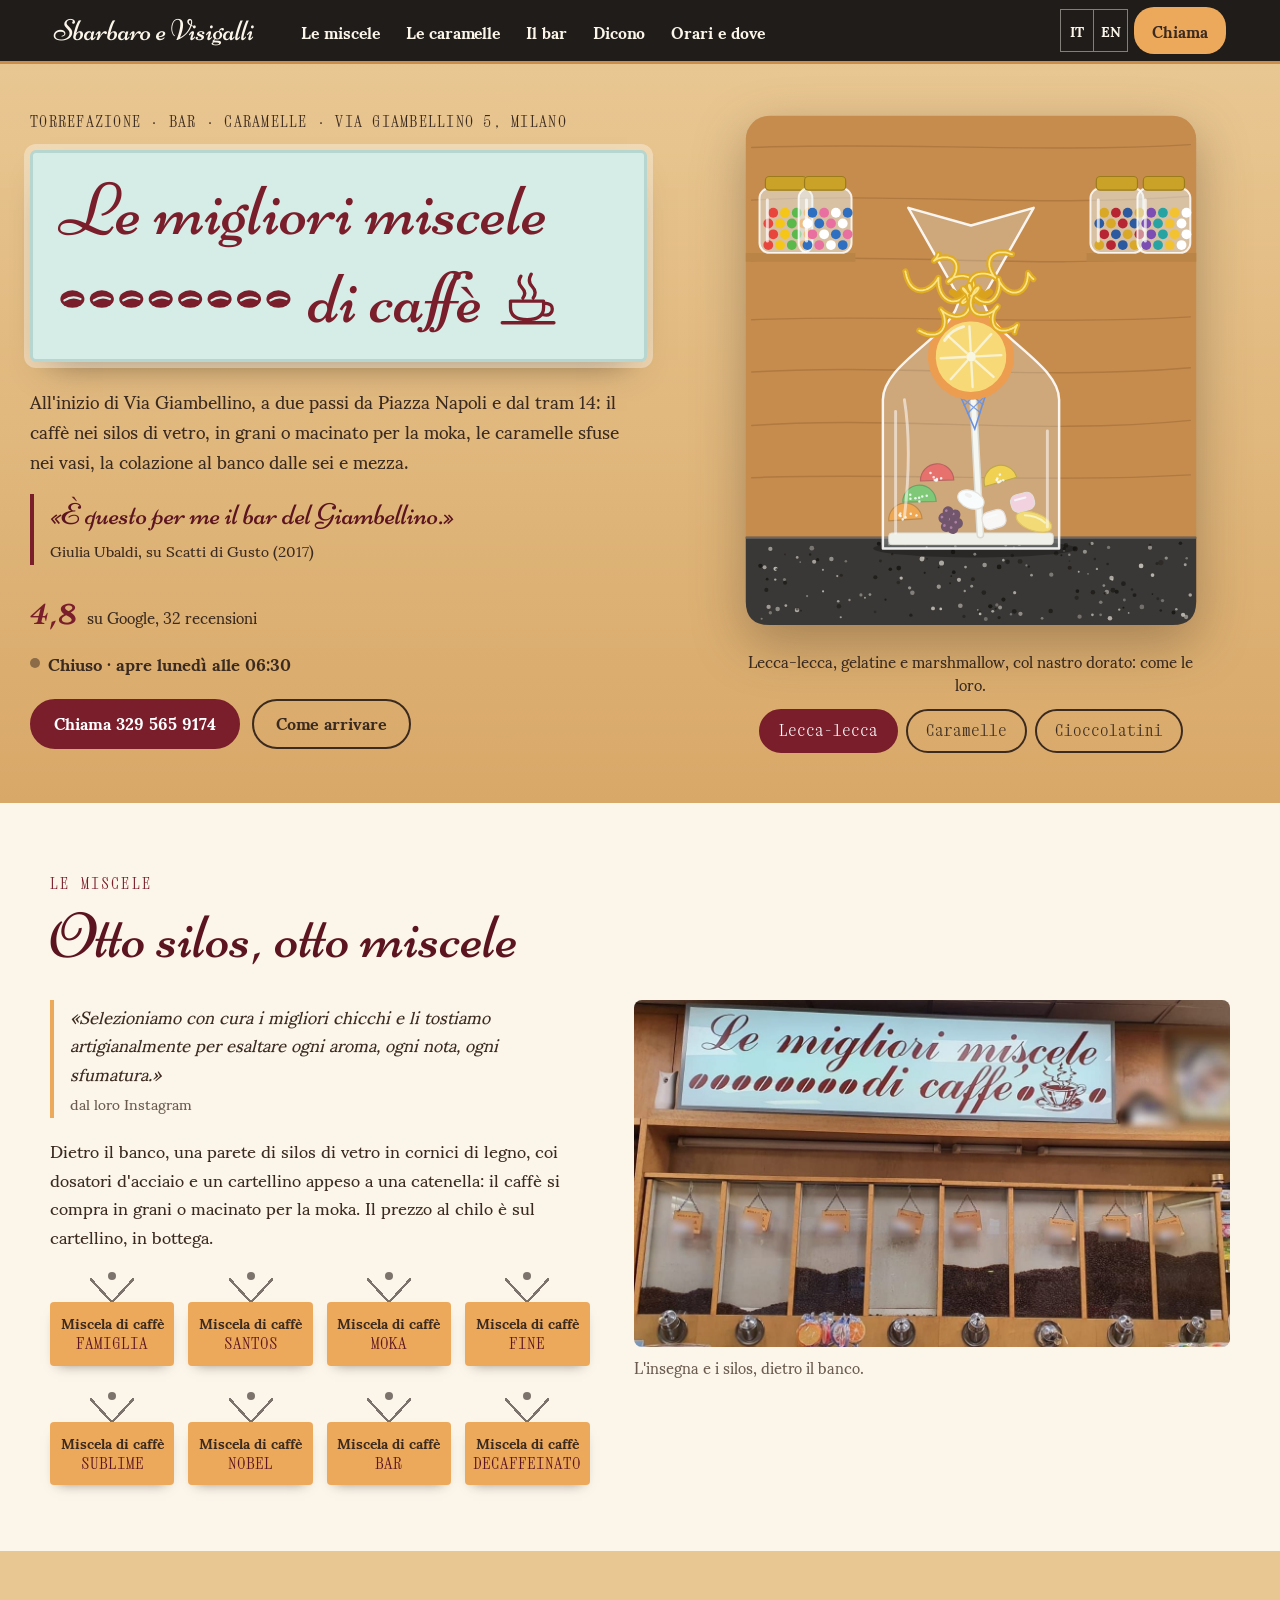
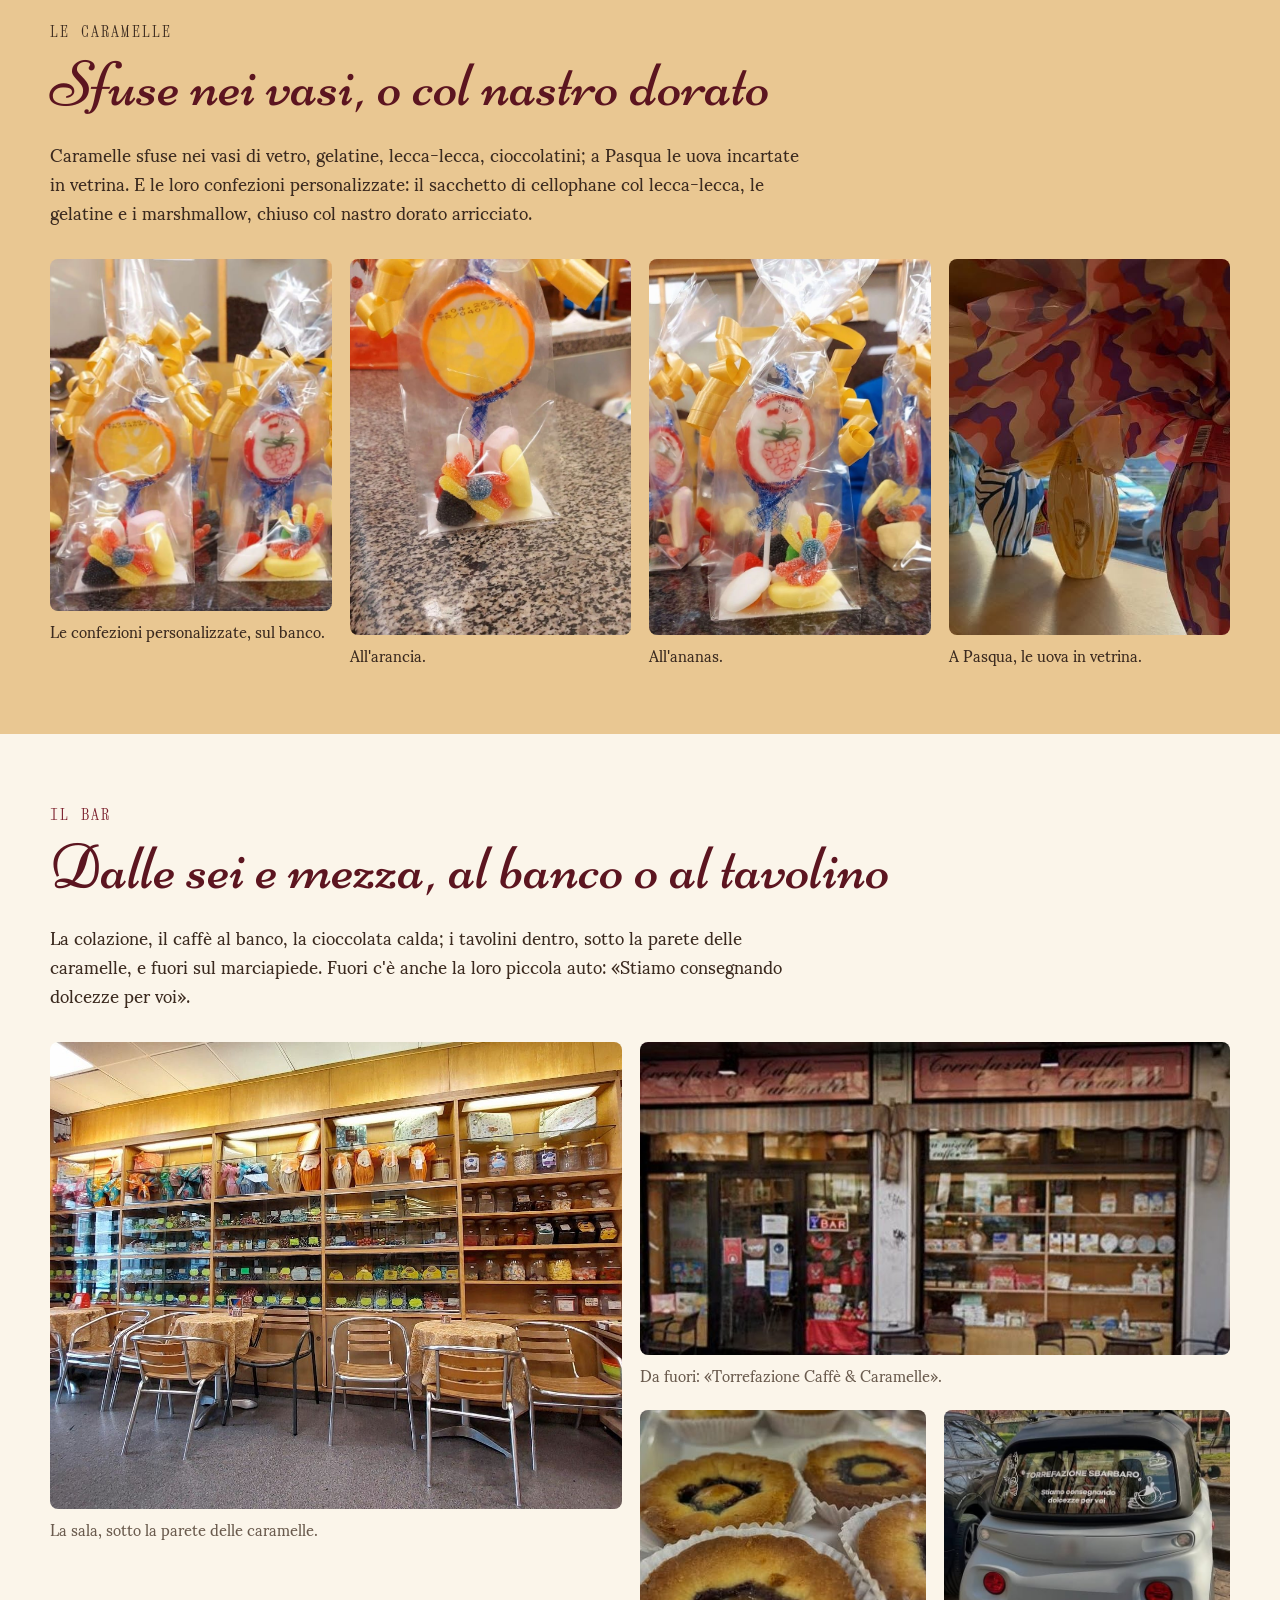
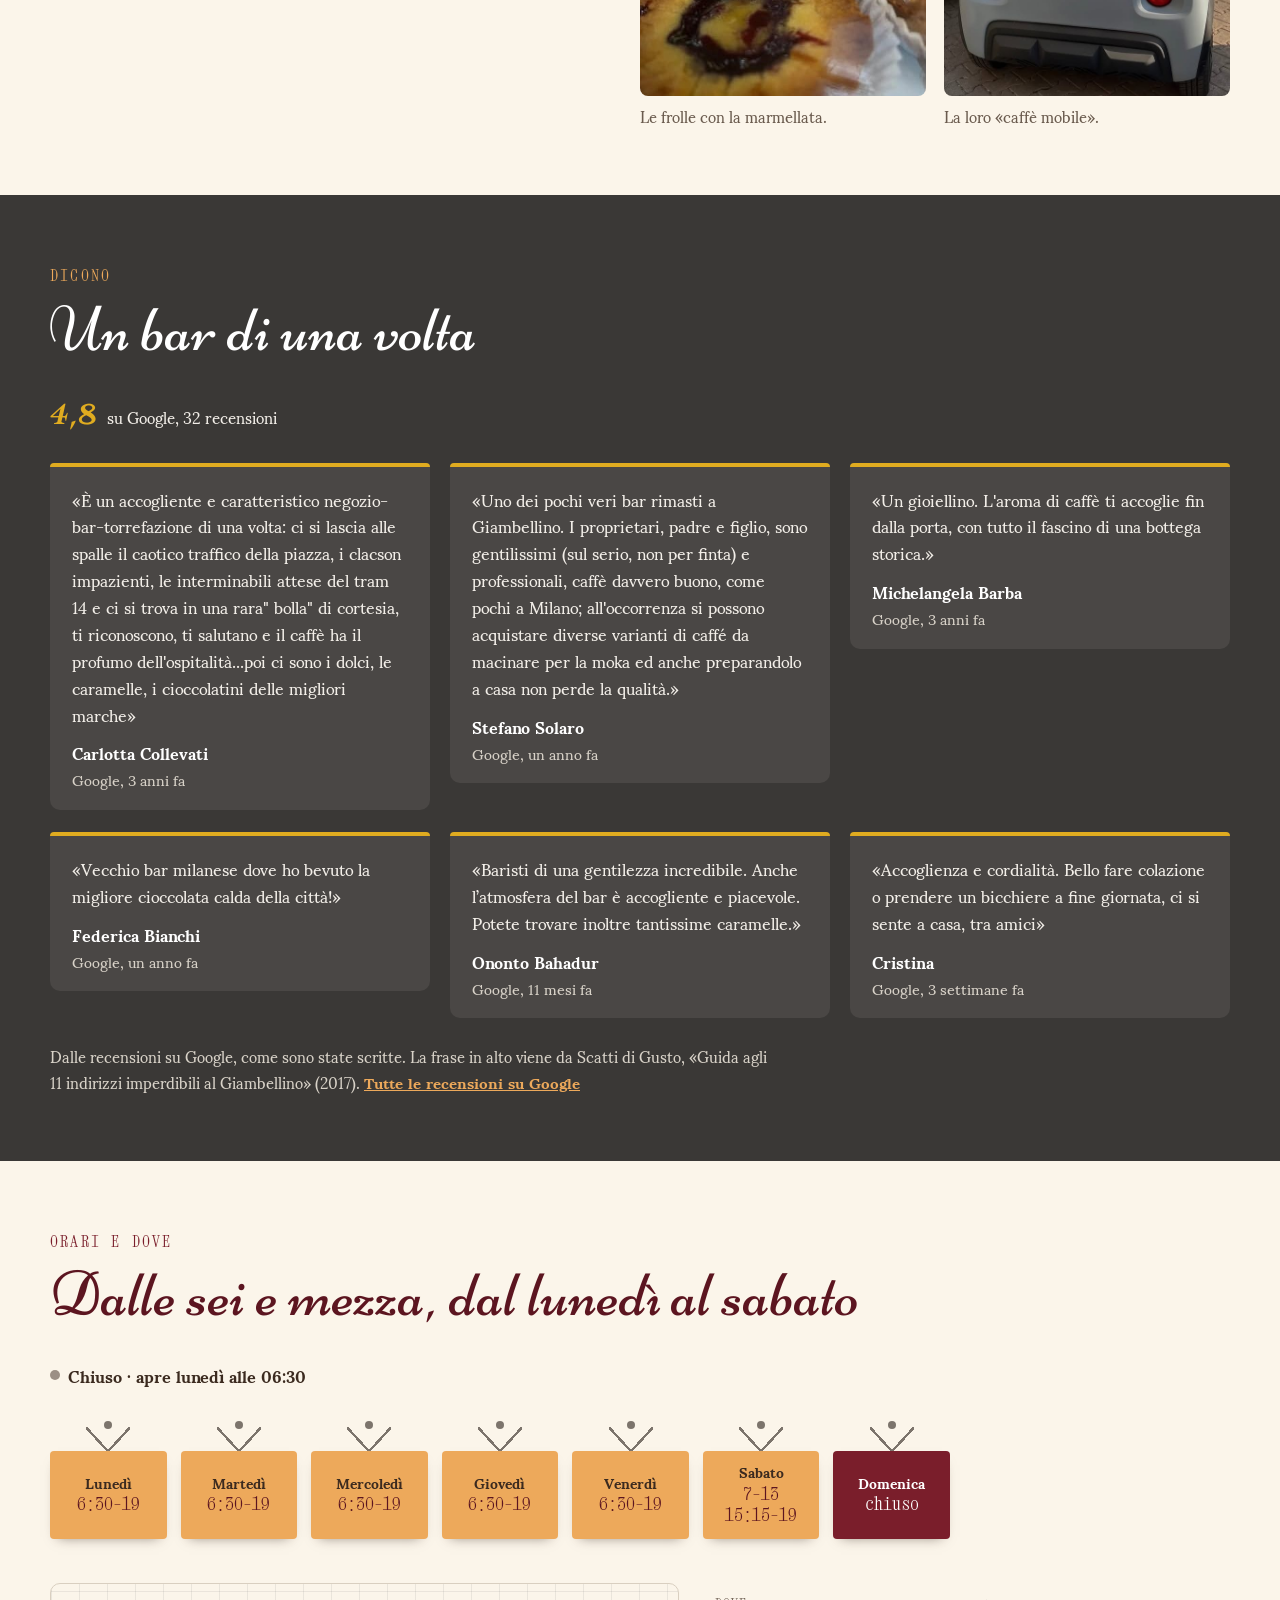
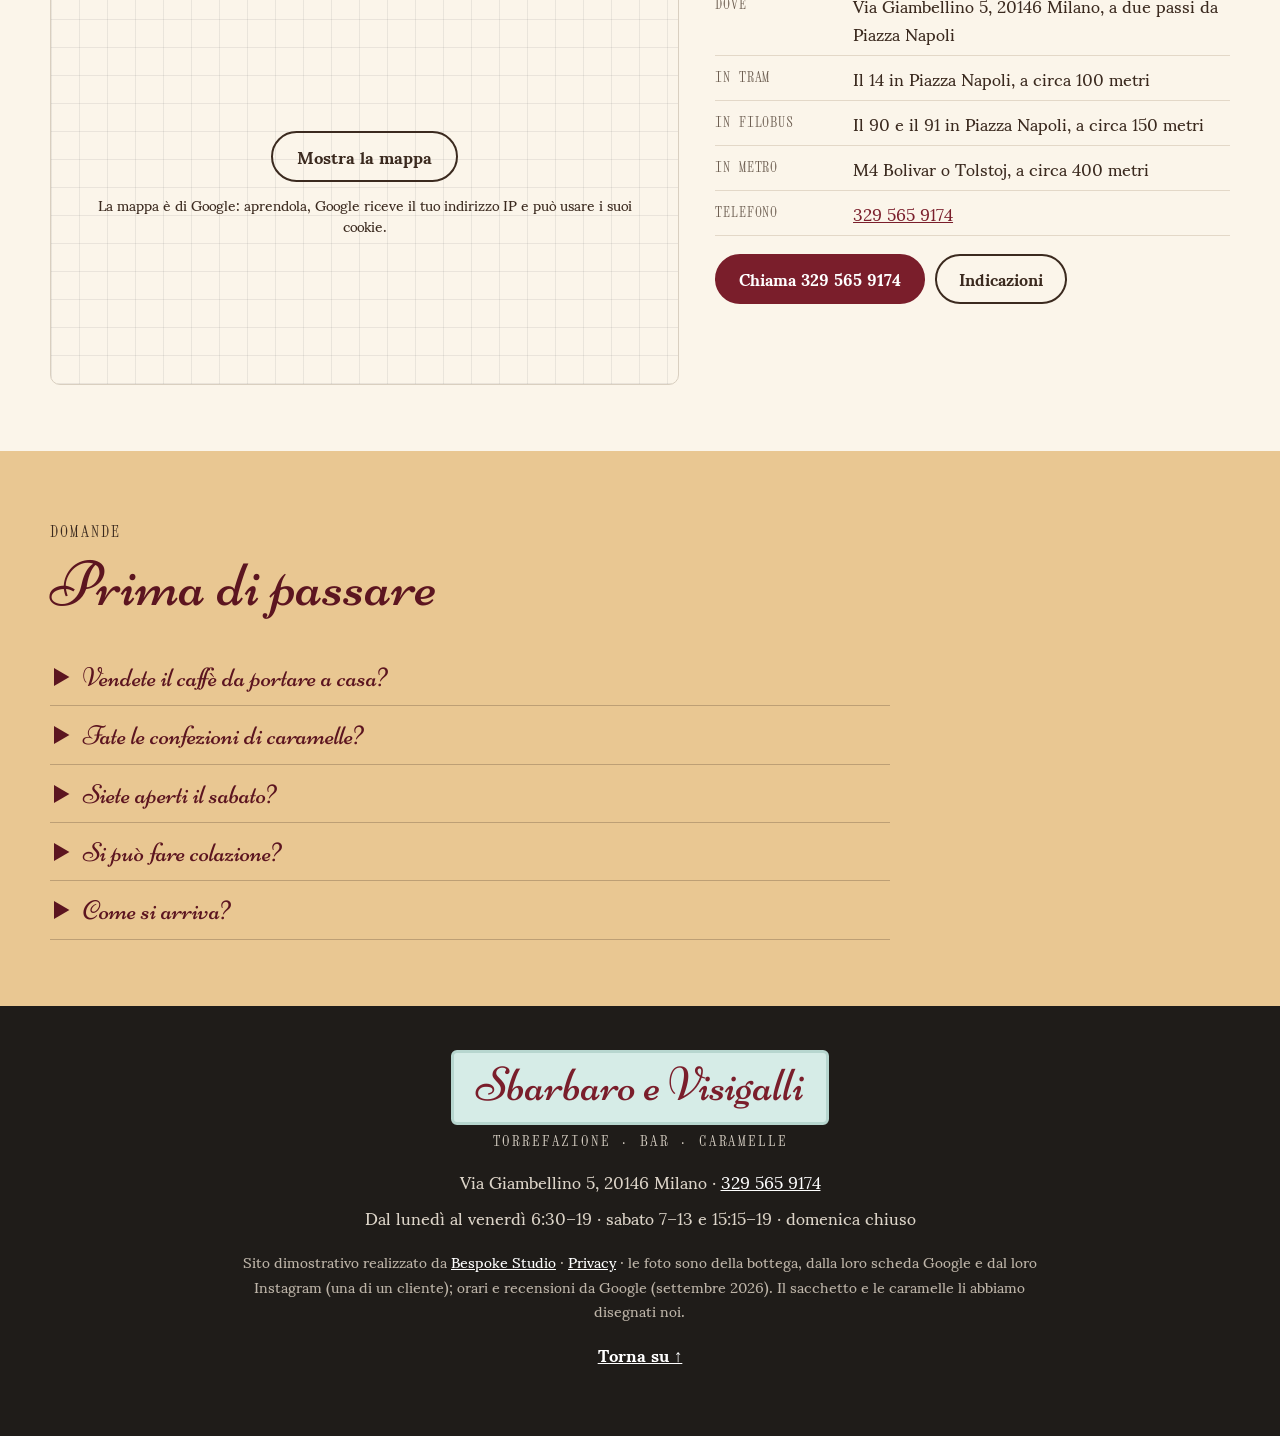
==== commit 93fb0f5f: "Privacy e pulizia: caratteri sul sito, mappa al clic, informativa, noindex - caratteri copiati nel s" ====
--- a/index.html
+++ b/index.html
@@ -3,6 +3,7 @@
 <head>
 <meta charset="utf-8">
 <meta name="viewport" content="width=device-width, initial-scale=1">
+<meta name="robots" content="noindex">
 <script>(function(){var r=document.documentElement;r.classList.remove('no-js');
 /* la firma: finché main.js non parte sul banco c'è il sacchetto aperto e vuoto; se il codice non arriva, dopo 2,5 s è finita (stato finale) */
 try{if(!matchMedia('(prefers-reduced-motion: reduce)').matches){r.classList.add('firma-attesa');window.__attesaSacchetto=setTimeout(function(){r.classList.remove('firma-attesa')},2500)}}catch(e){}})()</script>
@@ -20,15 +21,64 @@
 <link rel="icon" href="img/favicon.svg" type="image/svg+xml">
 <link rel="icon" href="img/favicon-32.png" sizes="32x32" type="image/png">
 <link rel="apple-touch-icon" href="img/apple-touch-icon.png">
-<link rel="preconnect" href="https://fonts.googleapis.com">
-<link rel="preconnect" href="https://fonts.gstatic.com" crossorigin>
-<link href="https://fonts.googleapis.com/css2?family=Niconne&amp;family=Sumana:wght@400;700&amp;family=Xanh+Mono&amp;display=swap" rel="stylesheet">
+<link rel="stylesheet" href="fonts/fonts.css?v=1">
 <link rel="stylesheet" href="css/styles.css?v=2">
 <script src="https://cdn.jsdelivr.net/npm/gsap@3.12.5/dist/gsap.min.js" defer></script>
 <script src="https://cdn.jsdelivr.net/npm/gsap@3.12.5/dist/ScrollTrigger.min.js" defer></script>
 <script src="js/main.js?v=1" defer></script>
 <script type="application/ld+json">
-{"@context":"https://schema.org","@type":"CafeOrCoffeeShop","name":"Torrefazione Bar e Caramelle Sbarbaro e Visigalli","alternateName":"Torrefazione Sbarbaro","description":"Torrefazione, bar e caramelle in Via Giambellino 5 a Milano: miscele di caffè in grani o macinate per la moka, caramelle sfuse, confezioni col nastro dorato, colazione al banco.","url":"https://rotenzark.github.io/torrefazione-sbarbaro-giambellino/","image":"https://rotenzark.github.io/torrefazione-sbarbaro-giambellino/img/og.jpg","telephone":"+39 329 565 9174","servesCuisine":["Caffè"],"address":{"@type":"PostalAddress","streetAddress":"Via Giambellino 5","postalCode":"20146","addressLocality":"Milano","addressRegion":"MI","addressCountry":"IT"},"geo":{"@type":"GeoCoordinates","latitude":45.45183,"longitude":9.15279},"openingHoursSpecification":[{"@type":"OpeningHoursSpecification","dayOfWeek":["Monday","Tuesday","Wednesday","Thursday","Friday"],"opens":"06:30","closes":"19:00"},{"@type":"OpeningHoursSpecification","dayOfWeek":"Saturday","opens":"07:00","closes":"13:00"},{"@type":"OpeningHoursSpecification","dayOfWeek":"Saturday","opens":"15:15","closes":"19:00"}],"aggregateRating":{"@type":"AggregateRating","ratingValue":"4.8","reviewCount":"32","bestRating":"5"}}
+{
+  "@context": "https://schema.org",
+  "@type": "CafeOrCoffeeShop",
+  "name": "Torrefazione Bar e Caramelle Sbarbaro e Visigalli",
+  "alternateName": "Torrefazione Sbarbaro",
+  "description": "Torrefazione, bar e caramelle in Via Giambellino 5 a Milano: miscele di caffè in grani o macinate per la moka, caramelle sfuse, confezioni col nastro dorato, colazione al banco.",
+  "url": "https://rotenzark.github.io/torrefazione-sbarbaro-giambellino/",
+  "image": "https://rotenzark.github.io/torrefazione-sbarbaro-giambellino/img/og.jpg",
+  "telephone": "+39 329 565 9174",
+  "servesCuisine": [
+    "Caffè"
+  ],
+  "address": {
+    "@type": "PostalAddress",
+    "streetAddress": "Via Giambellino 5",
+    "postalCode": "20146",
+    "addressLocality": "Milano",
+    "addressRegion": "MI",
+    "addressCountry": "IT"
+  },
+  "geo": {
+    "@type": "GeoCoordinates",
+    "latitude": 45.45183,
+    "longitude": 9.15279
+  },
+  "openingHoursSpecification": [
+    {
+      "@type": "OpeningHoursSpecification",
+      "dayOfWeek": [
+        "Monday",
+        "Tuesday",
+        "Wednesday",
+        "Thursday",
+        "Friday"
+      ],
+      "opens": "06:30",
+      "closes": "19:00"
+    },
+    {
+      "@type": "OpeningHoursSpecification",
+      "dayOfWeek": "Saturday",
+      "opens": "07:00",
+      "closes": "13:00"
+    },
+    {
+      "@type": "OpeningHoursSpecification",
+      "dayOfWeek": "Saturday",
+      "opens": "15:15",
+      "closes": "19:00"
+    }
+  ]
+}
 </script>
 <script type="application/ld+json">
 {"@context":"https://schema.org","@type":"FAQPage","mainEntity":[
@@ -89,7 +139,7 @@
           <path class="insegna__solchi" d="M4 13 Q10 9 16 12 M26 13 Q32 9 38 12 M48 13 Q54 9 60 12 M70 13 Q76 9 82 12 M92 13 Q98 9 104 12 M114 13 Q120 9 126 12 M136 13 Q142 9 148 12 M158 13 Q164 9 170 12"/></svg><span data-i18n="h.t2">di caffè</span><svg class="insegna__tazza" viewBox="0 0 64 56" aria-hidden="true" focusable="false"><path d="M14 30 H46 V36 Q46 48 30 48 Q14 48 14 36 Z M46 32 Q56 32 54 40 Q52 45 45 43 M6 51 H56 M24 6 Q20 12 25 17 Q30 22 26 27 M34 4 Q30 11 35 16 Q40 21 36 27"/></svg></span></h1>
       </div>
       <p class="apertura__frase" data-i18n="h.testo">All&#39;inizio di Via Giambellino, a due passi da Piazza Napoli e dal tram 14: il caffè nei silos di vetro, in grani o macinato per la moka, le caramelle sfuse nei vasi, la colazione al banco dalle sei e mezza.</p>
-      <p class="apertura__citazione"><span>«È questo per me il bar del Giambellino.»</span> <span class="apertura__chi" data-i18n="h.chi">Giulia Ubaldi, su Scatti di Gusto (2017)</span></p>
+      <p class="apertura__citazione"><span lang="it">«È questo per me il bar del Giambellino.»</span> <span class="apertura__chi" data-i18n="h.chi">Giulia Ubaldi, su Scatti di Gusto (2017)</span></p>
       <div class="voti">
         <p class="voto"><b class="voto__n">4,8</b> <span class="voto__su" data-i18n="h.google">su Google, 32 recensioni</span></p>
       </div>
@@ -245,12 +295,12 @@
       <p class="voto"><b class="voto__n">4,8</b> <span class="voto__su" data-i18n="d.google">su Google, 32 recensioni</span></p>
     </div>
     <ul class="recensioni">
-      <li class="recensione reveal"><p class="recensione__testo">«È un accogliente e caratteristico negozio-bar-torrefazione di una volta: ci si lascia alle spalle il caotico traffico della piazza, i clacson impazienti, le interminabili attese del tram 14 e ci si trova in una rara" bolla" di cortesia, ti riconoscono, ti salutano e il caffè ha il profumo dell&#39;ospitalità...poi ci sono i dolci, le caramelle, i cioccolatini delle migliori marche»</p><p class="recensione__chi"><b>Carlotta Collevati</b> <span data-i18n="d.g3a">Google, 3 anni fa</span></p></li>
-      <li class="recensione reveal"><p class="recensione__testo">«Uno dei pochi veri bar rimasti a Giambellino. I proprietari, padre e figlio, sono gentilissimi (sul serio, non per finta) e professionali, caffè davvero buono, come pochi a Milano; all&#39;occorrenza si possono acquistare diverse varianti di caffé da macinare per la moka ed anche preparandolo a casa non perde la qualità.»</p><p class="recensione__chi"><b>Stefano Solaro</b> <span data-i18n="d.g1a">Google, un anno fa</span></p></li>
-      <li class="recensione reveal"><p class="recensione__testo">«Un gioiellino. L&#39;aroma di caffè ti accoglie fin dalla porta, con tutto il fascino di una bottega storica.»</p><p class="recensione__chi"><b>Michelangela Barba</b> <span data-i18n="d.g3a">Google, 3 anni fa</span></p></li>
-      <li class="recensione reveal"><p class="recensione__testo">«Vecchio bar milanese dove ho bevuto la migliore cioccolata calda della città!»</p><p class="recensione__chi"><b>Federica Bianchi</b> <span data-i18n="d.g1a">Google, un anno fa</span></p></li>
-      <li class="recensione reveal"><p class="recensione__testo">«Baristi di una gentilezza incredibile. Anche l’atmosfera del bar è accogliente e piacevole. Potete trovare inoltre tantissime caramelle.»</p><p class="recensione__chi"><b>Ononto Bahadur</b> <span data-i18n="d.g11m">Google, 11 mesi fa</span></p></li>
-      <li class="recensione reveal"><p class="recensione__testo">«Accoglienza e cordialità. Bello fare colazione o prendere un bicchiere a fine giornata, ci si sente a casa, tra amici»</p><p class="recensione__chi"><b>Cristina</b> <span data-i18n="d.g3s">Google, 3 settimane fa</span></p></li>
+      <li class="recensione reveal"><p lang="it" class="recensione__testo">«È un accogliente e caratteristico negozio-bar-torrefazione di una volta: ci si lascia alle spalle il caotico traffico della piazza, i clacson impazienti, le interminabili attese del tram 14 e ci si trova in una rara" bolla" di cortesia, ti riconoscono, ti salutano e il caffè ha il profumo dell&#39;ospitalità...poi ci sono i dolci, le caramelle, i cioccolatini delle migliori marche»</p><p class="recensione__chi"><b>Carlotta Collevati</b> <span data-i18n="d.g3a">Google, 3 anni fa</span></p></li>
+      <li class="recensione reveal"><p lang="it" class="recensione__testo">«Uno dei pochi veri bar rimasti a Giambellino. I proprietari, padre e figlio, sono gentilissimi (sul serio, non per finta) e professionali, caffè davvero buono, come pochi a Milano; all&#39;occorrenza si possono acquistare diverse varianti di caffé da macinare per la moka ed anche preparandolo a casa non perde la qualità.»</p><p class="recensione__chi"><b>Stefano Solaro</b> <span data-i18n="d.g1a">Google, un anno fa</span></p></li>
+      <li class="recensione reveal"><p lang="it" class="recensione__testo">«Un gioiellino. L&#39;aroma di caffè ti accoglie fin dalla porta, con tutto il fascino di una bottega storica.»</p><p class="recensione__chi"><b>Michelangela Barba</b> <span data-i18n="d.g3a">Google, 3 anni fa</span></p></li>
+      <li class="recensione reveal"><p lang="it" class="recensione__testo">«Vecchio bar milanese dove ho bevuto la migliore cioccolata calda della città!»</p><p class="recensione__chi"><b>Federica Bianchi</b> <span data-i18n="d.g1a">Google, un anno fa</span></p></li>
+      <li class="recensione reveal"><p lang="it" class="recensione__testo">«Baristi di una gentilezza incredibile. Anche l’atmosfera del bar è accogliente e piacevole. Potete trovare inoltre tantissime caramelle.»</p><p class="recensione__chi"><b>Ononto Bahadur</b> <span data-i18n="d.g11m">Google, 11 mesi fa</span></p></li>
+      <li class="recensione reveal"><p lang="it" class="recensione__testo">«Accoglienza e cordialità. Bello fare colazione o prendere un bicchiere a fine giornata, ci si sente a casa, tra amici»</p><p class="recensione__chi"><b>Cristina</b> <span data-i18n="d.g3s">Google, 3 settimane fa</span></p></li>
     </ul>
     <p class="dicono__nota"><span data-i18n="d.nota">Dalle recensioni su Google, come sono state scritte. La frase in alto viene da Scatti di Gusto, «Guida agli 11 indirizzi imperdibili al Giambellino» (2017).</span> <a href="https://www.google.com/maps/search/?api=1&amp;query=Torrefazione+Bar+e+Caramelle+Sbarbaro+e+Visigalli%2C+Via+Giambellino+5%2C+Milano" target="_blank" rel="noopener" data-i18n="d.tutte">Tutte le recensioni su Google</a></p>
   </section>
@@ -271,7 +321,7 @@
     </ul>
     <div class="dove">
       <div class="cartina reveal">
-        <iframe title="Mappa: Torrefazione Sbarbaro e Visigalli, Via Giambellino 5, Milano" data-i18n-title="o.mappa" src="https://maps.google.com/maps?q=Torrefazione%20Bar%20e%20Caramelle%20Sbarbaro%20e%20Visigalli%2C%20Via%20Giambellino%205%2C%20Milano&amp;z=16&amp;output=embed" width="600" height="400" loading="lazy" referrerpolicy="no-referrer-when-downgrade"></iframe>
+        <div class="mappa-clic" data-mappa-clic style="--mappa-h: 400px"><template><iframe title="Mappa: Torrefazione Sbarbaro e Visigalli, Via Giambellino 5, Milano" data-i18n-title="o.mappa" src="https://maps.google.com/maps?q=Torrefazione%20Bar%20e%20Caramelle%20Sbarbaro%20e%20Visigalli%2C%20Via%20Giambellino%205%2C%20Milano&amp;z=16&amp;output=embed" width="600" height="400" loading="lazy" referrerpolicy="no-referrer-when-downgrade"></iframe></template><div class="mappa-clic__velo"><a class="mappa-clic__btn" href="https://www.google.com/maps/dir/?api=1&amp;destination=Torrefazione+Sbarbaro+e+Visigalli%2C+Via+Giambellino+5%2C+Milano" target="_blank" rel="noopener">Mostra la mappa</a><p class="mappa-clic__nota">La mappa è di Google: aprendola, Google riceve il tuo indirizzo IP e può usare i suoi cookie.</p></div></div>
       </div>
       <div class="dove__testo">
         <dl class="indirizzo">
@@ -307,7 +357,7 @@
     <p class="piede__sotto" data-i18n="f2.sotto">Torrefazione · bar · caramelle</p>
     <p class="piede__dove">Via Giambellino 5, 20146 Milano · <a href="tel:+393295659174" class="intero">329 565 9174</a></p>
     <p class="piede__orario" data-i18n="f2.orario">Dal lunedì al venerdì 6:30–19 · sabato 7–13 e 15:15–19 · domenica chiuso</p>
-    <p class="piede__cred" data-i18n="f2.cred">Sito dimostrativo realizzato da <a href="https://bespokestud.io" rel="noopener">Bespoke Studio</a> · le foto sono della bottega, dalla loro scheda Google e dal loro Instagram (una di un cliente); orari e recensioni da Google (settembre 2026). Il sacchetto e le caramelle li abbiamo disegnati noi.</p>
+    <p class="piede__cred" data-i18n="f2.cred">Sito dimostrativo realizzato da <a href="https://bespokestud.io" rel="noopener">Bespoke Studio</a> · <a href="privacy.html">Privacy</a> · le foto sono della bottega, dalla loro scheda Google e dal loro Instagram (una di un cliente); orari e recensioni da Google (settembre 2026). Il sacchetto e le caramelle li abbiamo disegnati noi.</p>
     <p><a class="piede__su" href="#inizio" data-i18n="f2.su">Torna su ↑</a></p>
   </div>
 </footer>
@@ -322,5 +372,6 @@
   <img id="lightboxImg" src="" alt="">
 </div>
 
+<script src="js/mappa-clic.js?v=1" defer></script>
 </body>
 </html>
--- a/fonts/fonts.css
+++ b/fonts/fonts.css
@@ -0,0 +1,100 @@
+/* Caratteri ospitati sul sito: nessuna richiesta a Google Fonts o Fontshare (giro privacy 1/10/2026). Licenze in LICENSE.txt. */
+/* latin-ext */
+@font-face {
+  font-family: 'Niconne';
+  font-style: normal;
+  font-weight: 400;
+  font-display: swap;
+  src: url(niconne-v16-w8gaH2QvRug1_rTfnQKn2W4O.woff2) format('woff2');
+  unicode-range: U+0100-02BA, U+02BD-02C5, U+02C7-02CC, U+02CE-02D7, U+02DD-02FF, U+0304, U+0308, U+0329, U+1D00-1DBF, U+1E00-1E9F, U+1EF2-1EFF, U+2020, U+20A0-20AB, U+20AD-20C0, U+2113, U+2C60-2C7F, U+A720-A7FF;
+}
+/* latin */
+@font-face {
+  font-family: 'Niconne';
+  font-style: normal;
+  font-weight: 400;
+  font-display: swap;
+  src: url(niconne-v16-w8gaH2QvRug1_rTfnQyn2Q.woff2) format('woff2');
+  unicode-range: U+0000-00FF, U+0131, U+0152-0153, U+02BB-02BC, U+02C6, U+02DA, U+02DC, U+0304, U+0308, U+0329, U+2000-206F, U+20AC, U+2122, U+2191, U+2193, U+2212, U+2215, U+FEFF, U+FFFD;
+}
+/* devanagari */
+@font-face {
+  font-family: 'Sumana';
+  font-style: normal;
+  font-weight: 400;
+  font-display: swap;
+  src: url(sumana-v12-4UaDrE5TqRBjGj-29hLj36w.woff2) format('woff2');
+  unicode-range: U+0900-097F, U+1CD0-1CF9, U+200C-200D, U+20A8, U+20B9, U+20F0, U+25CC, U+A830-A839, U+A8E0-A8FF, U+11B00-11B09;
+}
+/* latin-ext */
+@font-face {
+  font-family: 'Sumana';
+  font-style: normal;
+  font-weight: 400;
+  font-display: swap;
+  src: url(sumana-v12-4UaDrE5TqRBjGj-2-RLj36w.woff2) format('woff2');
+  unicode-range: U+0100-02BA, U+02BD-02C5, U+02C7-02CC, U+02CE-02D7, U+02DD-02FF, U+0304, U+0308, U+0329, U+1D00-1DBF, U+1E00-1E9F, U+1EF2-1EFF, U+2020, U+20A0-20AB, U+20AD-20C0, U+2113, U+2C60-2C7F, U+A720-A7FF;
+}
+/* latin */
+@font-face {
+  font-family: 'Sumana';
+  font-style: normal;
+  font-weight: 400;
+  font-display: swap;
+  src: url(sumana-v12-4UaDrE5TqRBjGj-29xLj.woff2) format('woff2');
+  unicode-range: U+0000-00FF, U+0131, U+0152-0153, U+02BB-02BC, U+02C6, U+02DA, U+02DC, U+0304, U+0308, U+0329, U+2000-206F, U+20AC, U+2122, U+2191, U+2193, U+2212, U+2215, U+FEFF, U+FFFD;
+}
+/* devanagari */
+@font-face {
+  font-family: 'Sumana';
+  font-style: normal;
+  font-weight: 700;
+  font-display: swap;
+  src: url(sumana-v12-4UaArE5TqRBjGj--TDf24Y3M2po.woff2) format('woff2');
+  unicode-range: U+0900-097F, U+1CD0-1CF9, U+200C-200D, U+20A8, U+20B9, U+20F0, U+25CC, U+A830-A839, U+A8E0-A8FF, U+11B00-11B09;
+}
+/* latin-ext */
+@font-face {
+  font-family: 'Sumana';
+  font-style: normal;
+  font-weight: 700;
+  font-display: swap;
+  src: url(sumana-v12-4UaArE5TqRBjGj--TDf27o3M2po.woff2) format('woff2');
+  unicode-range: U+0100-02BA, U+02BD-02C5, U+02C7-02CC, U+02CE-02D7, U+02DD-02FF, U+0304, U+0308, U+0329, U+1D00-1DBF, U+1E00-1E9F, U+1EF2-1EFF, U+2020, U+20A0-20AB, U+20AD-20C0, U+2113, U+2C60-2C7F, U+A720-A7FF;
+}
+/* latin */
+@font-face {
+  font-family: 'Sumana';
+  font-style: normal;
+  font-weight: 700;
+  font-display: swap;
+  src: url(sumana-v12-4UaArE5TqRBjGj--TDf24I3M.woff2) format('woff2');
+  unicode-range: U+0000-00FF, U+0131, U+0152-0153, U+02BB-02BC, U+02C6, U+02DA, U+02DC, U+0304, U+0308, U+0329, U+2000-206F, U+20AC, U+2122, U+2191, U+2193, U+2212, U+2215, U+FEFF, U+FFFD;
+}
+/* vietnamese */
+@font-face {
+  font-family: 'Xanh Mono';
+  font-style: normal;
+  font-weight: 400;
+  font-display: swap;
+  src: url(xanhmono-v19-R70YjykVmvKCep-vWhSokAqRbzI.woff2) format('woff2');
+  unicode-range: U+0102-0103, U+0110-0111, U+0128-0129, U+0168-0169, U+01A0-01A1, U+01AF-01B0, U+0300-0301, U+0303-0304, U+0308-0309, U+0323, U+0329, U+1EA0-1EF9, U+20AB;
+}
+/* latin-ext */
+@font-face {
+  font-family: 'Xanh Mono';
+  font-style: normal;
+  font-weight: 400;
+  font-display: swap;
+  src: url(xanhmono-v19-R70YjykVmvKCep-vWhSokQqRbzI.woff2) format('woff2');
+  unicode-range: U+0100-02BA, U+02BD-02C5, U+02C7-02CC, U+02CE-02D7, U+02DD-02FF, U+0304, U+0308, U+0329, U+1D00-1DBF, U+1E00-1E9F, U+1EF2-1EFF, U+2020, U+20A0-20AB, U+20AD-20C0, U+2113, U+2C60-2C7F, U+A720-A7FF;
+}
+/* latin */
+@font-face {
+  font-family: 'Xanh Mono';
+  font-style: normal;
+  font-weight: 400;
+  font-display: swap;
+  src: url(xanhmono-v19-R70YjykVmvKCep-vWhSonwqR.woff2) format('woff2');
+  unicode-range: U+0000-00FF, U+0131, U+0152-0153, U+02BB-02BC, U+02C6, U+02DA, U+02DC, U+0304, U+0308, U+0329, U+2000-206F, U+20AC, U+2122, U+2191, U+2193, U+2212, U+2215, U+FEFF, U+FFFD;
+}
--- a/css/styles.css
+++ b/css/styles.css
@@ -288,3 +288,12 @@
 .firma-attesa .pezzo, .firma-attesa .nastro__nodo { opacity: 0; }
 .firma-attesa .nastro__riccio, .firma-attesa .nastro__luce { stroke-dashoffset: 1; }
 /*/SACCHETTO*/
+
+/*MAPPACLIC*/
+/* la mappa Google si carica solo al clic (giro privacy 1/10/2026) */
+.mappa-clic { display: flex; align-items: center; justify-content: center; width: 100%; height: 100%; min-height: var(--mappa-h, 320px); box-sizing: border-box; padding: 24px; text-align: center; background: repeating-linear-gradient(0deg, rgba(127, 127, 127, 0.14) 0 1px, transparent 1px 28px), repeating-linear-gradient(90deg, rgba(127, 127, 127, 0.14) 0 1px, transparent 1px 28px); }
+.mappa-clic__velo { display: flex; flex-direction: column; align-items: center; gap: 12px; max-width: 32em; }
+.mappa-clic__btn { display: inline-block; padding: 0.75em 1.4em; border: 2px solid currentColor; border-radius: 999px; color: inherit; font: inherit; font-weight: 600; line-height: 1.2; text-decoration: none; background: transparent; cursor: pointer; }
+.mappa-clic__btn:hover, .mappa-clic__btn:focus-visible { text-decoration: underline; }
+.mappa-clic__nota { margin: 0; font-size: 0.85em; line-height: 1.45; }
+/*/MAPPACLIC*/
